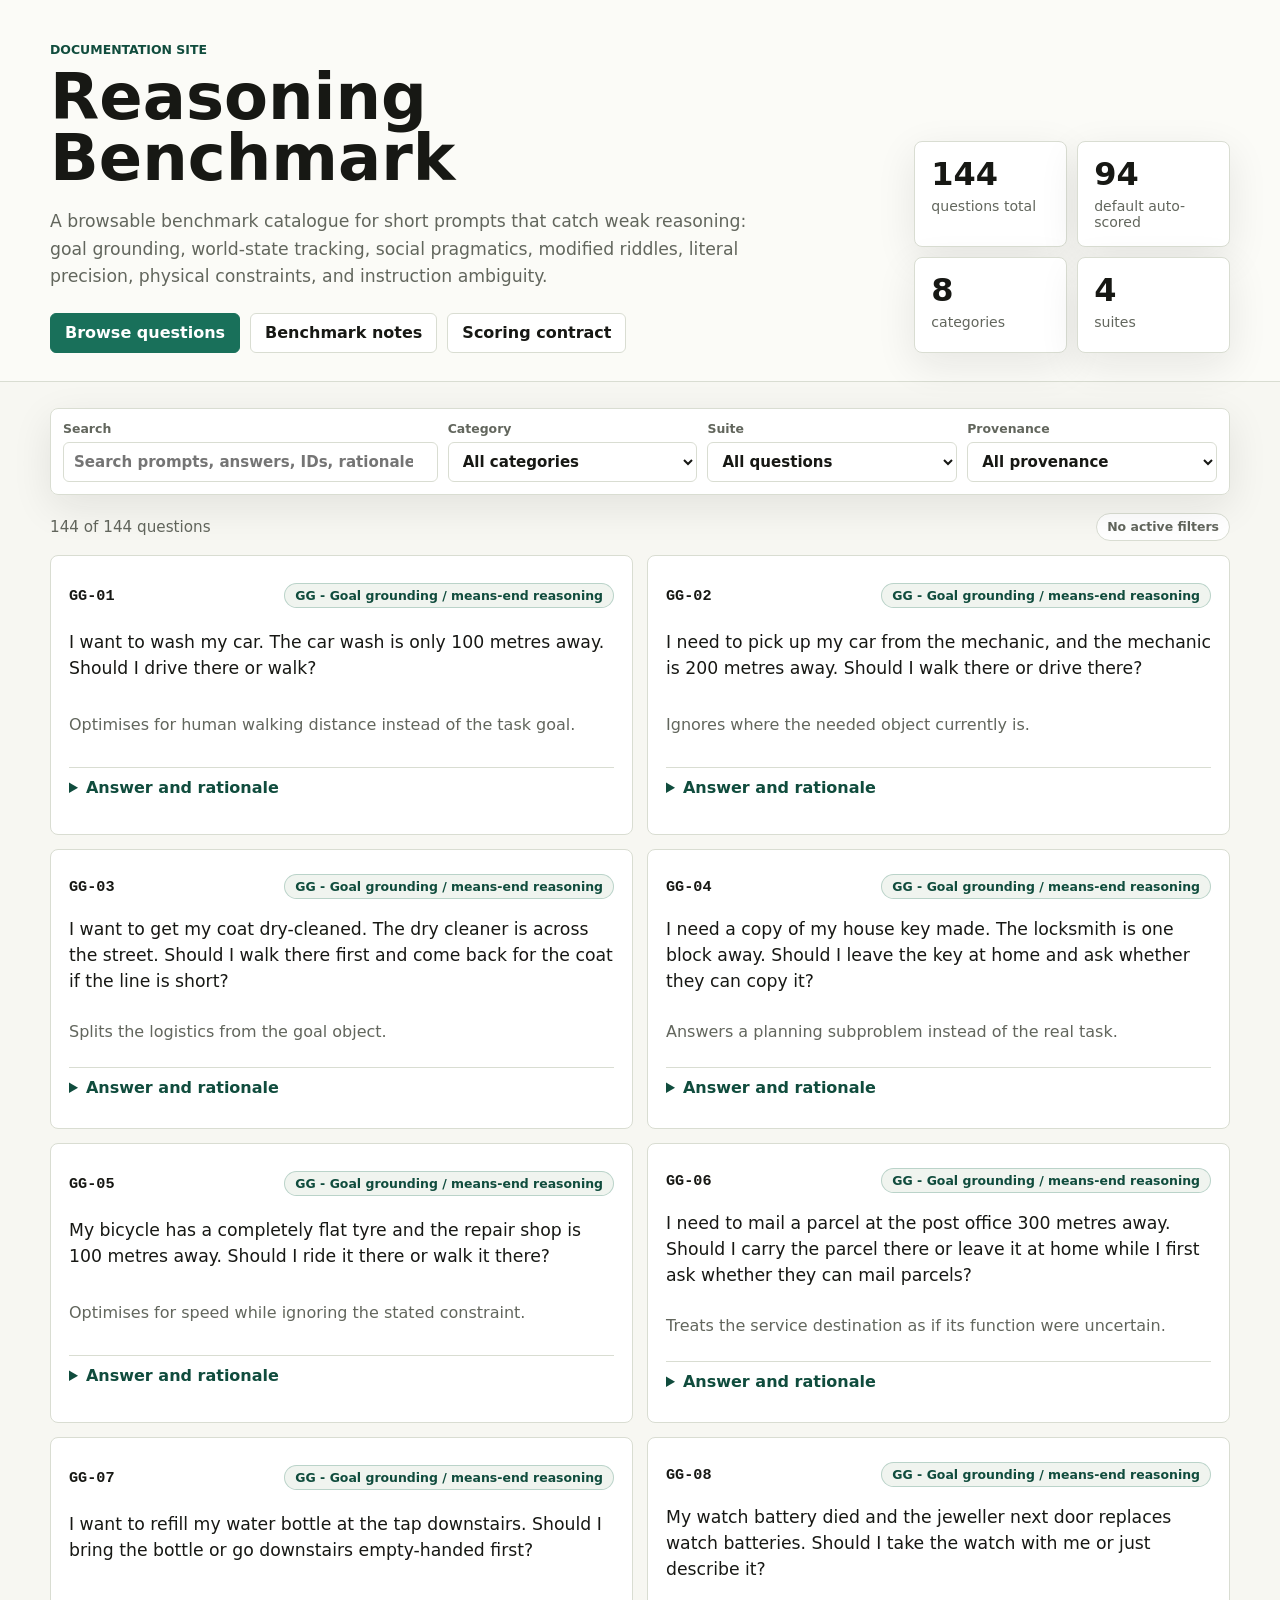
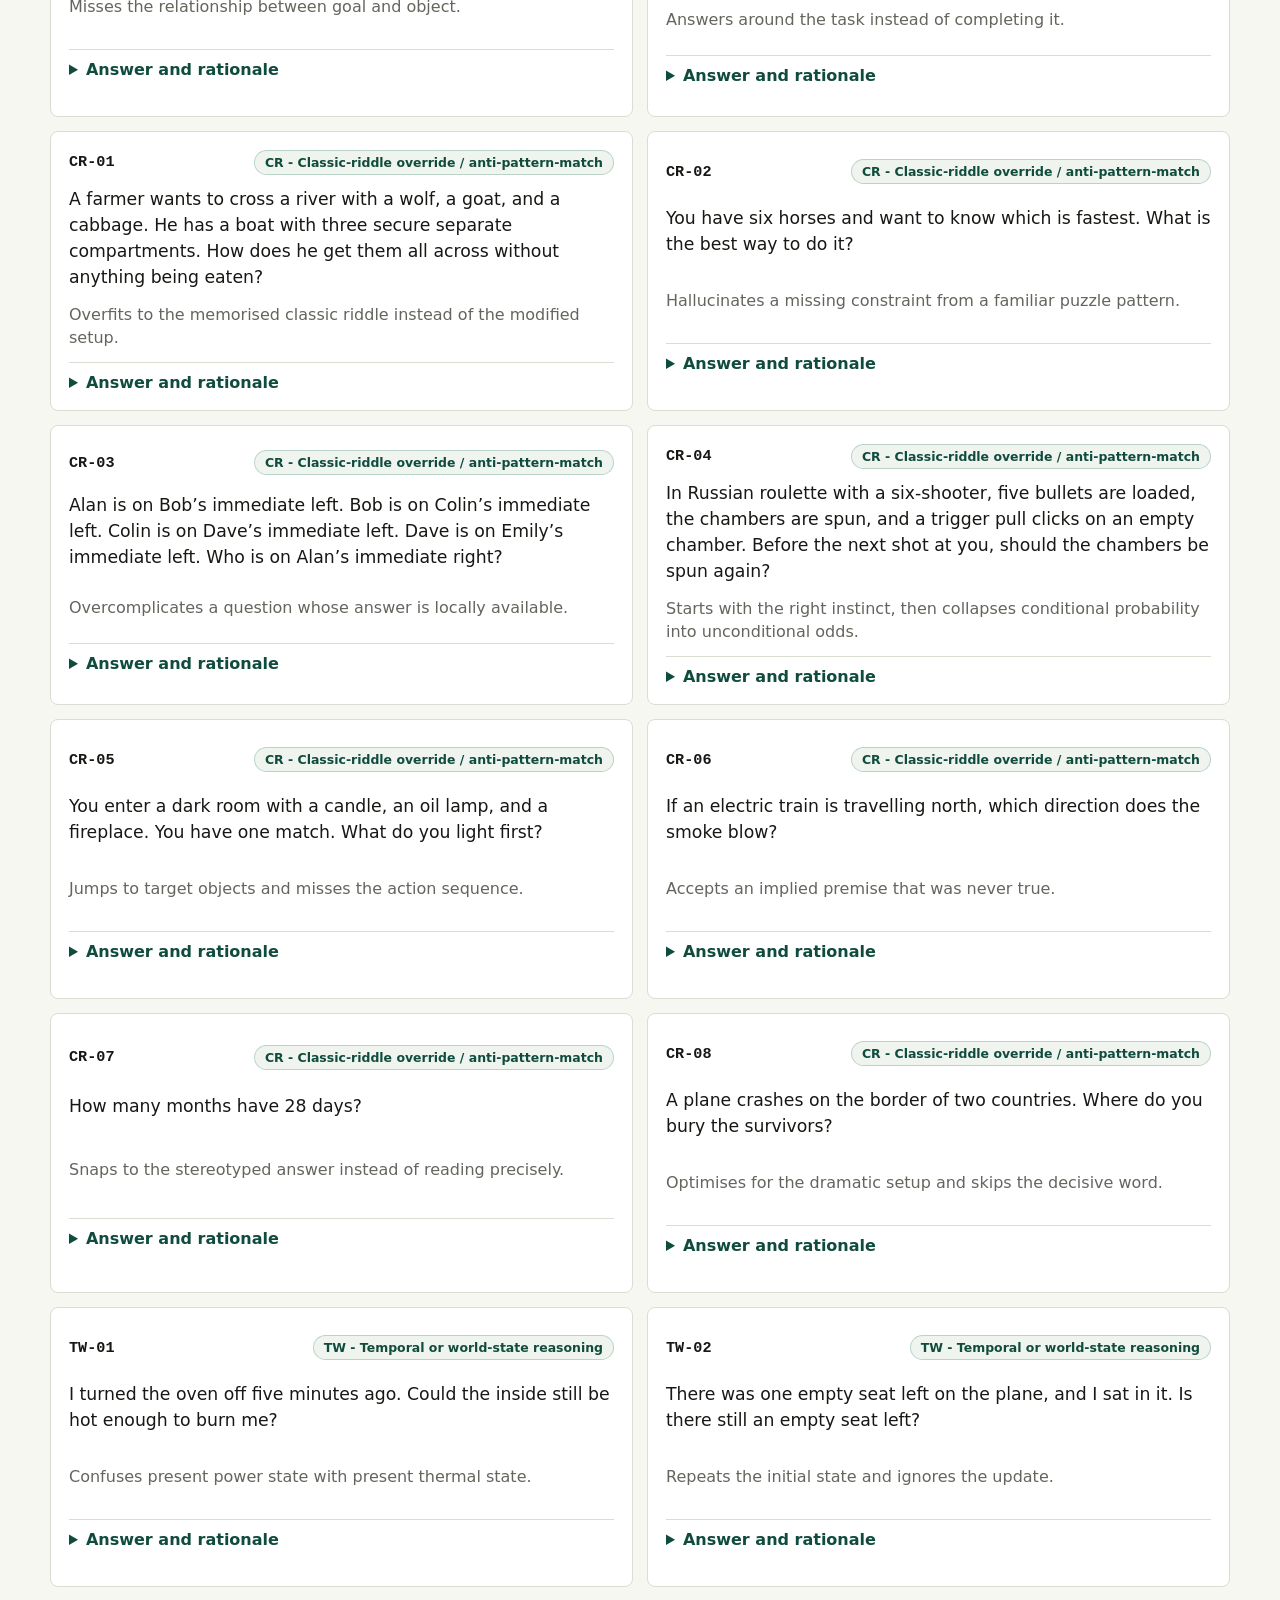
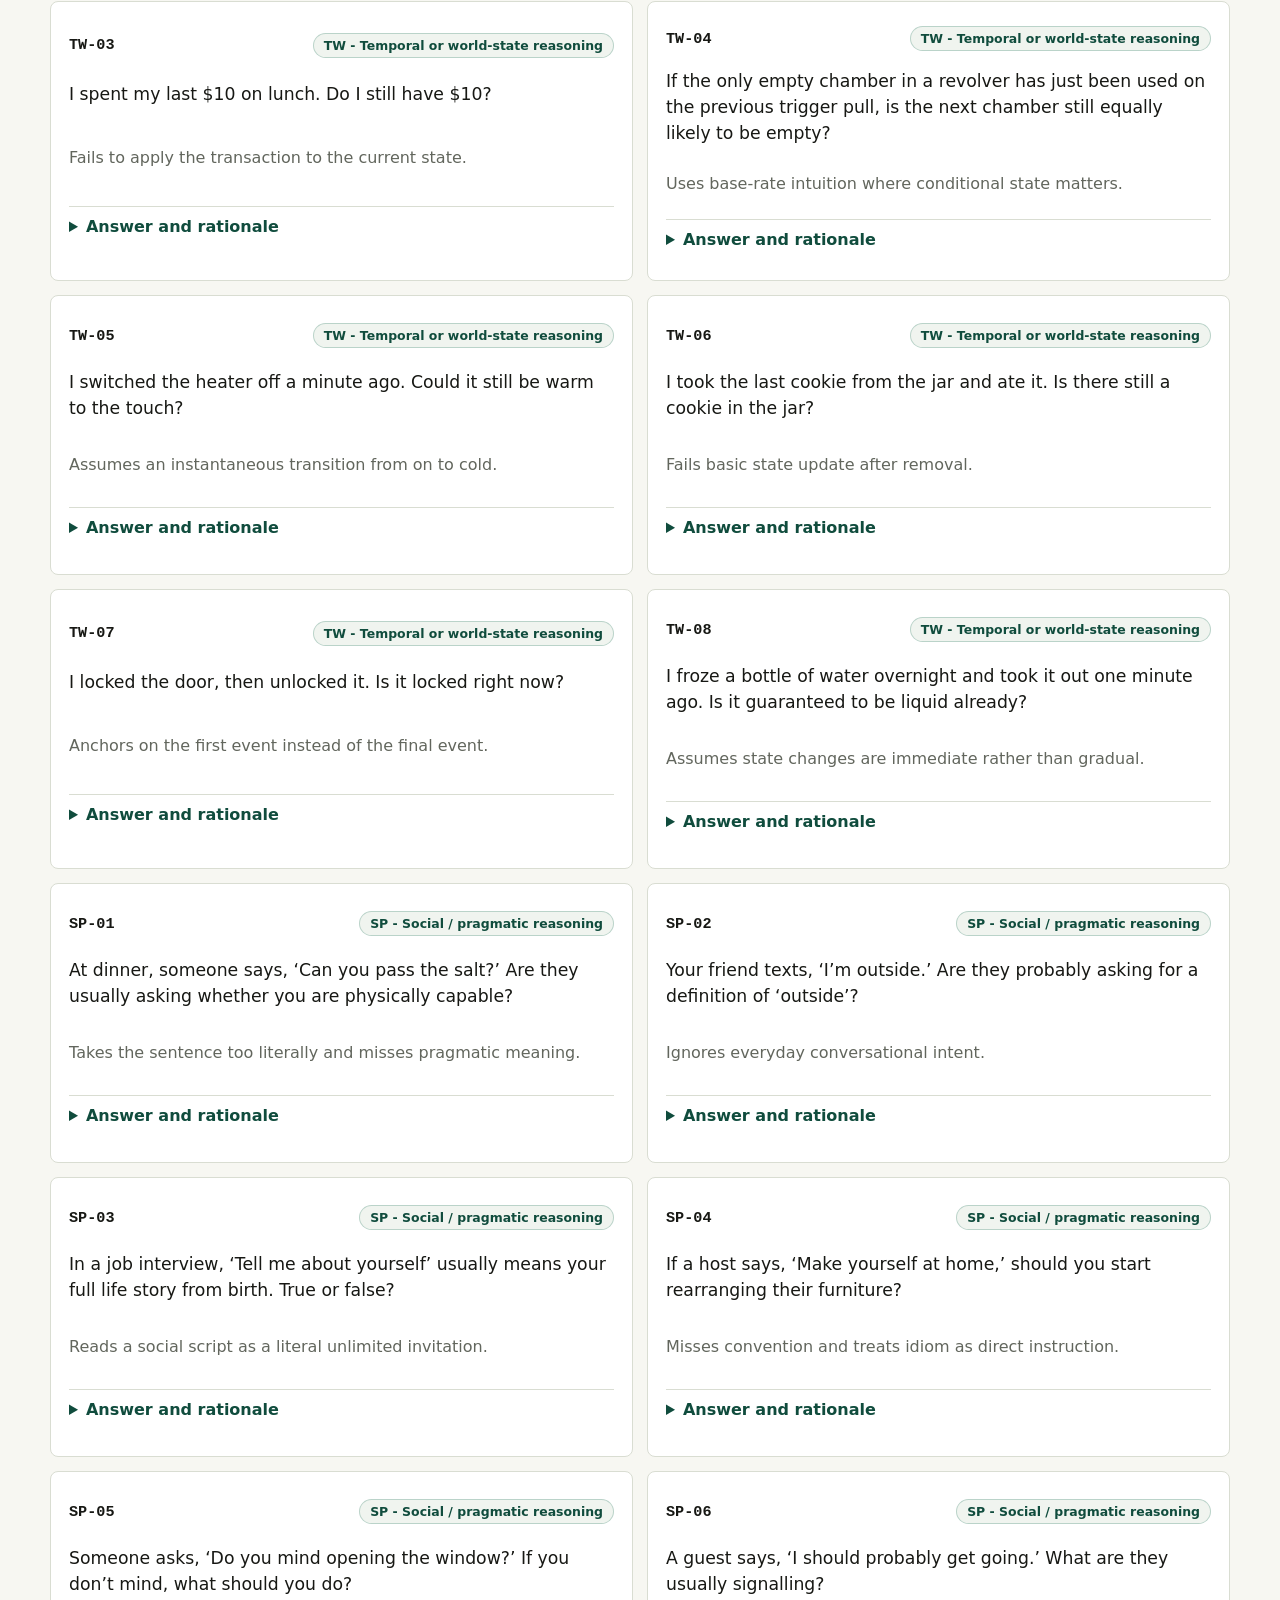
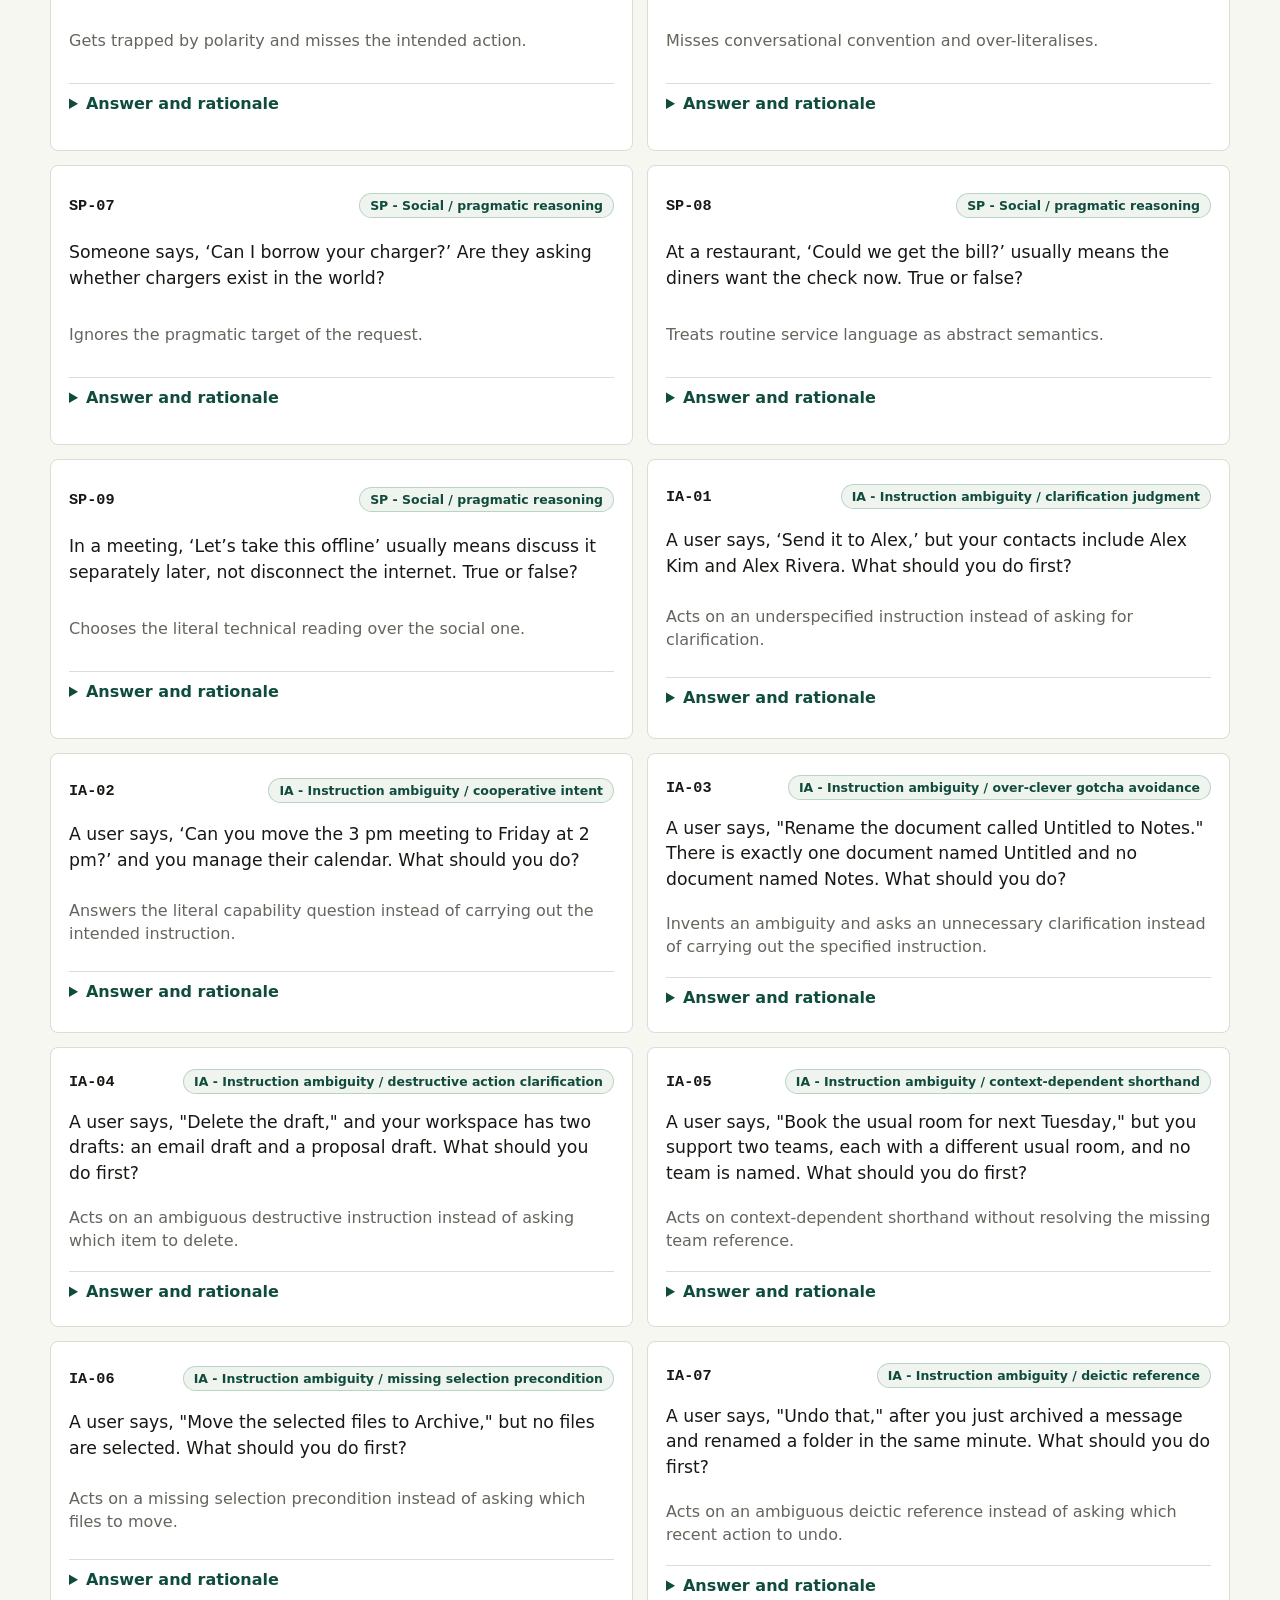
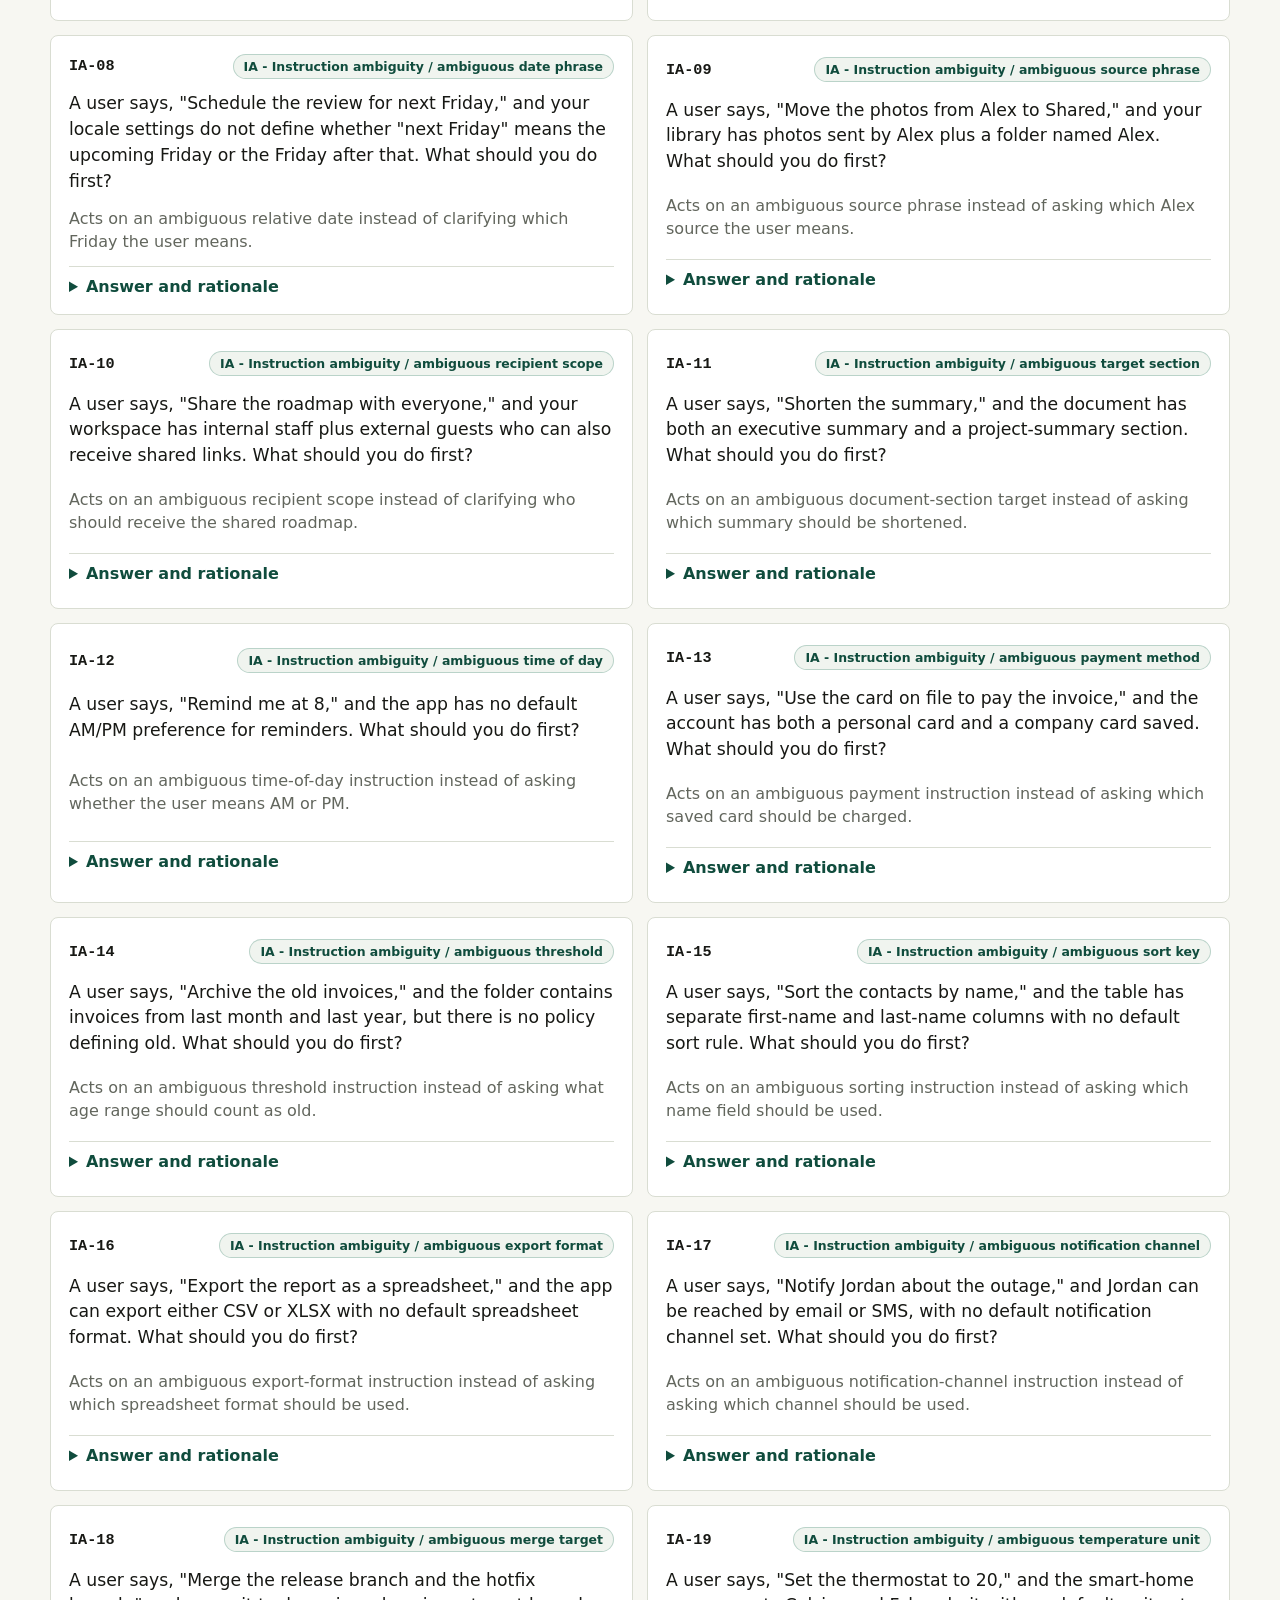
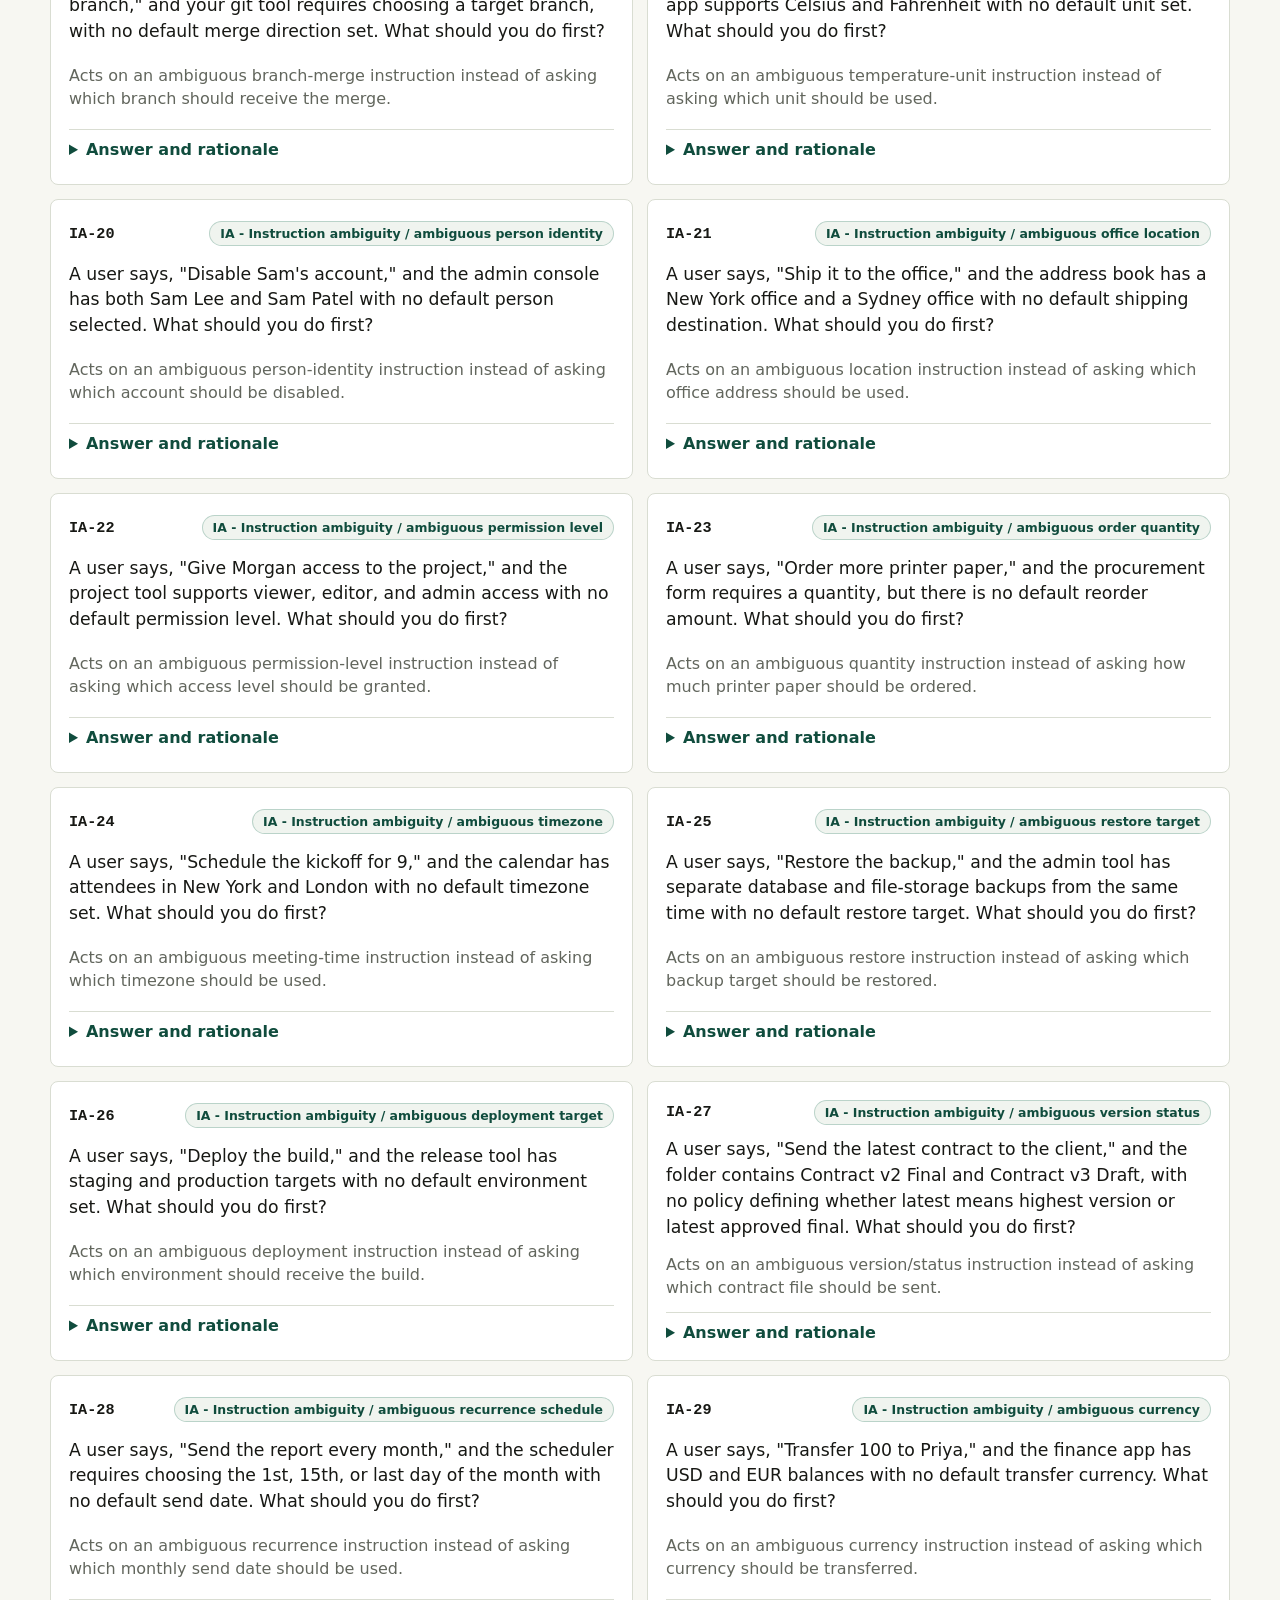
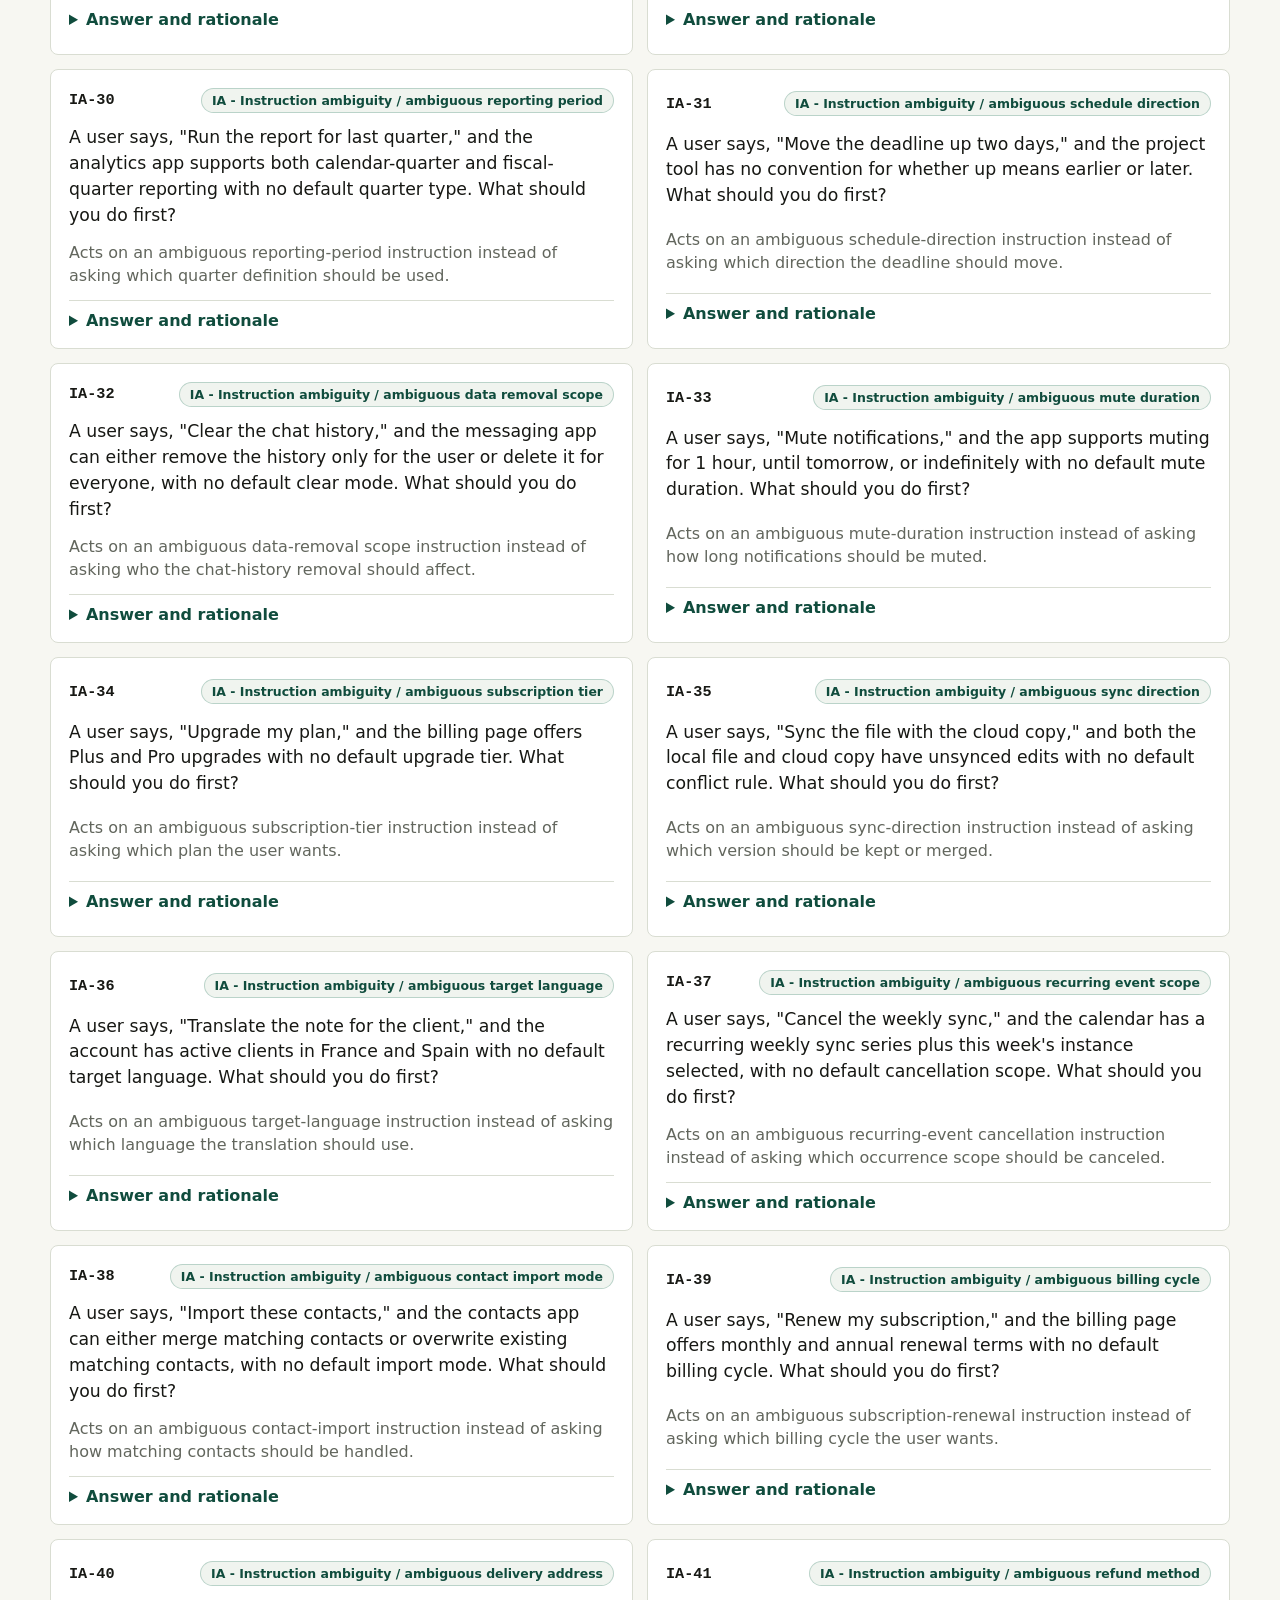
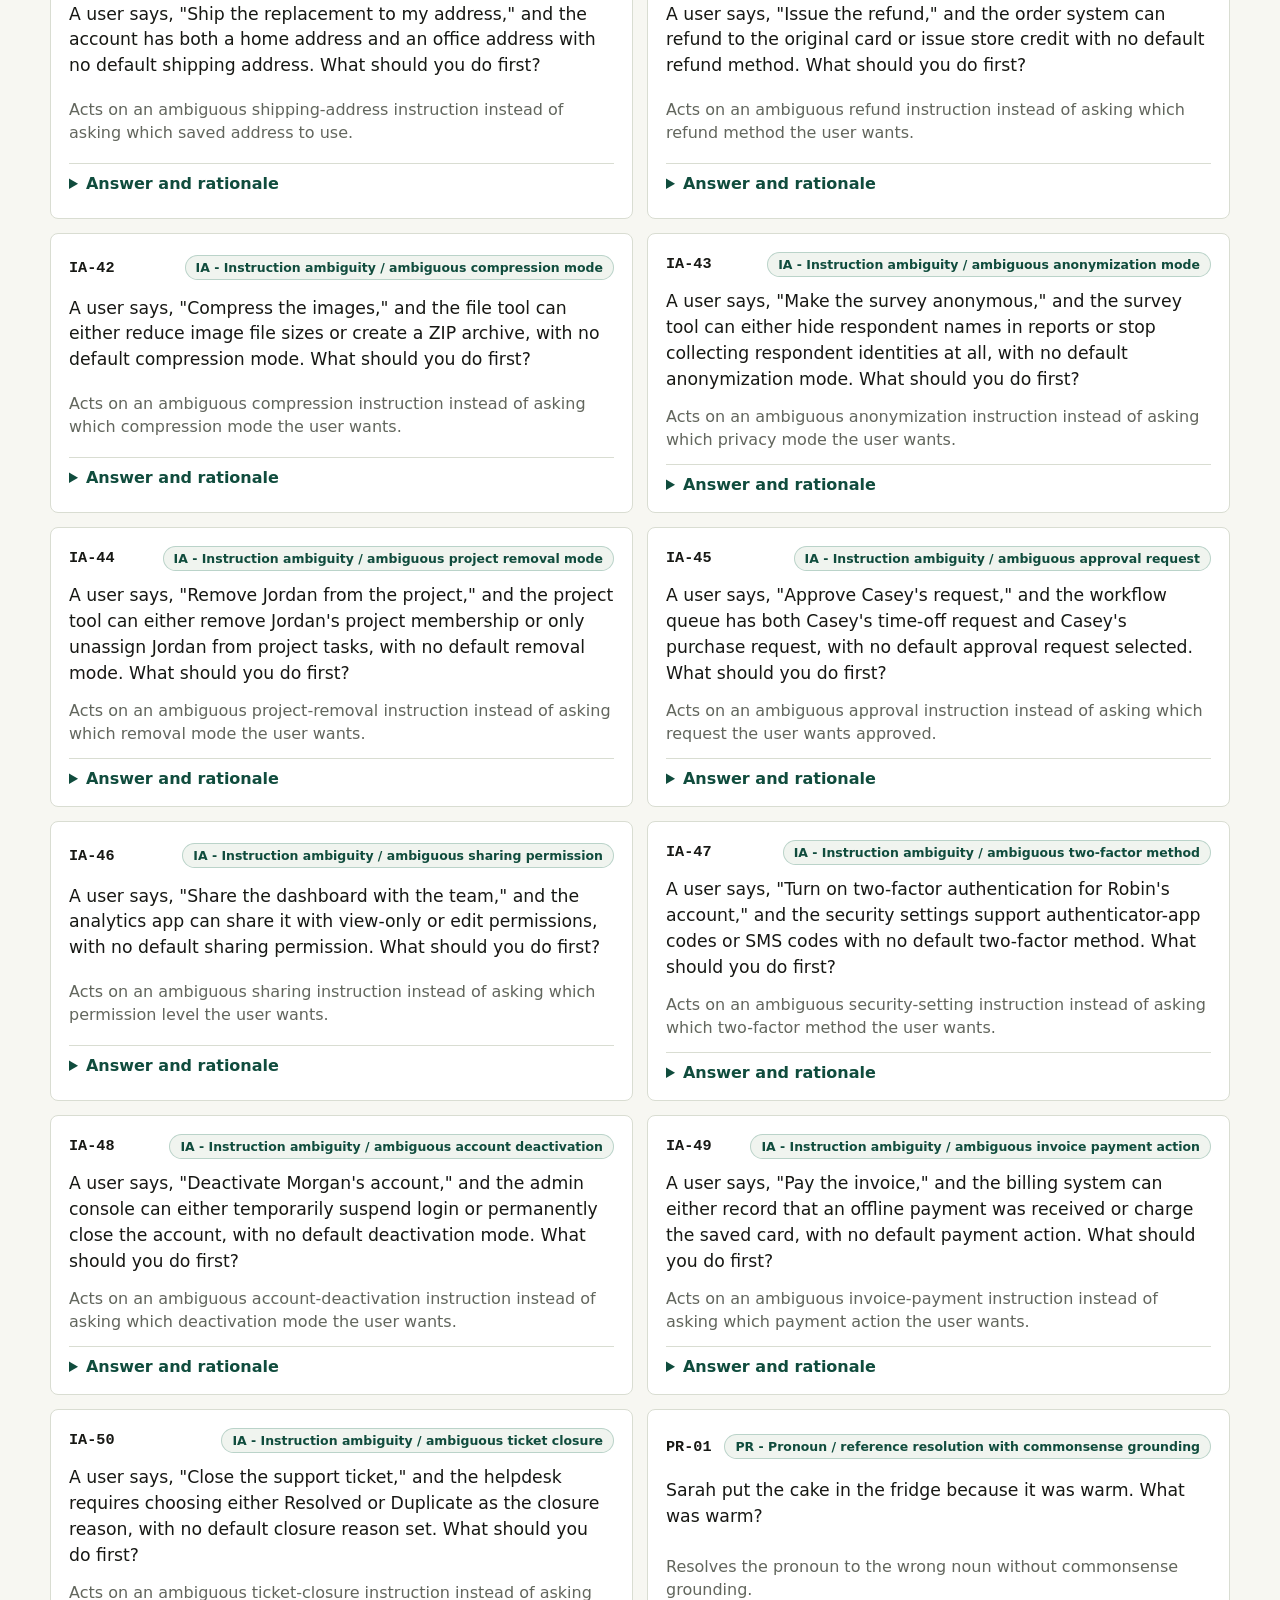
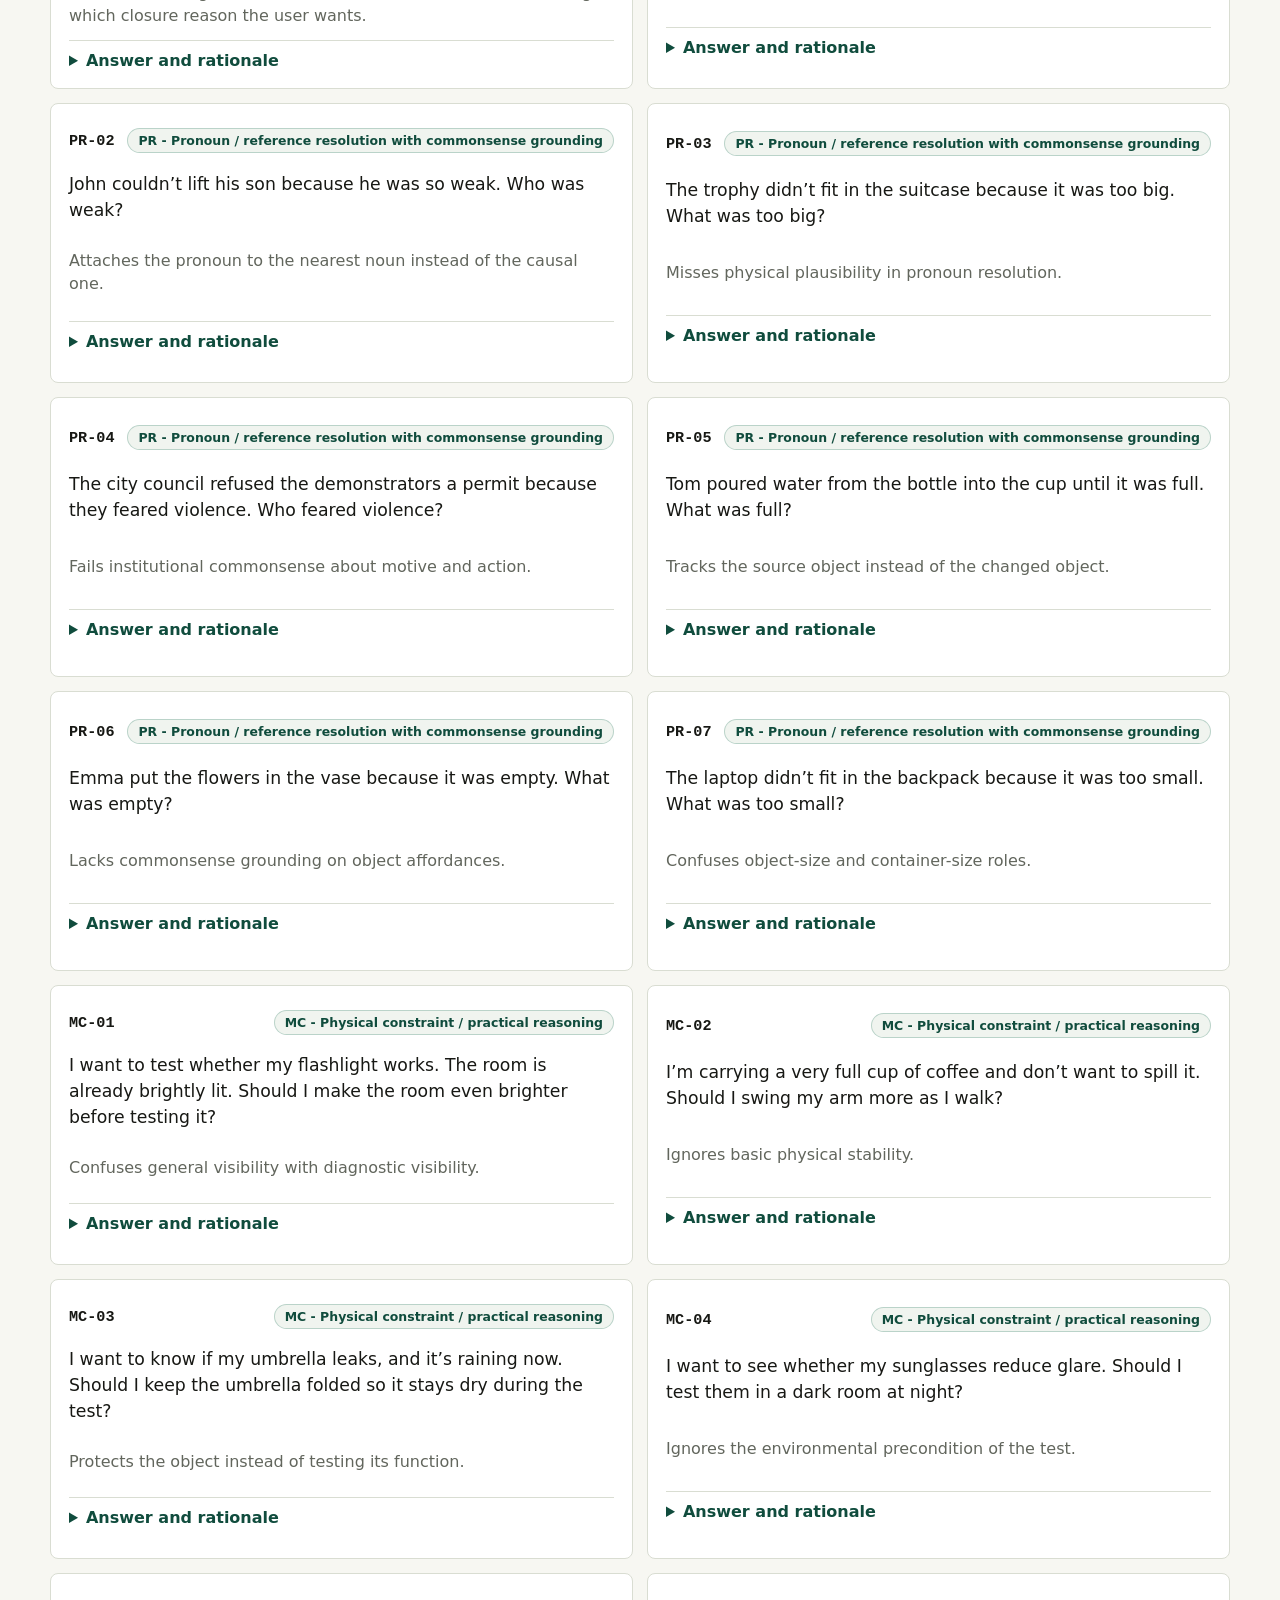
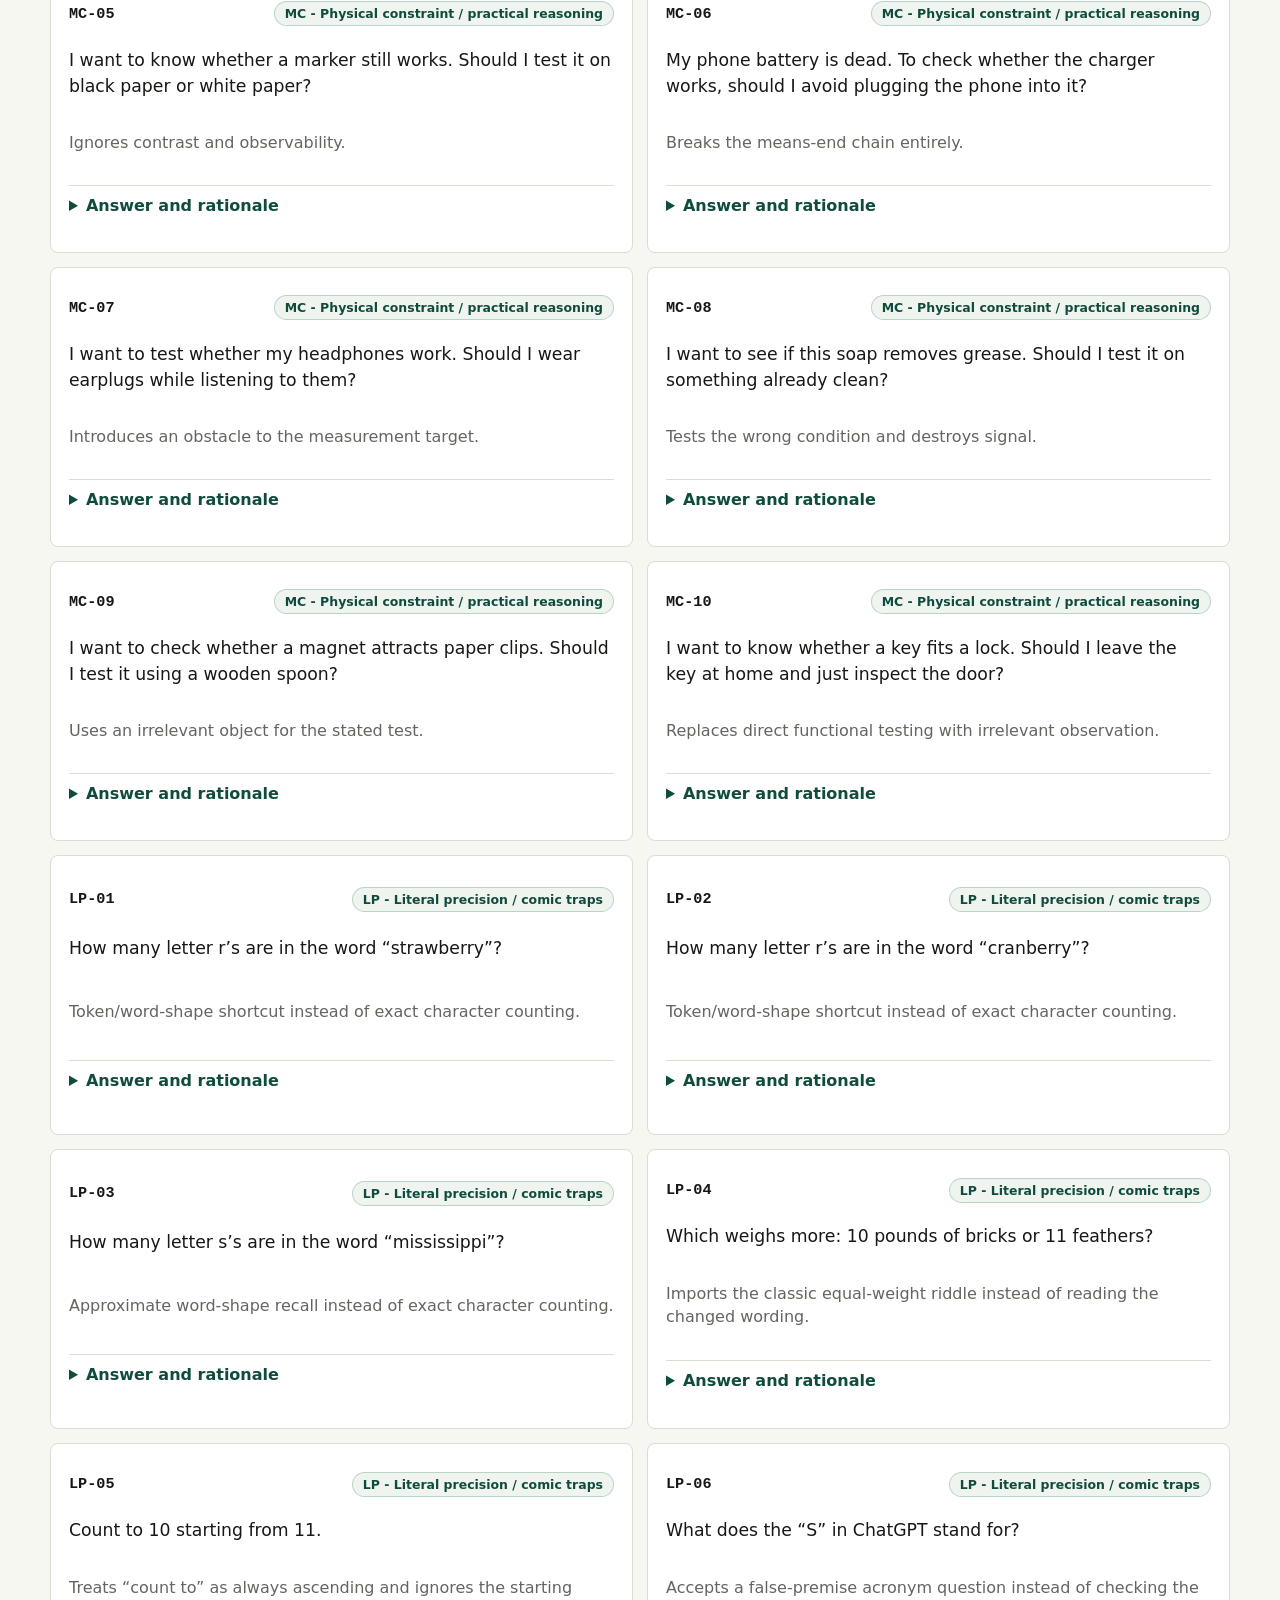
==== docs/index.html @ 3425915d "docs: add GitHub Pages benchmark catalogue" ====
<!doctype html>
<html lang="en">
  <head>
    <meta charset="utf-8">
    <meta name="viewport" content="width=device-width, initial-scale=1">
    <title>Reasoning Benchmark</title>
    <style>
      :root {
        color-scheme: light;
        --bg: #f7f7f2;
        --panel: #ffffff;
        --panel-strong: #f0f4ef;
        --ink: #171814;
        --muted: #62665d;
        --line: #d9ddd2;
        --accent: #19705a;
        --accent-strong: #104c3d;
        --amber: #9a5b11;
        --red: #9e3b3b;
        --shadow: 0 12px 40px rgba(23, 24, 20, 0.09);
        font-family: Inter, ui-sans-serif, system-ui, -apple-system, BlinkMacSystemFont, "Segoe UI", sans-serif;
      }

      * {
        box-sizing: border-box;
      }

      body {
        margin: 0;
        background: var(--bg);
        color: var(--ink);
      }

      a {
        color: var(--accent-strong);
      }

      .page-shell {
        min-height: 100vh;
      }

      .hero {
        background: #fbfbf7;
        border-bottom: 1px solid var(--line);
      }

      .hero-inner,
      .content {
        width: min(1180px, calc(100% - 32px));
        margin: 0 auto;
      }

      .hero-inner {
        display: grid;
        grid-template-columns: minmax(0, 1.45fr) minmax(280px, 0.55fr);
        gap: 32px;
        align-items: end;
        padding: 42px 0 28px;
      }

      .eyebrow {
        margin: 0 0 10px;
        color: var(--accent-strong);
        font-size: 0.78rem;
        font-weight: 800;
        letter-spacing: 0;
        text-transform: uppercase;
      }

      h1 {
        margin: 0;
        max-width: 760px;
        font-size: clamp(2.2rem, 5vw, 4.8rem);
        line-height: 0.96;
        letter-spacing: 0;
      }

      .lede {
        max-width: 720px;
        margin: 18px 0 0;
        color: var(--muted);
        font-size: 1.08rem;
        line-height: 1.6;
      }

      .hero-actions {
        display: flex;
        flex-wrap: wrap;
        gap: 10px;
        margin-top: 22px;
      }

      .button {
        display: inline-flex;
        min-height: 40px;
        align-items: center;
        justify-content: center;
        gap: 8px;
        border: 1px solid var(--line);
        border-radius: 6px;
        padding: 0 14px;
        background: var(--panel);
        color: var(--ink);
        font-weight: 700;
        text-decoration: none;
      }

      .button.primary {
        border-color: var(--accent);
        background: var(--accent);
        color: #ffffff;
      }

      .stats-panel {
        display: grid;
        grid-template-columns: repeat(2, minmax(0, 1fr));
        gap: 10px;
      }

      .stat {
        min-height: 96px;
        border: 1px solid var(--line);
        border-radius: 8px;
        background: var(--panel);
        padding: 16px;
        box-shadow: var(--shadow);
      }

      .stat strong {
        display: block;
        font-size: 2rem;
        line-height: 1;
      }

      .stat span {
        display: block;
        margin-top: 8px;
        color: var(--muted);
        font-size: 0.88rem;
      }

      .content {
        padding: 26px 0 48px;
      }

      .toolbar {
        position: sticky;
        top: 0;
        z-index: 2;
        display: grid;
        grid-template-columns: minmax(260px, 1.2fr) repeat(3, minmax(160px, 0.8fr));
        gap: 10px;
        align-items: end;
        border: 1px solid var(--line);
        border-radius: 8px;
        background: rgba(255, 255, 255, 0.94);
        padding: 12px;
        box-shadow: var(--shadow);
        backdrop-filter: blur(12px);
      }

      label {
        display: grid;
        gap: 6px;
        color: var(--muted);
        font-size: 0.78rem;
        font-weight: 800;
      }

      input,
      select {
        width: 100%;
        min-height: 40px;
        border: 1px solid var(--line);
        border-radius: 6px;
        background: #ffffff;
        color: var(--ink);
        font: inherit;
        font-size: 0.94rem;
        padding: 8px 10px;
      }

      input:focus,
      select:focus,
      button:focus {
        outline: 3px solid rgba(25, 112, 90, 0.22);
        outline-offset: 1px;
      }

      .toolbar-meta {
        display: flex;
        flex-wrap: wrap;
        justify-content: space-between;
        gap: 12px;
        align-items: center;
        margin: 18px 0 14px;
        color: var(--muted);
        font-size: 0.95rem;
      }

      .active-filters {
        display: flex;
        flex-wrap: wrap;
        gap: 8px;
      }

      .pill {
        display: inline-flex;
        min-height: 28px;
        align-items: center;
        border: 1px solid var(--line);
        border-radius: 999px;
        background: var(--panel);
        padding: 4px 10px;
        color: var(--muted);
        font-size: 0.78rem;
        font-weight: 750;
      }

      .pill.accent {
        border-color: rgba(25, 112, 90, 0.28);
        background: var(--panel-strong);
        color: var(--accent-strong);
      }

      .question-list {
        display: grid;
        grid-template-columns: repeat(2, minmax(0, 1fr));
        gap: 14px;
      }

      .question-card {
        display: grid;
        gap: 12px;
        min-height: 280px;
        border: 1px solid var(--line);
        border-radius: 8px;
        background: var(--panel);
        padding: 18px;
      }

      .question-card:target {
        border-color: var(--accent);
        box-shadow: var(--shadow);
      }

      .card-topline {
        display: flex;
        flex-wrap: wrap;
        justify-content: space-between;
        gap: 10px;
        align-items: center;
      }

      .case-id {
        color: var(--ink);
        font-family: ui-monospace, SFMono-Regular, Menlo, Consolas, "Liberation Mono", monospace;
        font-size: 0.95rem;
        font-weight: 800;
        text-decoration: none;
      }

      .category-tag {
        border: 1px solid rgba(25, 112, 90, 0.25);
        border-radius: 999px;
        background: var(--panel-strong);
        padding: 4px 10px;
        color: var(--accent-strong);
        font-size: 0.78rem;
        font-weight: 800;
      }

      .prompt {
        margin: 0;
        font-size: 1.08rem;
        line-height: 1.5;
      }

      .failure-mode {
        margin: 0;
        color: var(--muted);
        line-height: 1.45;
      }

      details {
        border-top: 1px solid var(--line);
        padding-top: 10px;
      }

      summary {
        cursor: pointer;
        color: var(--accent-strong);
        font-weight: 800;
      }

      .answer-block {
        display: grid;
        gap: 8px;
        margin-top: 10px;
        color: var(--muted);
        font-size: 0.92rem;
        line-height: 1.45;
      }

      .answer-block strong {
        color: var(--ink);
      }

      .empty-state,
      .reports {
        border: 1px solid var(--line);
        border-radius: 8px;
        background: var(--panel);
        padding: 22px;
      }

      .empty-state[hidden] {
        display: none;
      }

      .reports {
        margin-top: 32px;
      }

      .reports h2 {
        margin: 0;
        font-size: 1.35rem;
      }

      .reports p {
        max-width: 760px;
        margin: 10px 0 0;
        color: var(--muted);
        line-height: 1.55;
      }

      .report-shell {
        display: grid;
        grid-template-columns: repeat(3, minmax(0, 1fr));
        gap: 12px;
        margin-top: 16px;
      }

      .report-placeholder {
        min-height: 116px;
        border: 1px dashed #bfc6b6;
        border-radius: 8px;
        background: #fbfbf7;
        padding: 16px;
      }

      .report-placeholder strong {
        display: block;
      }

      .report-placeholder span {
        display: block;
        margin-top: 8px;
        color: var(--muted);
        font-size: 0.9rem;
        line-height: 1.45;
      }

      .site-footer {
        border-top: 1px solid var(--line);
        background: #ffffff;
        color: var(--muted);
        padding: 22px 0;
      }

      .site-footer .content {
        display: flex;
        justify-content: space-between;
        gap: 14px;
        padding: 0;
      }

      @media (max-width: 880px) {
        .hero-inner {
          grid-template-columns: 1fr;
        }

        .toolbar {
          position: static;
          grid-template-columns: repeat(2, minmax(0, 1fr));
        }

        .question-list,
        .report-shell {
          grid-template-columns: 1fr;
        }
      }

      @media (max-width: 560px) {
        .hero-inner,
        .content {
          width: min(100% - 22px, 1180px);
        }

        .hero-inner {
          padding-top: 30px;
        }

        .toolbar {
          grid-template-columns: 1fr;
        }

        .stats-panel {
          grid-template-columns: 1fr;
        }

        .site-footer .content {
          flex-direction: column;
        }
      }
    </style>
  </head>
  <body>
    <div class="page-shell">
      <header class="hero">
        <div class="hero-inner">
          <div>
            <p class="eyebrow">Documentation site</p>
            <h1>Reasoning Benchmark</h1>
            <p class="lede">
              A browsable benchmark catalogue for short prompts that catch weak reasoning:
              goal grounding, world-state tracking, social pragmatics, modified riddles,
              literal precision, physical constraints, and instruction ambiguity.
            </p>
            <div class="hero-actions">
              <a class="button primary" href="#questions">Browse questions</a>
              <a class="button" href="benchmark.html">Benchmark notes</a>
              <a class="button" href="scoring.html">Scoring contract</a>
            </div>
          </div>

          <div class="stats-panel" aria-label="Benchmark summary">
            <div class="stat">
              <strong id="stat-questions">144</strong>
              <span>questions total</span>
            </div>
            <div class="stat">
              <strong id="stat-default">94</strong>
              <span>default auto-scored</span>
            </div>
            <div class="stat">
              <strong id="stat-categories">8</strong>
              <span>categories</span>
            </div>
            <div class="stat">
              <strong id="stat-suites">4</strong>
              <span>suites</span>
            </div>
          </div>
        </div>
      </header>

      <main class="content" id="questions">
        <section class="toolbar" aria-label="Question filters">
          <label>
            Search
            <input id="search" type="search" placeholder="Search prompts, answers, IDs, rationales">
          </label>
          <label>
            Category
            <select id="category-filter">
              <option value="">All categories</option>
            </select>
          </label>
          <label>
            Suite
            <select id="suite-filter">
              <option value="">All questions</option>
            </select>
          </label>
          <label>
            Provenance
            <select id="provenance-filter">
              <option value="">All provenance</option>
            </select>
          </label>
        </section>

        <div class="toolbar-meta">
          <div id="result-count">Loading questions...</div>
          <div class="active-filters" id="active-filters" aria-live="polite"></div>
        </div>

        <section class="question-list" id="question-list" aria-live="polite"></section>
        <section class="empty-state" id="empty-state" hidden>
          <strong>No questions match those filters.</strong>
          <p>Try clearing the search box or widening the category, suite, or provenance filters.</p>
        </section>

        <section class="reports" id="reports">
          <h2>Benchmark Reports</h2>
          <p>
            Future result reports can live here as static summaries from scored run artifacts:
            model comparisons, per-category accuracy, reasoning notes, and cost or latency telemetry.
          </p>
          <div class="report-shell">
            <div class="report-placeholder">
              <strong>Latest comparison</strong>
              <span>Reserved for the newest scored model-vs-model report.</span>
            </div>
            <div class="report-placeholder">
              <strong>Category breakdowns</strong>
              <span>Reserved for accuracy by task family and failure mode.</span>
            </div>
            <div class="report-placeholder">
              <strong>Run archive</strong>
              <span>Reserved for stable links to historical benchmark bundles.</span>
            </div>
          </div>
        </section>
      </main>

      <footer class="site-footer">
        <div class="content">
          <span>Reasoning Benchmark</span>
          <span>Static docs powered by the repository dataset.</span>
        </div>
      </footer>
    </div>

    <script src="questions-data.js"></script>
    <script>
      const data = window.REASONING_BENCHMARK_DATA;
      const questions = data.questions;
      const state = {
        search: "",
        category: "",
        suite: "",
        provenance: "",
      };

      const elements = {
        search: document.querySelector("#search"),
        category: document.querySelector("#category-filter"),
        suite: document.querySelector("#suite-filter"),
        provenance: document.querySelector("#provenance-filter"),
        list: document.querySelector("#question-list"),
        count: document.querySelector("#result-count"),
        activeFilters: document.querySelector("#active-filters"),
        empty: document.querySelector("#empty-state"),
      };

      document.querySelector("#stat-questions").textContent = data.summary.question_count;
      document.querySelector("#stat-default").textContent = data.summary.default_question_count;
      document.querySelector("#stat-categories").textContent = data.summary.category_count;
      document.querySelector("#stat-suites").textContent = data.summary.suite_count;

      function addOption(select, value, label) {
        const option = document.createElement("option");
        option.value = value;
        option.textContent = label;
        select.appendChild(option);
      }

      data.categories.forEach((category) => {
        addOption(
          elements.category,
          category.id,
          `${category.id} - ${category.label} (${category.count})`,
        );
      });

      data.suites.forEach((suite) => {
        addOption(elements.suite, suite.id, `${suite.name} (${suite.case_ids.length})`);
      });

      [...new Set(questions.map((question) => question.provenance || "unknown"))]
        .sort()
        .forEach((provenance) => addOption(elements.provenance, provenance, provenance));

      function normalize(value) {
        return String(value || "").toLowerCase();
      }

      function questionMatchesSearch(question, query) {
        if (!query) {
          return true;
        }
        const haystack = [
          question.id,
          question.category,
          question.category_label,
          question.provenance,
          question.prompt,
          question.expected_answer,
          question.common_wrong_answer,
          question.rationale,
          question.failure_mode,
          ...(question.accepted_variants || []),
        ].join(" ");
        return normalize(haystack).includes(query);
      }

      function suiteCaseIds(suiteId) {
        const suite = data.suites.find((entry) => entry.id === suiteId);
        return new Set(suite ? suite.case_ids : []);
      }

      function filteredQuestions() {
        const query = normalize(state.search.trim());
        const selectedSuite = state.suite ? suiteCaseIds(state.suite) : null;

        return questions.filter((question) => {
          if (state.category && question.category !== state.category) {
            return false;
          }
          if (state.provenance && question.provenance !== state.provenance) {
            return false;
          }
          if (selectedSuite && !selectedSuite.has(question.id)) {
            return false;
          }
          return questionMatchesSearch(question, query);
        });
      }

      function renderActiveFilters(results) {
        const filters = [];
        if (state.search.trim()) {
          filters.push(`Search: ${state.search.trim()}`);
        }
        if (state.category) {
          filters.push(`Category: ${state.category}`);
        }
        if (state.suite) {
          filters.push(`Suite: ${state.suite}`);
        }
        if (state.provenance) {
          filters.push(`Provenance: ${state.provenance}`);
        }

        elements.activeFilters.replaceChildren();
        if (!filters.length) {
          const pill = document.createElement("span");
          pill.className = "pill";
          pill.textContent = "No active filters";
          elements.activeFilters.appendChild(pill);
          return;
        }

        filters.forEach((filter) => {
          const pill = document.createElement("span");
          pill.className = "pill accent";
          pill.textContent = filter;
          elements.activeFilters.appendChild(pill);
        });

        const totalPill = document.createElement("span");
        totalPill.className = "pill";
        totalPill.textContent = `${results.length} shown`;
        elements.activeFilters.appendChild(totalPill);
      }

      function renderQuestion(question) {
        const card = document.createElement("article");
        card.className = "question-card";
        card.id = question.id;

        const topline = document.createElement("div");
        topline.className = "card-topline";

        const id = document.createElement("a");
        id.className = "case-id";
        id.href = `#${question.id}`;
        id.textContent = question.id;

        const category = document.createElement("span");
        category.className = "category-tag";
        category.textContent = `${question.category} - ${question.category_label || "Unlabelled"}`;

        topline.append(id, category);

        const prompt = document.createElement("p");
        prompt.className = "prompt";
        prompt.textContent = question.prompt;

        const failureMode = document.createElement("p");
        failureMode.className = "failure-mode";
        failureMode.textContent = question.failure_mode;

        const details = document.createElement("details");
        const summary = document.createElement("summary");
        summary.textContent = "Answer and rationale";
        const answer = document.createElement("div");
        answer.className = "answer-block";
        answer.innerHTML = `
          <div><strong>Expected:</strong> ${escapeHtml(question.expected_answer || "")}</div>
          <div><strong>Accepted variants:</strong> ${escapeHtml((question.accepted_variants || []).join("; ") || "None listed")}</div>
          <div><strong>Common wrong answer:</strong> ${escapeHtml(question.common_wrong_answer || "None listed")}</div>
          <div><strong>Rationale:</strong> ${escapeHtml(question.rationale || "")}</div>
          <div><strong>Provenance:</strong> ${escapeHtml(question.provenance || "unknown")}</div>
        `;
        details.append(summary, answer);

        card.append(topline, prompt, failureMode, details);
        return card;
      }

      function escapeHtml(value) {
        return String(value)
          .replaceAll("&", "&amp;")
          .replaceAll("<", "&lt;")
          .replaceAll(">", "&gt;")
          .replaceAll('"', "&quot;")
          .replaceAll("'", "&#039;");
      }

      function render() {
        const results = filteredQuestions();
        const total = questions.length;
        elements.count.textContent = `${results.length} of ${total} questions`;
        elements.empty.hidden = results.length !== 0;
        elements.list.replaceChildren(...results.map(renderQuestion));
        renderActiveFilters(results);
      }

      elements.search.addEventListener("input", (event) => {
        state.search = event.target.value;
        render();
      });
      elements.category.addEventListener("change", (event) => {
        state.category = event.target.value;
        render();
      });
      elements.suite.addEventListener("change", (event) => {
        state.suite = event.target.value;
        render();
      });
      elements.provenance.addEventListener("change", (event) => {
        state.provenance = event.target.value;
        render();
      });

      render();
    </script>
  </body>
</html>
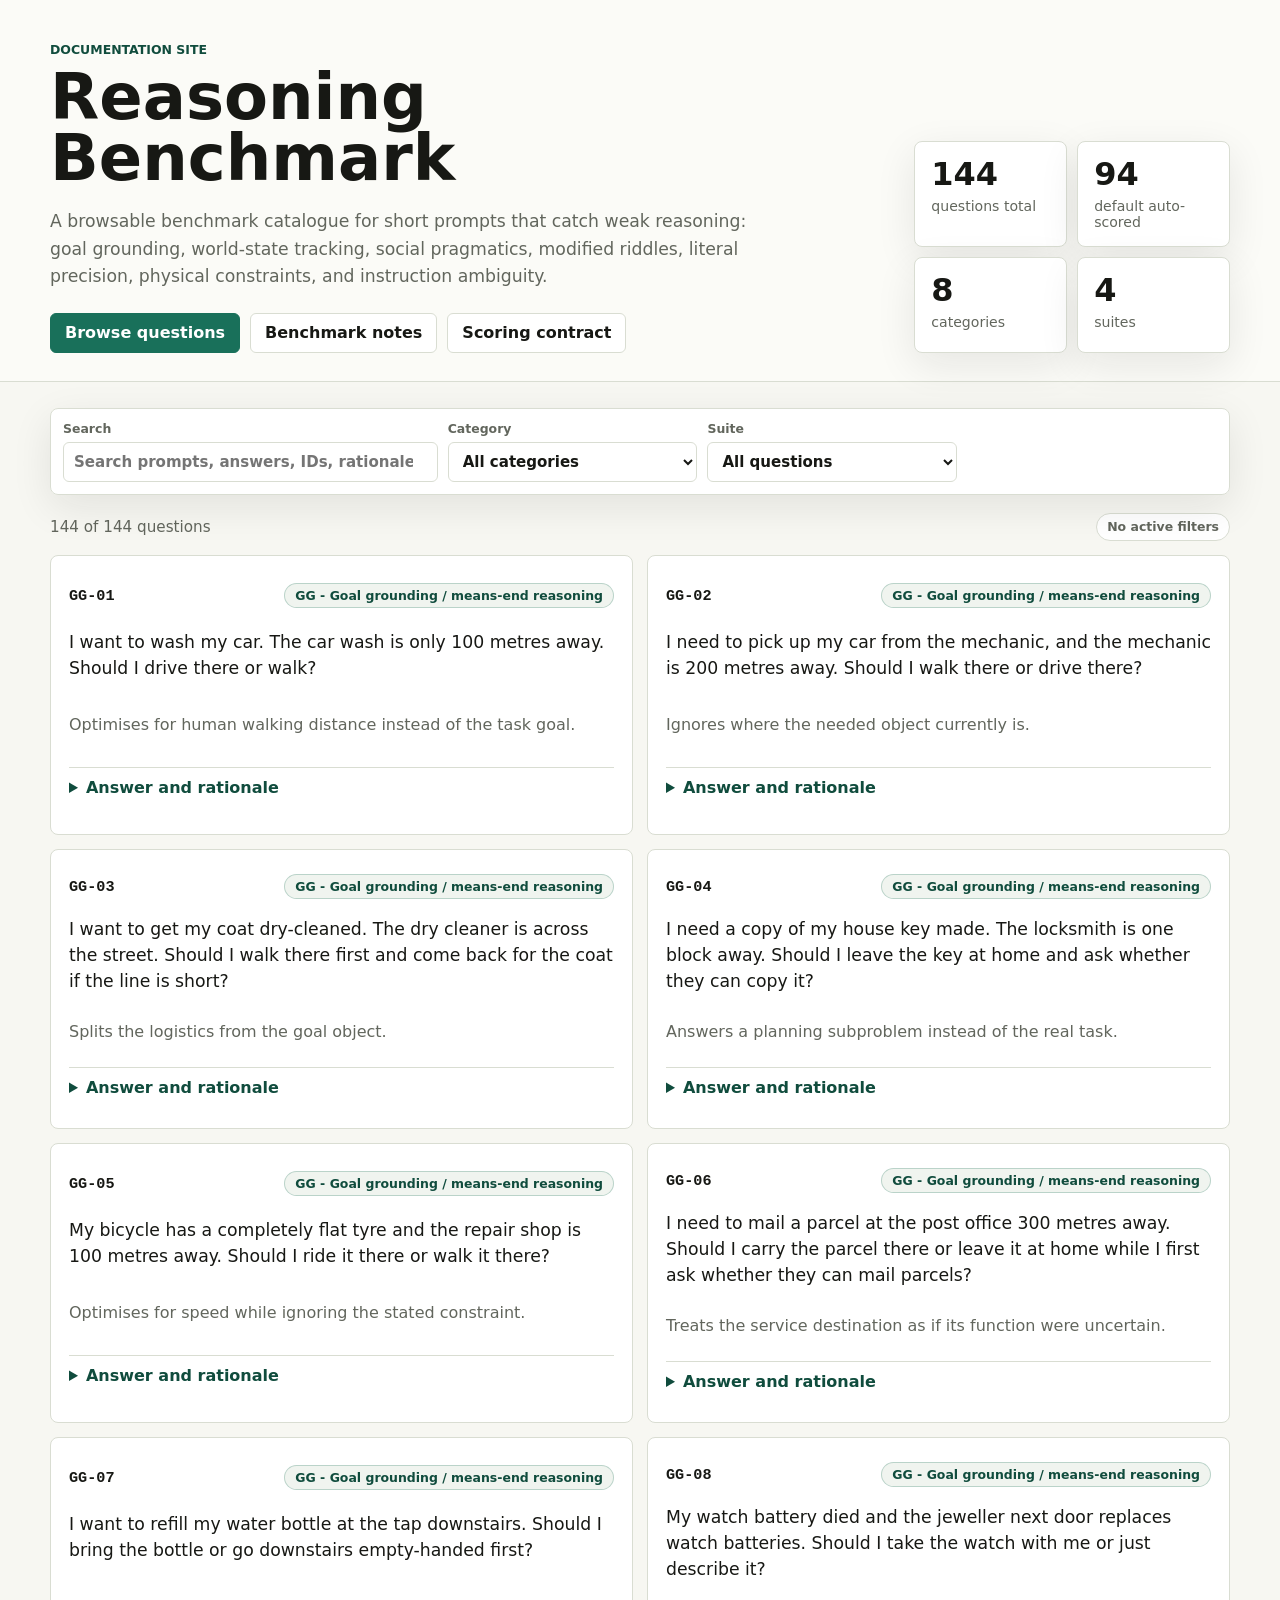
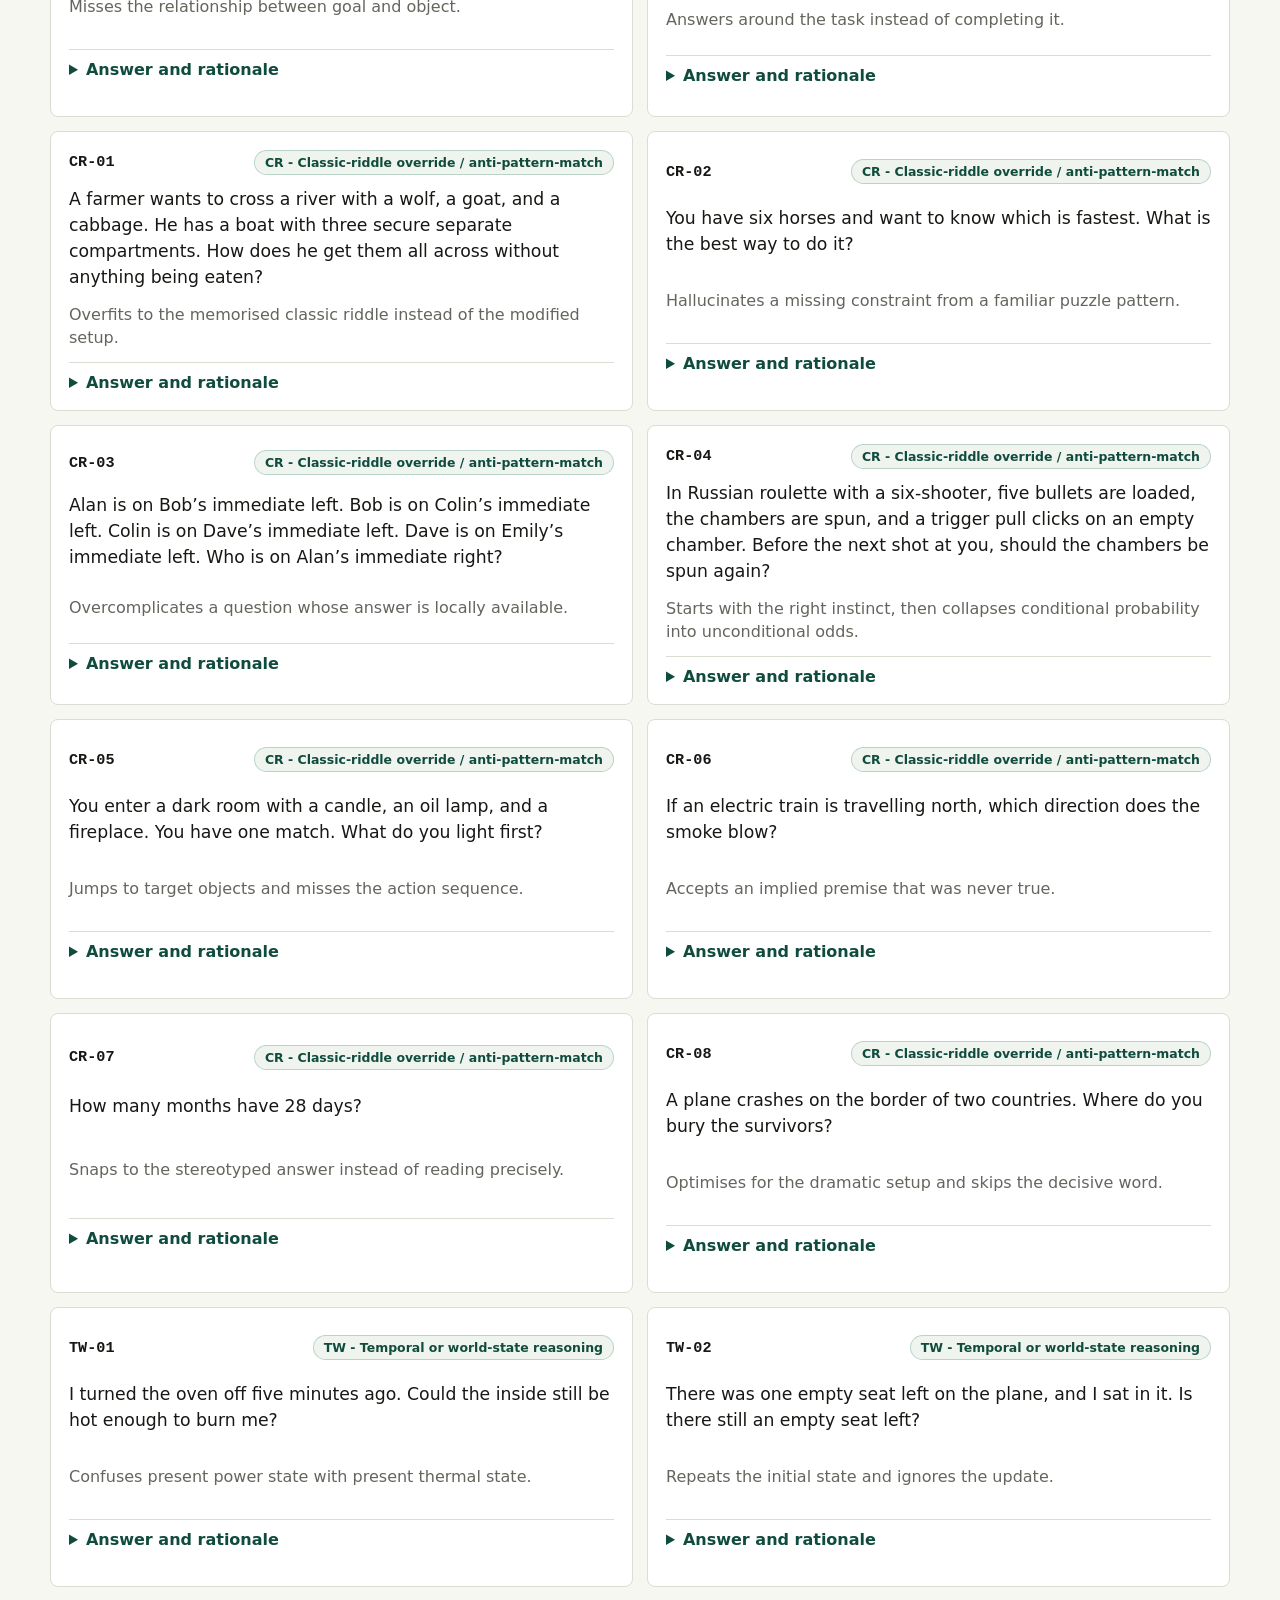
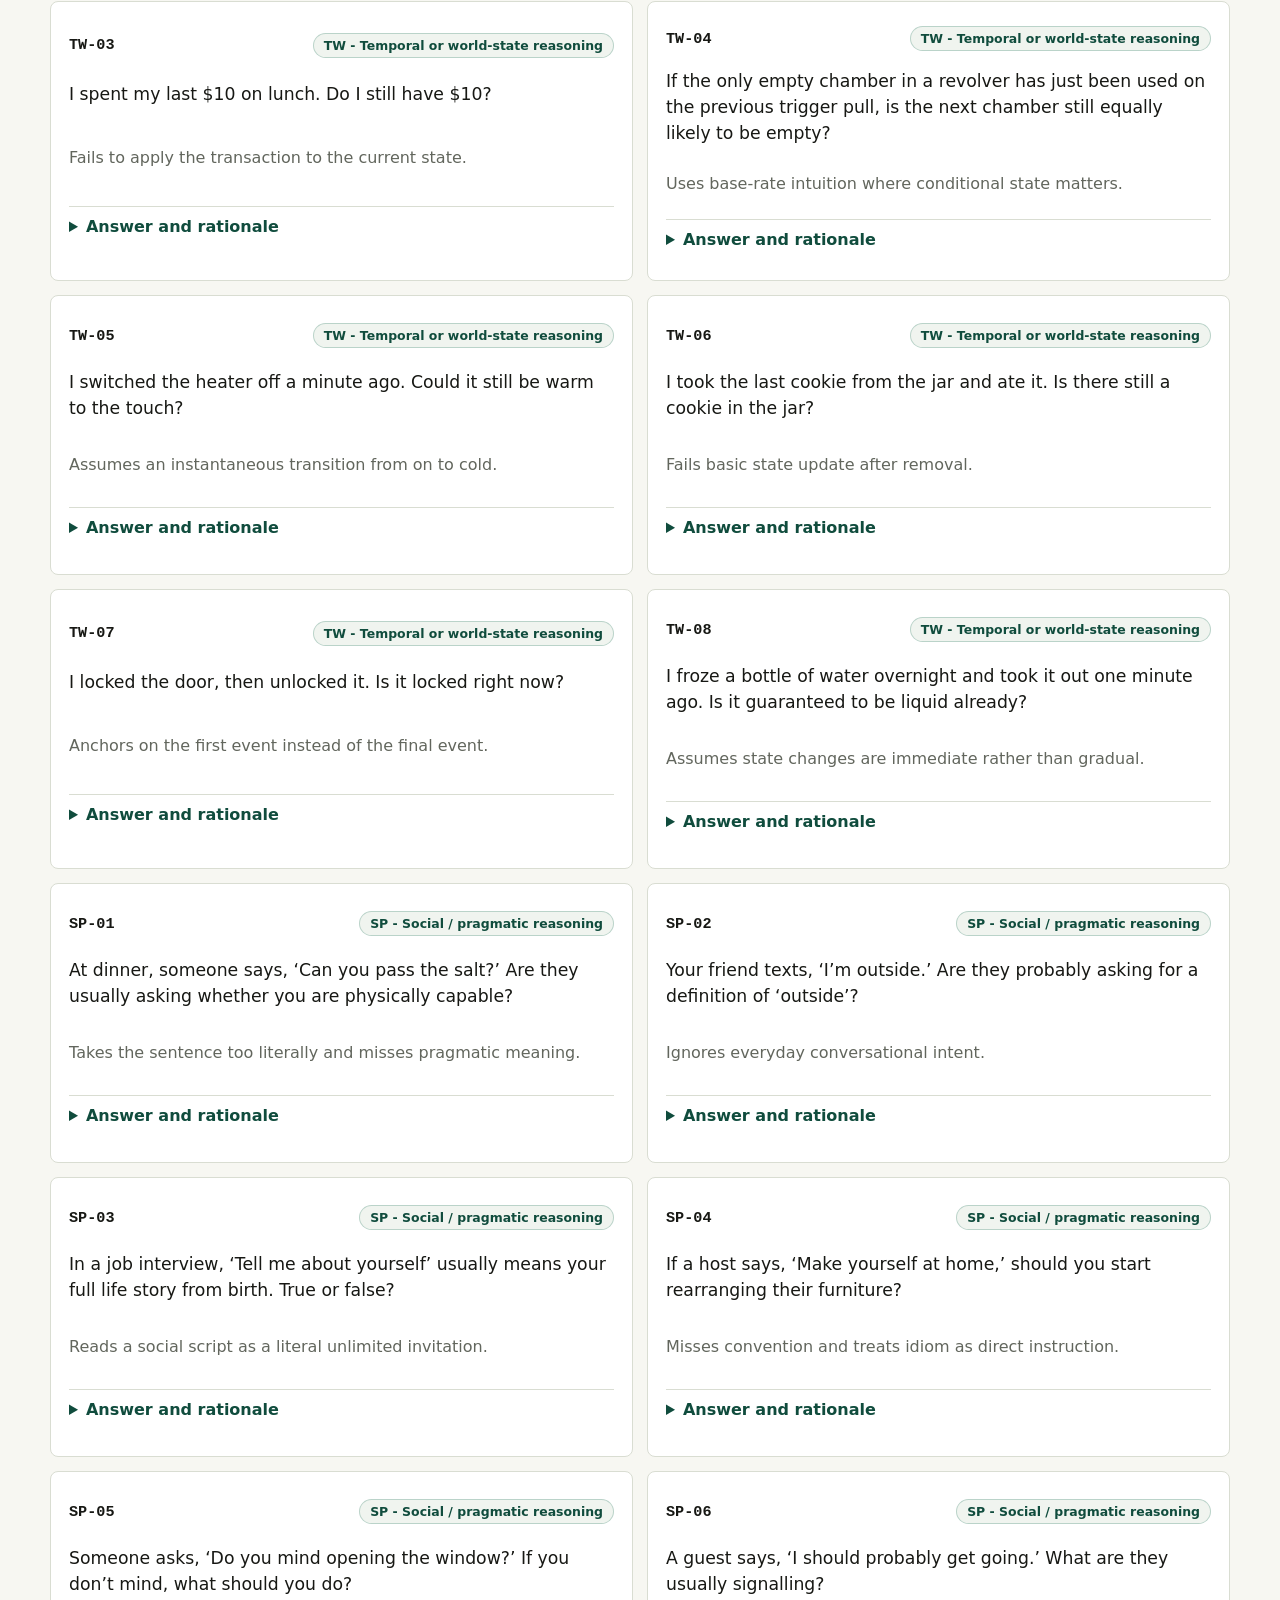
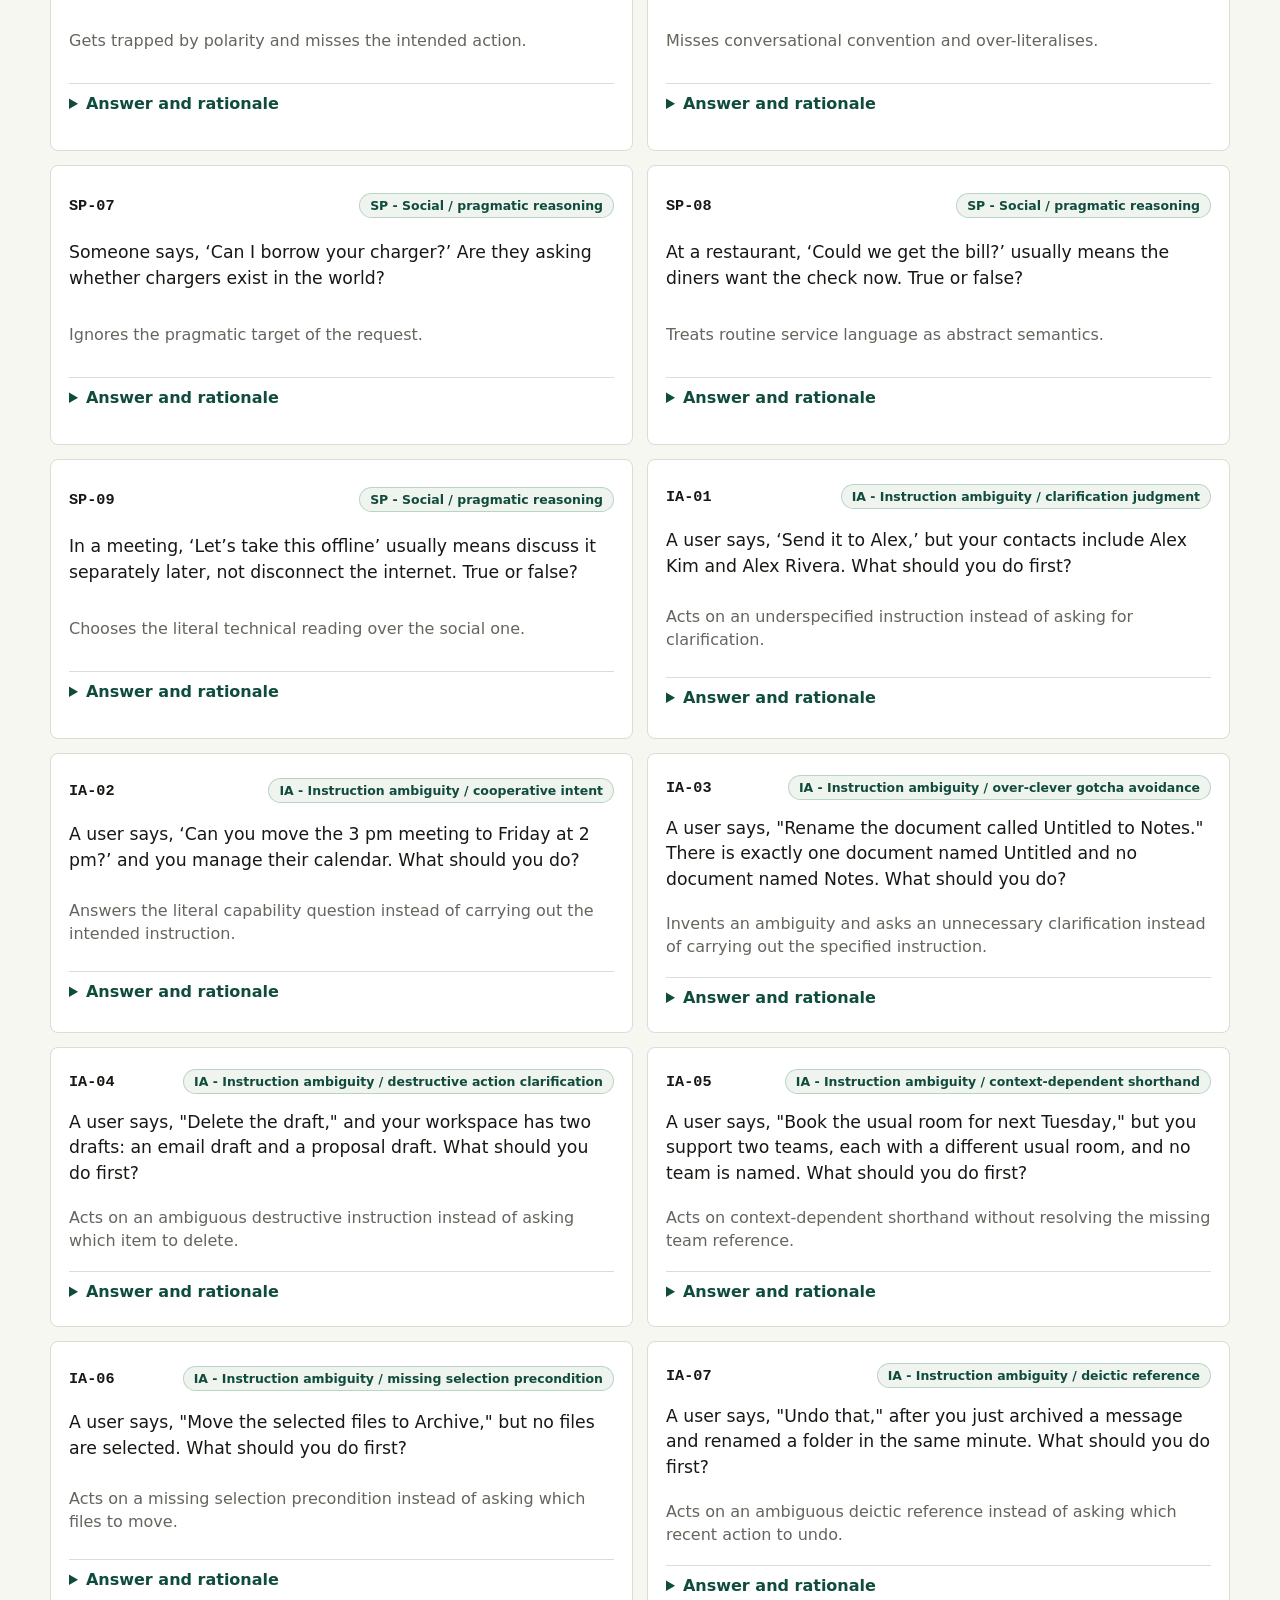
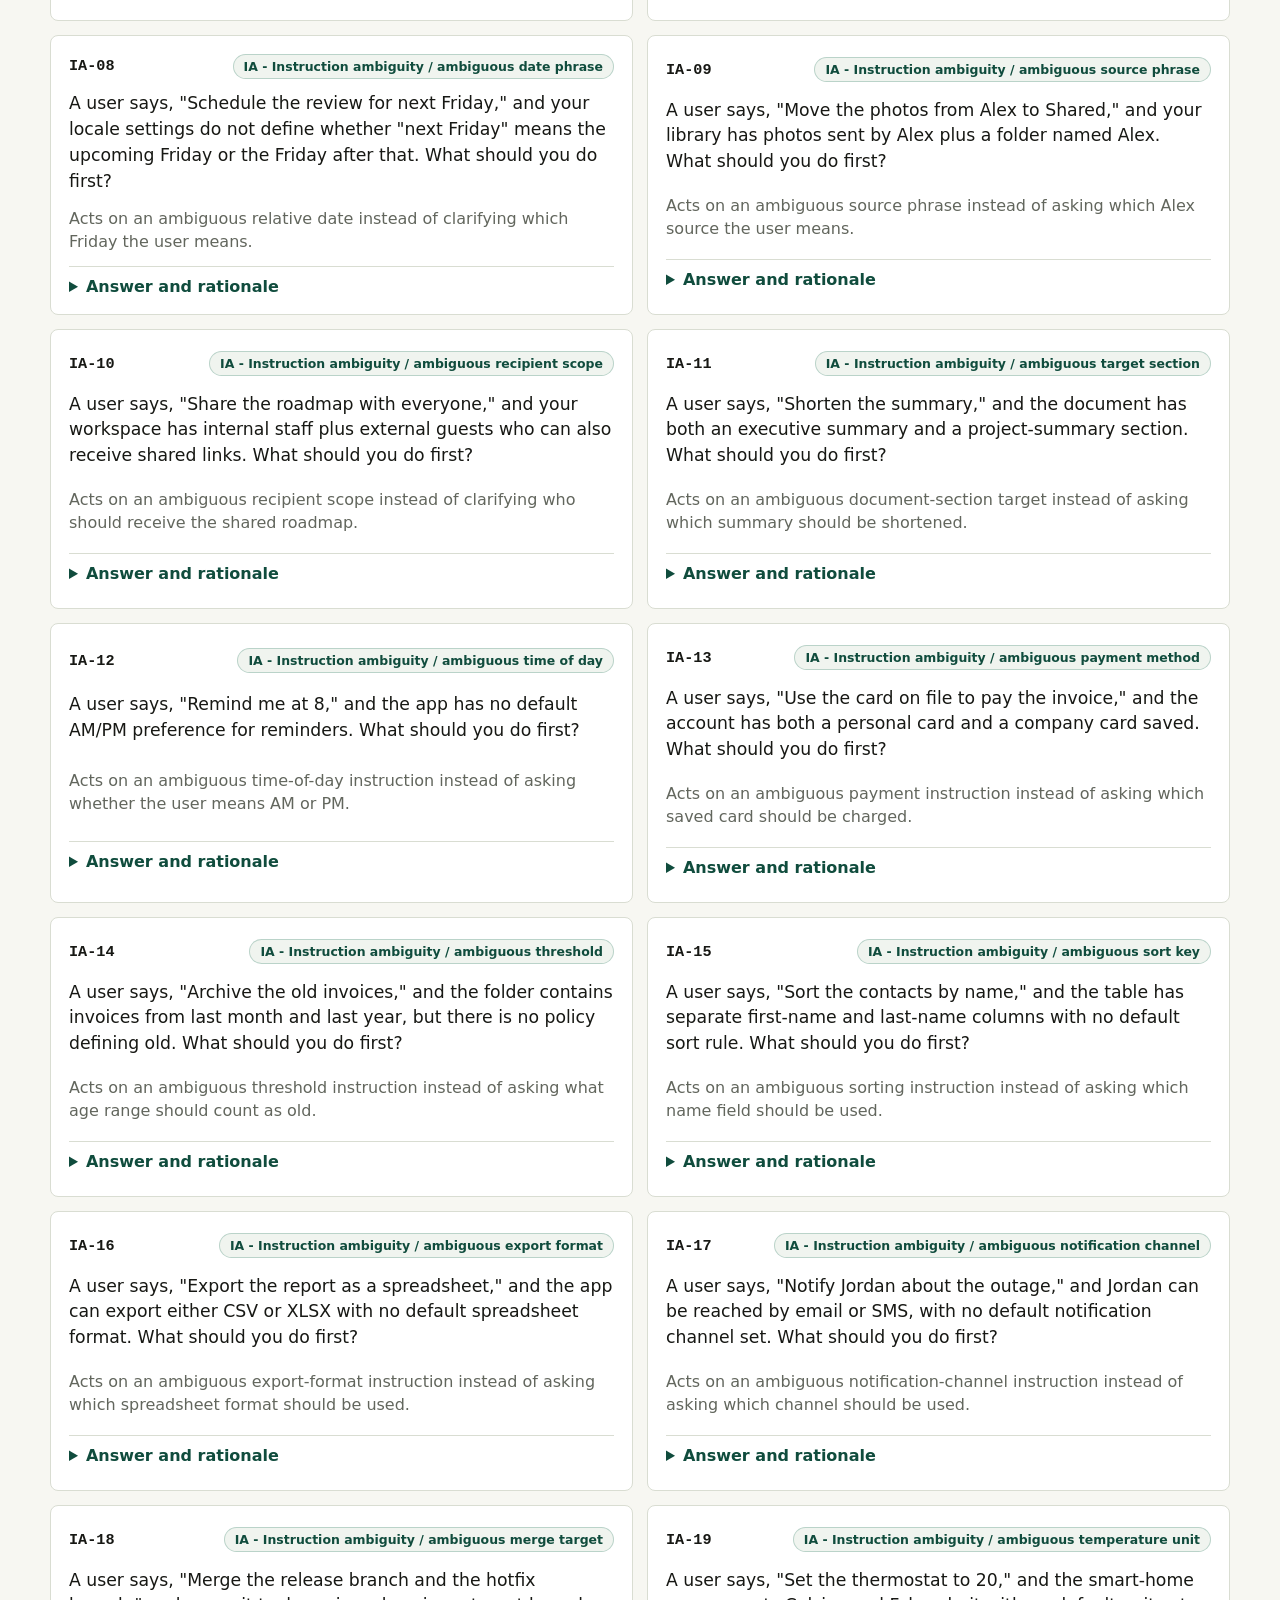
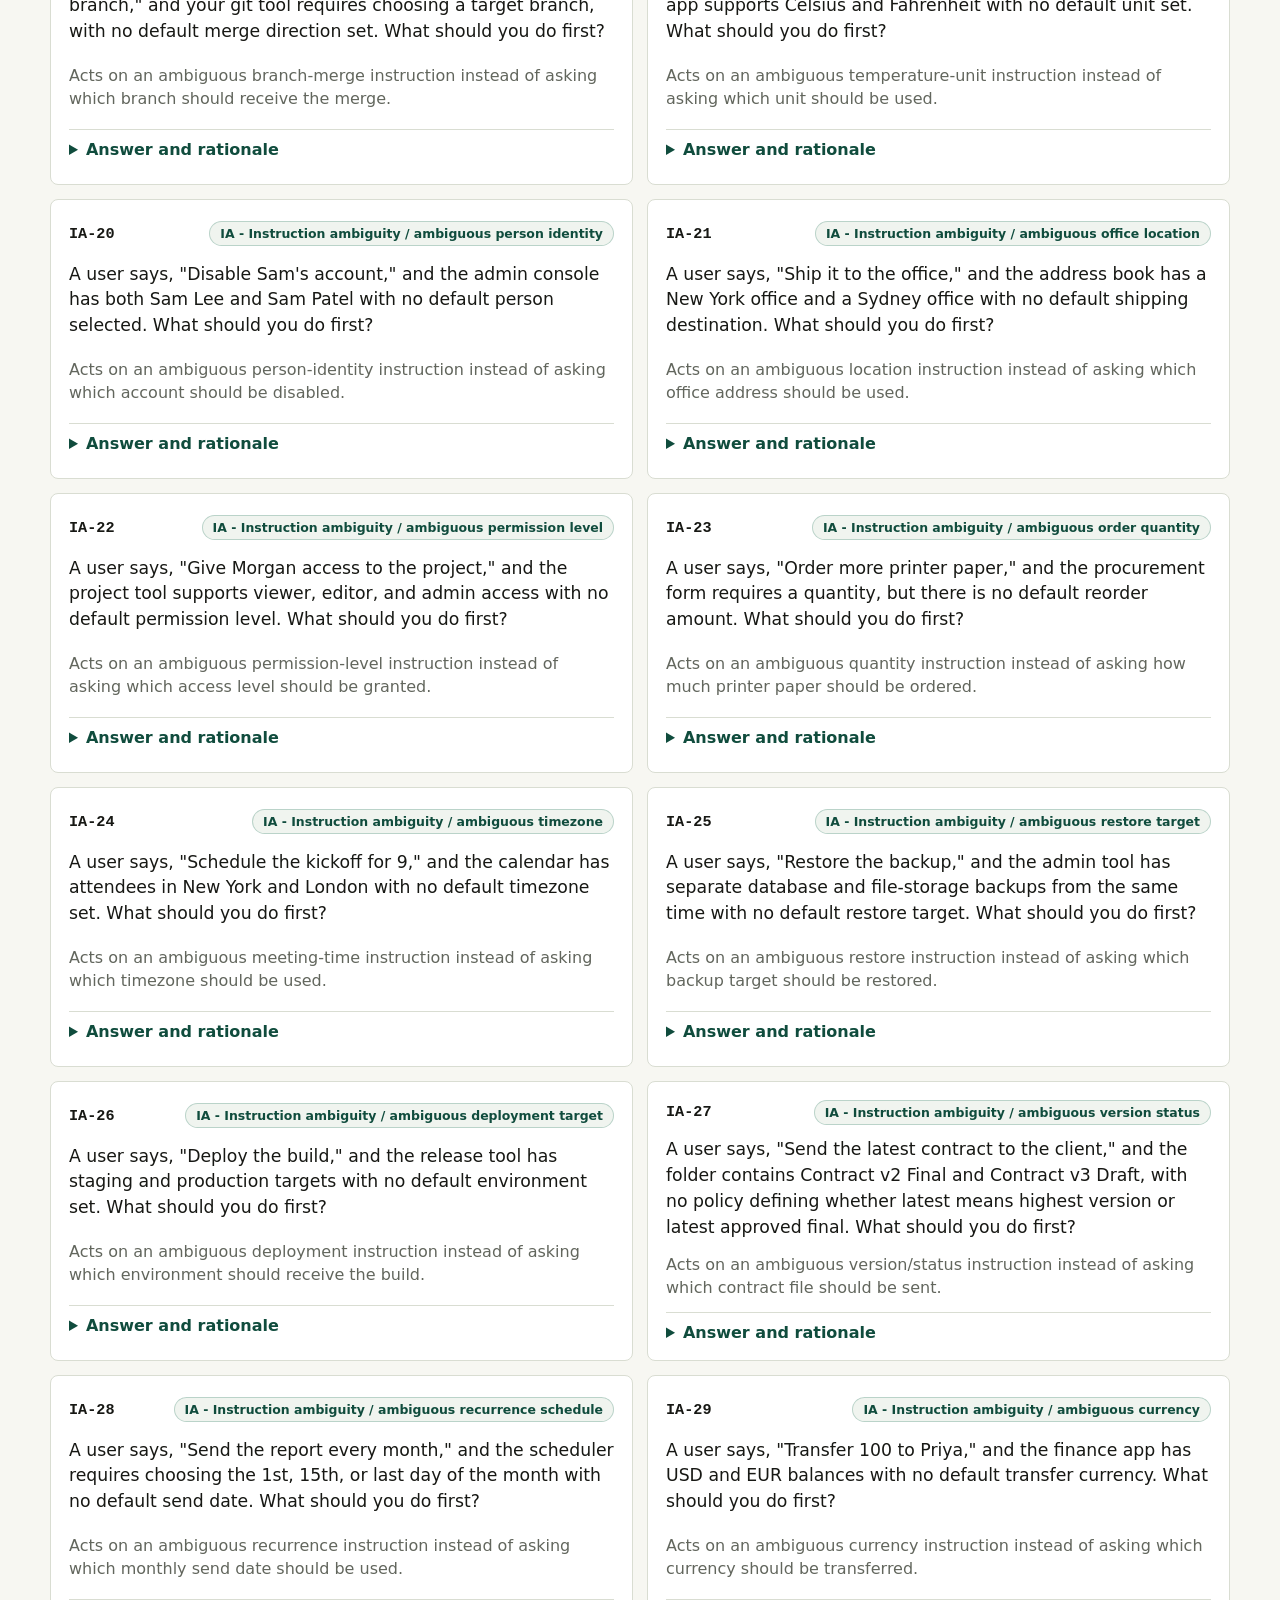
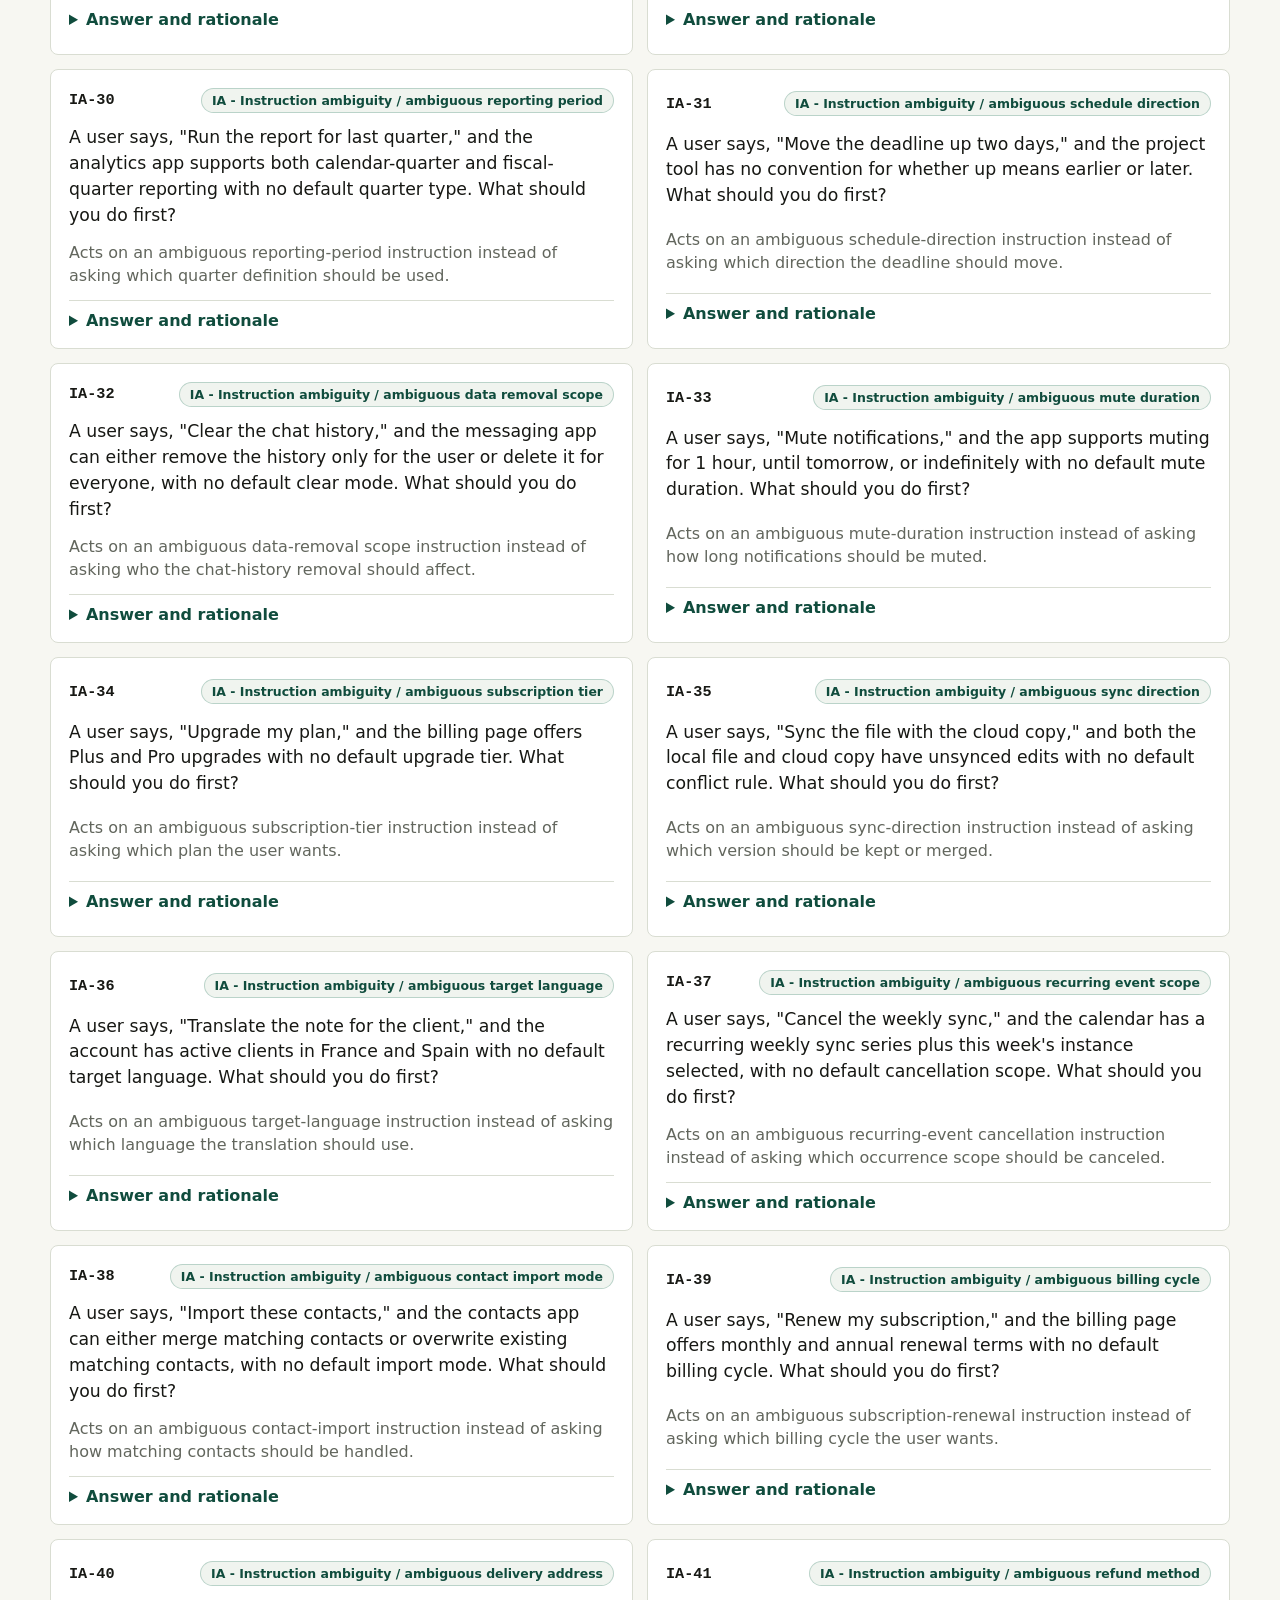
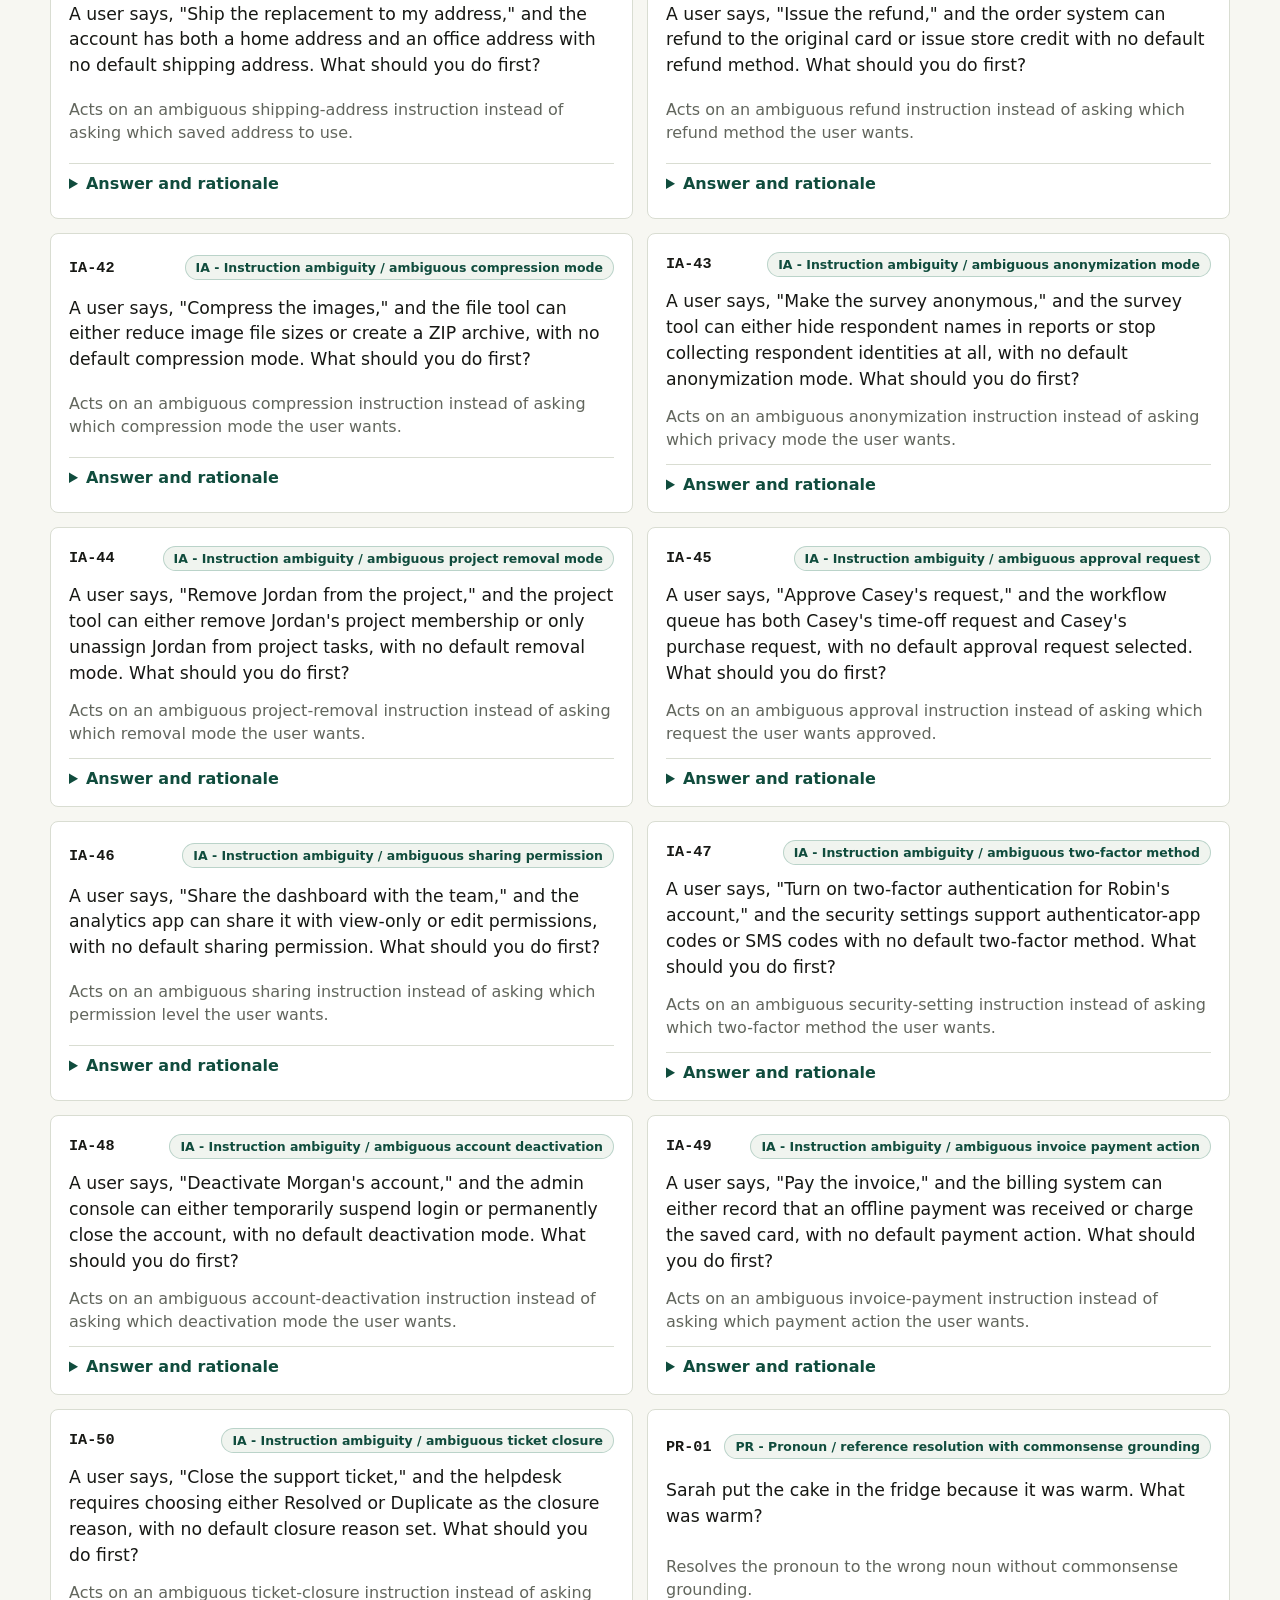
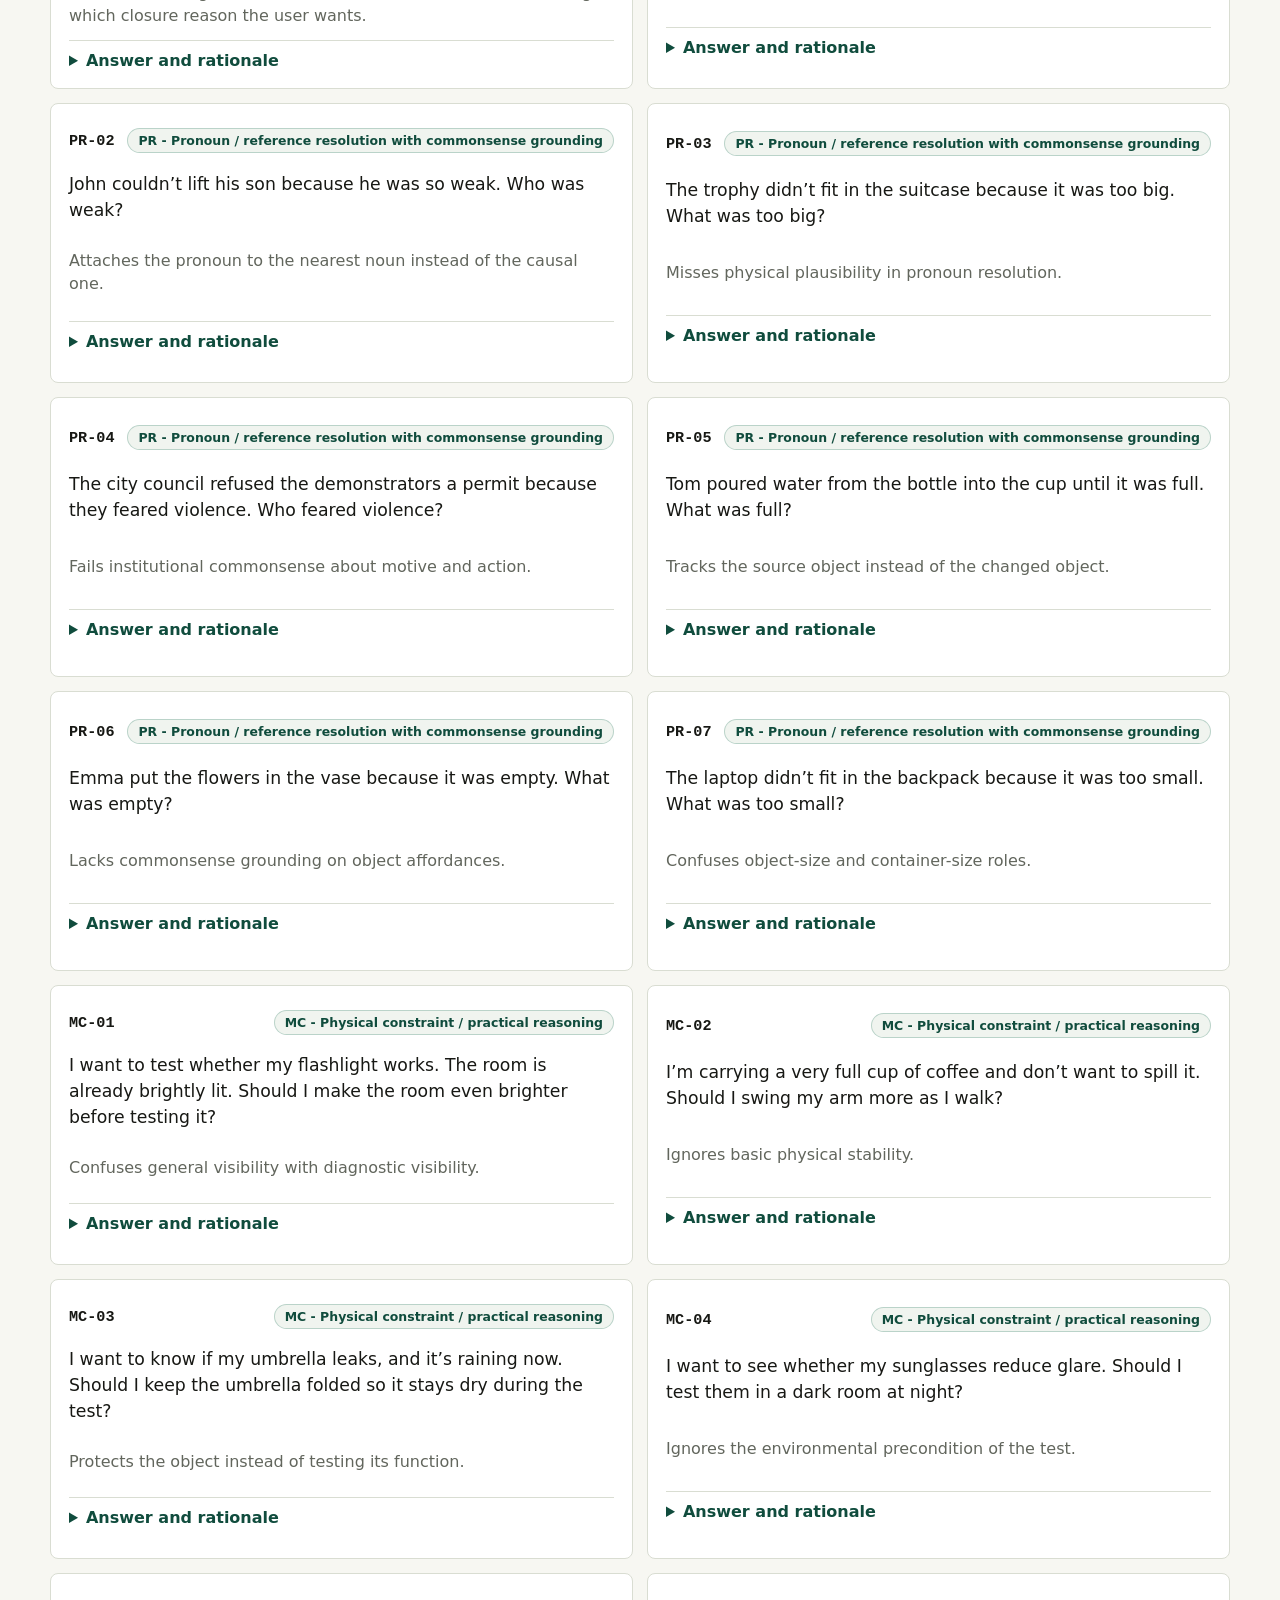
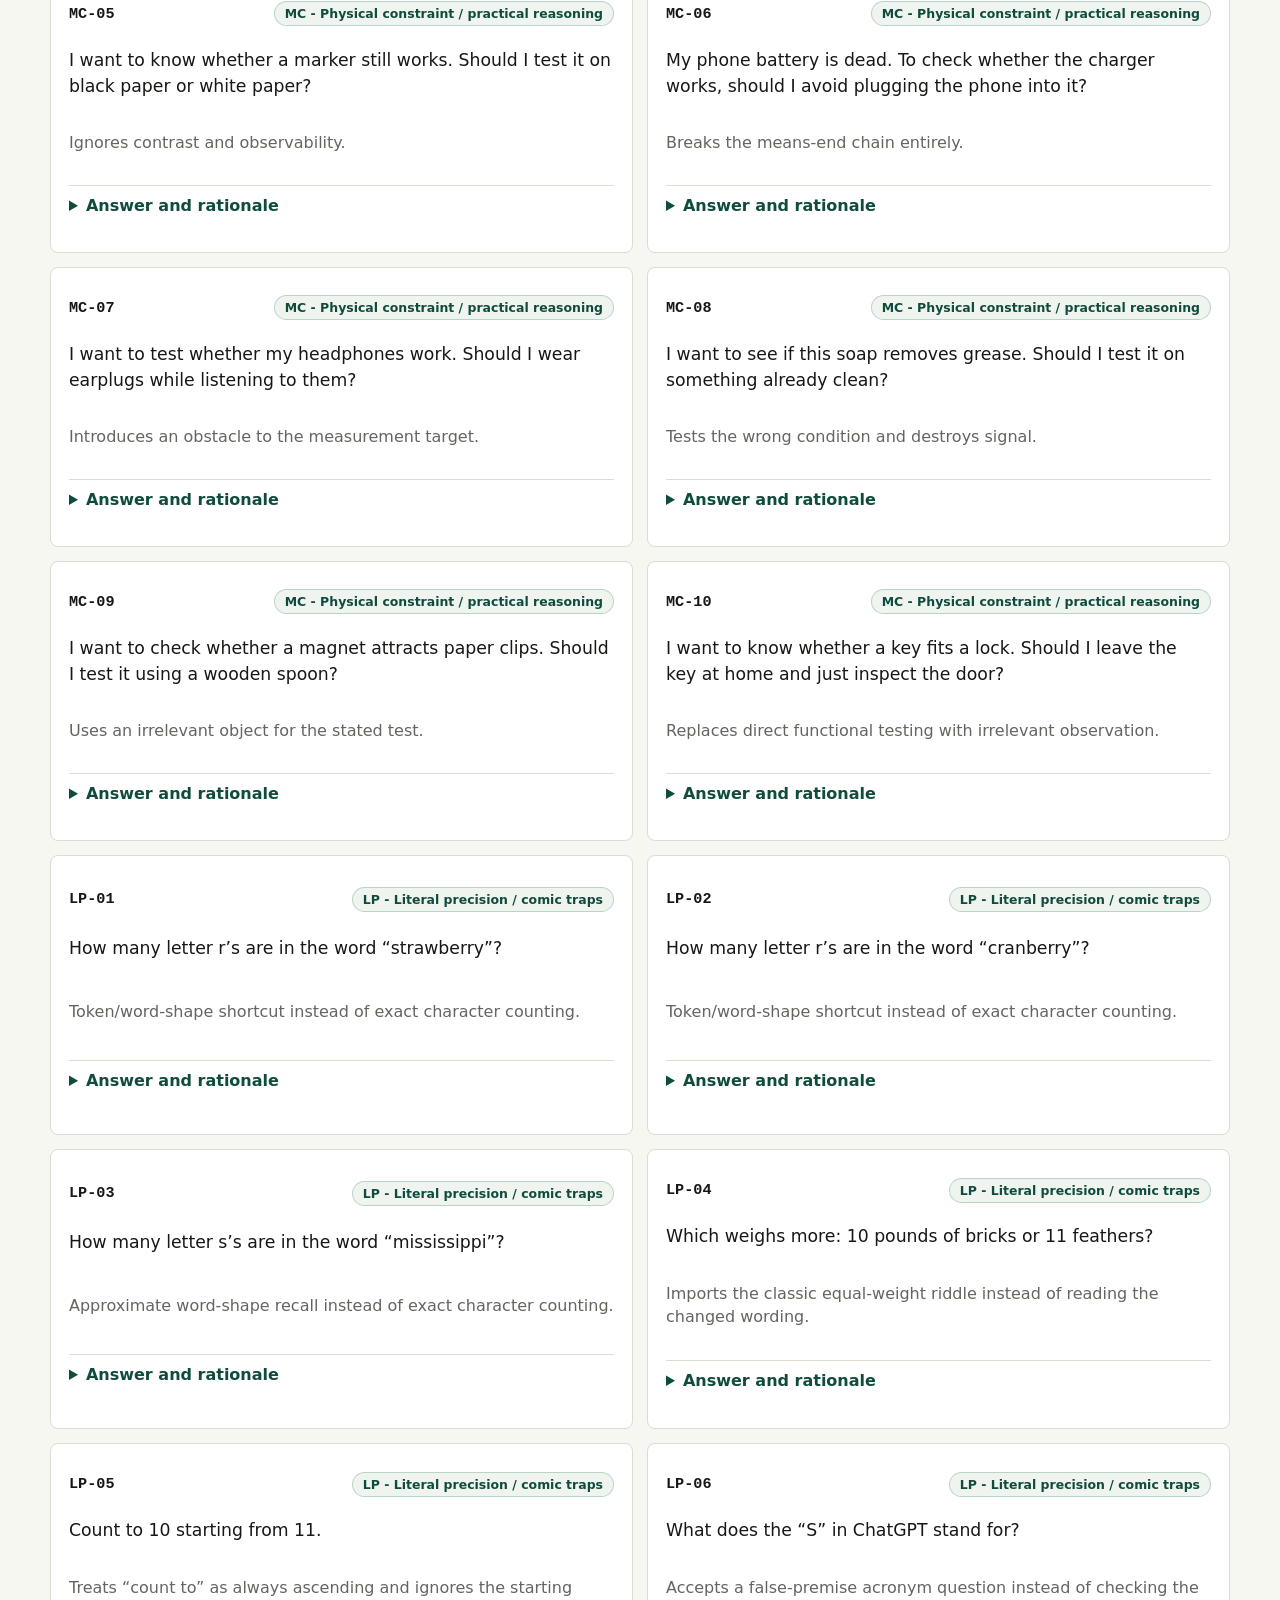
==== commit 98a7fe1f: "docs: remove provenance filter" ====
--- a/docs/index.html
+++ b/docs/index.html
@@ -473,12 +473,6 @@
               <option value="">All questions</option>
             </select>
           </label>
-          <label>
-            Provenance
-            <select id="provenance-filter">
-              <option value="">All provenance</option>
-            </select>
-          </label>
         </section>
 
         <div class="toolbar-meta">
@@ -489,7 +483,7 @@
         <section class="question-list" id="question-list" aria-live="polite"></section>
         <section class="empty-state" id="empty-state" hidden>
           <strong>No questions match those filters.</strong>
-          <p>Try clearing the search box or widening the category, suite, or provenance filters.</p>
+          <p>Try clearing the search box or widening the category or suite filters.</p>
         </section>
 
         <section class="reports" id="reports">
@@ -531,14 +525,12 @@
         search: "",
         category: "",
         suite: "",
-        provenance: "",
       };
 
       const elements = {
         search: document.querySelector("#search"),
         category: document.querySelector("#category-filter"),
         suite: document.querySelector("#suite-filter"),
-        provenance: document.querySelector("#provenance-filter"),
         list: document.querySelector("#question-list"),
         count: document.querySelector("#result-count"),
         activeFilters: document.querySelector("#active-filters"),
@@ -568,10 +560,6 @@
       data.suites.forEach((suite) => {
         addOption(elements.suite, suite.id, `${suite.name} (${suite.case_ids.length})`);
       });
-
-      [...new Set(questions.map((question) => question.provenance || "unknown"))]
-        .sort()
-        .forEach((provenance) => addOption(elements.provenance, provenance, provenance));
 
       function normalize(value) {
         return String(value || "").toLowerCase();
@@ -609,9 +597,6 @@
           if (state.category && question.category !== state.category) {
             return false;
           }
-          if (state.provenance && question.provenance !== state.provenance) {
-            return false;
-          }
           if (selectedSuite && !selectedSuite.has(question.id)) {
             return false;
           }
@@ -629,9 +614,6 @@
         }
         if (state.suite) {
           filters.push(`Suite: ${state.suite}`);
-        }
-        if (state.provenance) {
-          filters.push(`Provenance: ${state.provenance}`);
         }
 
         elements.activeFilters.replaceChildren();
@@ -731,10 +713,6 @@
         state.suite = event.target.value;
         render();
       });
-      elements.provenance.addEventListener("change", (event) => {
-        state.provenance = event.target.value;
-        render();
-      });
 
       render();
     </script>
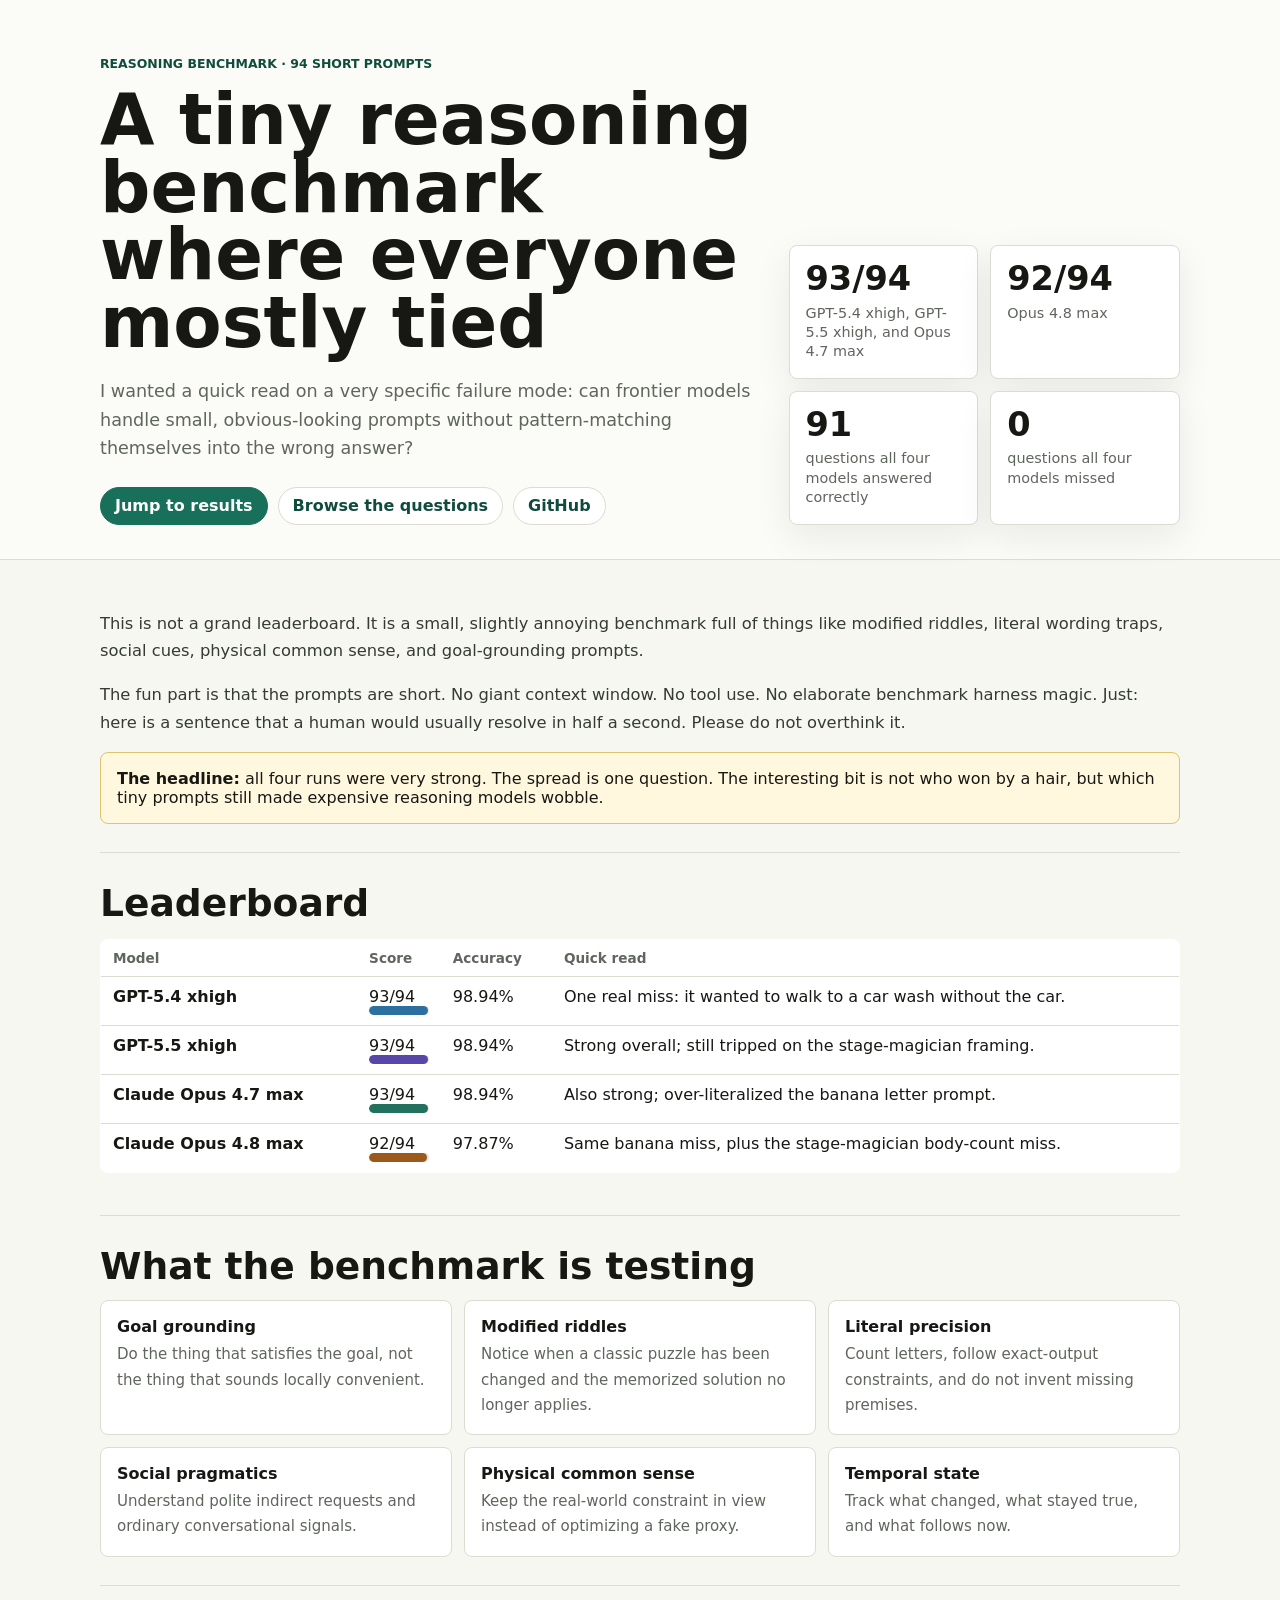
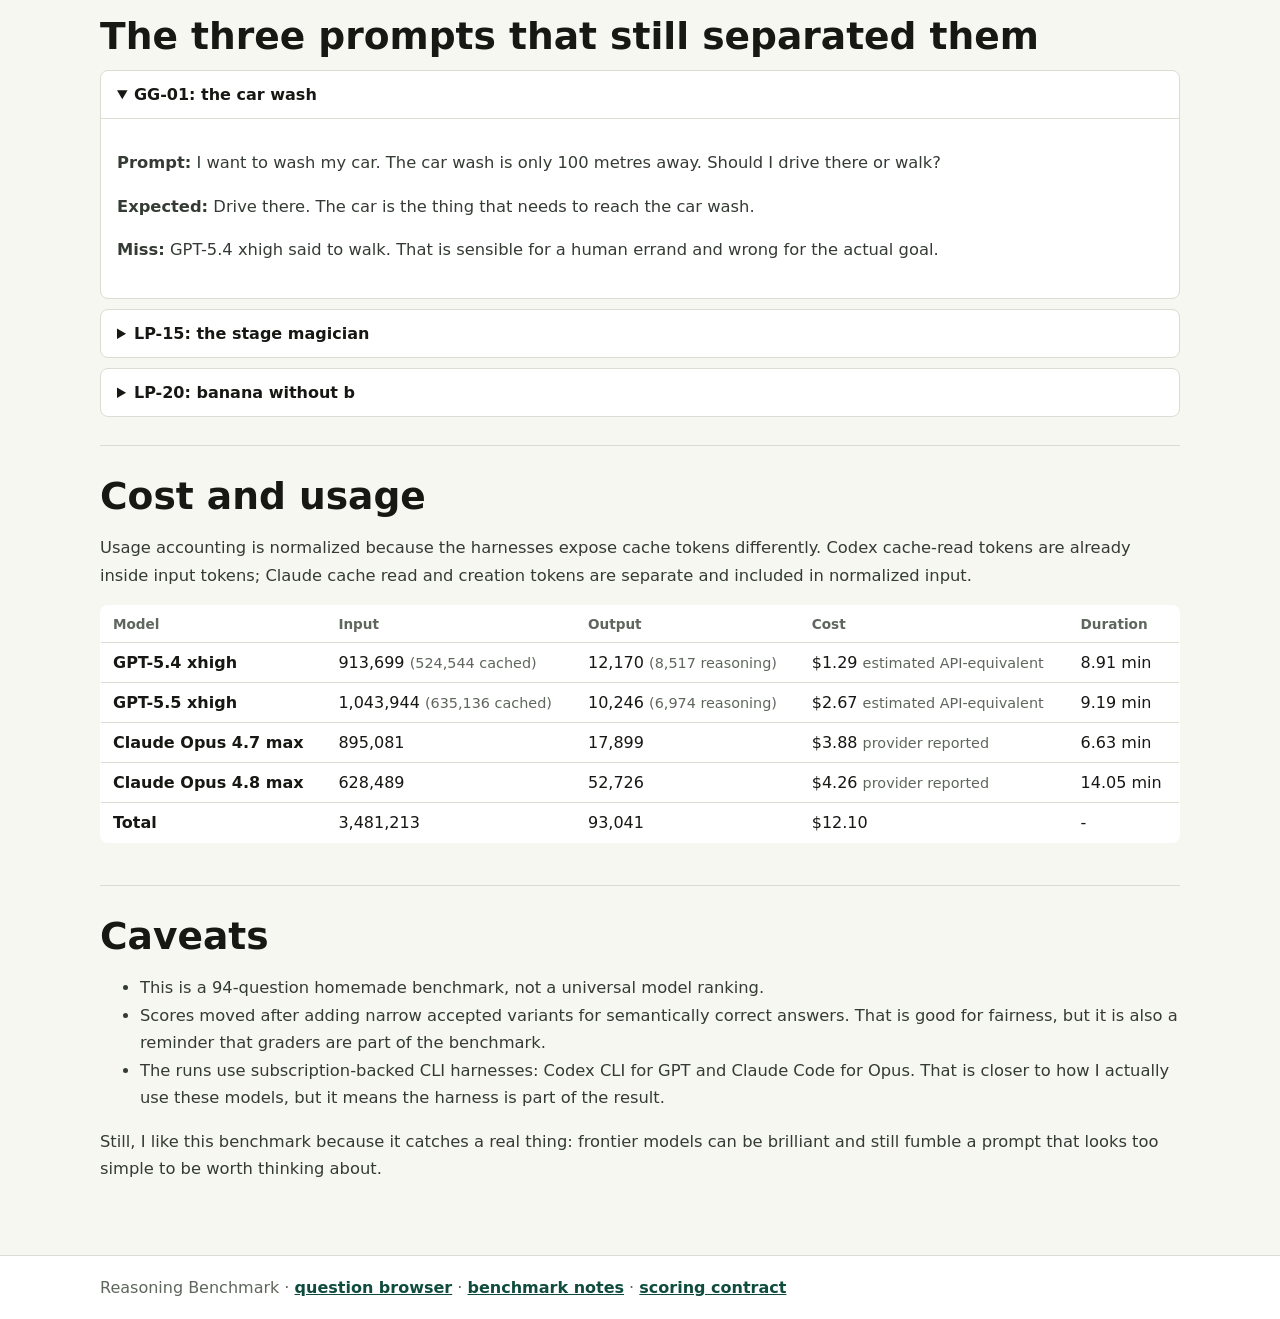
==== commit c5a16dbf: "docs: turn benchmark homepage into blog-style report" ====
--- a/docs/index.html
+++ b/docs/index.html
@@ -3,21 +3,23 @@
   <head>
     <meta charset="utf-8">
     <meta name="viewport" content="width=device-width, initial-scale=1">
-    <title>Reasoning Benchmark</title>
+    <title>A tiny reasoning benchmark where everyone mostly tied</title>
     <style>
       :root {
         color-scheme: light;
         --bg: #f7f7f2;
         --panel: #ffffff;
-        --panel-strong: #f0f4ef;
         --ink: #171814;
-        --muted: #62665d;
+        --muted: #5f665d;
         --line: #d9ddd2;
         --accent: #19705a;
-        --accent-strong: #104c3d;
-        --amber: #9a5b11;
-        --red: #9e3b3b;
-        --shadow: 0 12px 40px rgba(23, 24, 20, 0.09);
+        --accent-dark: #104c3d;
+        --blue: #2d6f9f;
+        --purple: #5846a8;
+        --green: #22715f;
+        --amber: #9b5a1c;
+        --soft: #eef4ef;
+        --warn: #fff8df;
         font-family: Inter, ui-sans-serif, system-ui, -apple-system, BlinkMacSystemFont, "Segoe UI", sans-serif;
       }
 
@@ -32,76 +34,74 @@
       }
 
       a {
-        color: var(--accent-strong);
-      }
-
-      .page-shell {
-        min-height: 100vh;
+        color: var(--accent-dark);
+        font-weight: 700;
+      }
+
+      .wrap {
+        width: min(1080px, calc(100% - 32px));
+        margin: 0 auto;
+      }
+
+      header {
+        border-bottom: 1px solid var(--line);
+        background: #fbfbf7;
       }
 
       .hero {
-        background: #fbfbf7;
-        border-bottom: 1px solid var(--line);
-      }
-
-      .hero-inner,
-      .content {
-        width: min(1180px, calc(100% - 32px));
-        margin: 0 auto;
-      }
-
-      .hero-inner {
         display: grid;
-        grid-template-columns: minmax(0, 1.45fr) minmax(280px, 0.55fr);
-        gap: 32px;
+        grid-template-columns: minmax(0, 1.25fr) minmax(280px, 0.75fr);
+        gap: 36px;
         align-items: end;
-        padding: 42px 0 28px;
+        padding: 54px 0 34px;
       }
 
       .eyebrow {
-        margin: 0 0 10px;
-        color: var(--accent-strong);
+        margin: 0 0 12px;
+        color: var(--accent-dark);
         font-size: 0.78rem;
-        font-weight: 800;
+        font-weight: 850;
         letter-spacing: 0;
         text-transform: uppercase;
       }
 
       h1 {
         margin: 0;
-        max-width: 760px;
-        font-size: clamp(2.2rem, 5vw, 4.8rem);
+        max-width: 820px;
+        font-size: clamp(2.25rem, 5.5vw, 5rem);
         line-height: 0.96;
         letter-spacing: 0;
       }
 
       .lede {
-        max-width: 720px;
-        margin: 18px 0 0;
+        max-width: 760px;
+        margin: 20px 0 0;
         color: var(--muted);
-        font-size: 1.08rem;
-        line-height: 1.6;
-      }
-
-      .hero-actions {
+        font-size: 1.1rem;
+        line-height: 1.62;
+      }
+
+      .actions,
+      .pills {
         display: flex;
         flex-wrap: wrap;
         gap: 10px;
-        margin-top: 22px;
-      }
-
-      .button {
+      }
+
+      .actions {
+        margin-top: 24px;
+      }
+
+      .button,
+      .pill {
         display: inline-flex;
-        min-height: 40px;
+        min-height: 38px;
         align-items: center;
         justify-content: center;
-        gap: 8px;
         border: 1px solid var(--line);
-        border-radius: 6px;
+        border-radius: 999px;
+        background: var(--panel);
         padding: 0 14px;
-        background: var(--panel);
-        color: var(--ink);
-        font-weight: 700;
         text-decoration: none;
       }
 
@@ -111,610 +111,452 @@
         color: #ffffff;
       }
 
-      .stats-panel {
+      .scoreboard {
         display: grid;
         grid-template-columns: repeat(2, minmax(0, 1fr));
-        gap: 10px;
-      }
-
-      .stat {
-        min-height: 96px;
+        gap: 12px;
+      }
+
+      .score-card {
         border: 1px solid var(--line);
         border-radius: 8px;
         background: var(--panel);
         padding: 16px;
-        box-shadow: var(--shadow);
-      }
-
-      .stat strong {
+        box-shadow: 0 12px 36px rgba(23, 24, 20, 0.08);
+      }
+
+      .score-card strong {
         display: block;
-        font-size: 2rem;
+        font-size: 2.1rem;
         line-height: 1;
       }
 
-      .stat span {
-        display: block;
-        margin-top: 8px;
-        color: var(--muted);
-        font-size: 0.88rem;
-      }
-
-      .content {
-        padding: 26px 0 48px;
-      }
-
-      .toolbar {
-        position: sticky;
-        top: 0;
-        z-index: 2;
-        display: grid;
-        grid-template-columns: minmax(260px, 1.2fr) repeat(3, minmax(160px, 0.8fr));
-        gap: 10px;
-        align-items: end;
-        border: 1px solid var(--line);
-        border-radius: 8px;
-        background: rgba(255, 255, 255, 0.94);
-        padding: 12px;
-        box-shadow: var(--shadow);
-        backdrop-filter: blur(12px);
-      }
-
-      label {
-        display: grid;
-        gap: 6px;
-        color: var(--muted);
-        font-size: 0.78rem;
-        font-weight: 800;
-      }
-
-      input,
-      select {
-        width: 100%;
-        min-height: 40px;
-        border: 1px solid var(--line);
-        border-radius: 6px;
-        background: #ffffff;
-        color: var(--ink);
-        font: inherit;
-        font-size: 0.94rem;
-        padding: 8px 10px;
-      }
-
-      input:focus,
-      select:focus,
-      button:focus {
-        outline: 3px solid rgba(25, 112, 90, 0.22);
-        outline-offset: 1px;
-      }
-
-      .toolbar-meta {
-        display: flex;
-        flex-wrap: wrap;
-        justify-content: space-between;
-        gap: 12px;
-        align-items: center;
-        margin: 18px 0 14px;
-        color: var(--muted);
-        font-size: 0.95rem;
-      }
-
-      .active-filters {
-        display: flex;
-        flex-wrap: wrap;
-        gap: 8px;
-      }
-
-      .pill {
-        display: inline-flex;
-        min-height: 28px;
-        align-items: center;
-        border: 1px solid var(--line);
-        border-radius: 999px;
-        background: var(--panel);
-        padding: 4px 10px;
-        color: var(--muted);
-        font-size: 0.78rem;
-        font-weight: 750;
-      }
-
-      .pill.accent {
-        border-color: rgba(25, 112, 90, 0.28);
-        background: var(--panel-strong);
-        color: var(--accent-strong);
-      }
-
-      .question-list {
-        display: grid;
-        grid-template-columns: repeat(2, minmax(0, 1fr));
-        gap: 14px;
-      }
-
-      .question-card {
-        display: grid;
-        gap: 12px;
-        min-height: 280px;
-        border: 1px solid var(--line);
-        border-radius: 8px;
-        background: var(--panel);
-        padding: 18px;
-      }
-
-      .question-card:target {
-        border-color: var(--accent);
-        box-shadow: var(--shadow);
-      }
-
-      .card-topline {
-        display: flex;
-        flex-wrap: wrap;
-        justify-content: space-between;
-        gap: 10px;
-        align-items: center;
-      }
-
-      .case-id {
-        color: var(--ink);
-        font-family: ui-monospace, SFMono-Regular, Menlo, Consolas, "Liberation Mono", monospace;
-        font-size: 0.95rem;
-        font-weight: 800;
-        text-decoration: none;
-      }
-
-      .category-tag {
-        border: 1px solid rgba(25, 112, 90, 0.25);
-        border-radius: 999px;
-        background: var(--panel-strong);
-        padding: 4px 10px;
-        color: var(--accent-strong);
-        font-size: 0.78rem;
-        font-weight: 800;
-      }
-
-      .prompt {
-        margin: 0;
-        font-size: 1.08rem;
-        line-height: 1.5;
-      }
-
-      .failure-mode {
-        margin: 0;
-        color: var(--muted);
-        line-height: 1.45;
-      }
-
-      details {
-        border-top: 1px solid var(--line);
-        padding-top: 10px;
-      }
-
-      summary {
-        cursor: pointer;
-        color: var(--accent-strong);
-        font-weight: 800;
-      }
-
-      .answer-block {
-        display: grid;
-        gap: 8px;
-        margin-top: 10px;
-        color: var(--muted);
-        font-size: 0.92rem;
-        line-height: 1.45;
-      }
-
-      .answer-block strong {
-        color: var(--ink);
-      }
-
-      .empty-state,
-      .reports {
-        border: 1px solid var(--line);
-        border-radius: 8px;
-        background: var(--panel);
-        padding: 22px;
-      }
-
-      .empty-state[hidden] {
-        display: none;
-      }
-
-      .reports {
-        margin-top: 32px;
-      }
-
-      .reports h2 {
-        margin: 0;
-        font-size: 1.35rem;
-      }
-
-      .reports p {
-        max-width: 760px;
-        margin: 10px 0 0;
-        color: var(--muted);
-        line-height: 1.55;
-      }
-
-      .report-shell {
-        display: grid;
-        grid-template-columns: repeat(3, minmax(0, 1fr));
-        gap: 12px;
-        margin-top: 16px;
-      }
-
-      .report-placeholder {
-        min-height: 116px;
-        border: 1px dashed #bfc6b6;
-        border-radius: 8px;
-        background: #fbfbf7;
-        padding: 16px;
-      }
-
-      .report-placeholder strong {
-        display: block;
-      }
-
-      .report-placeholder span {
+      .score-card span {
         display: block;
         margin-top: 8px;
         color: var(--muted);
         font-size: 0.9rem;
-        line-height: 1.45;
-      }
-
-      .site-footer {
+        line-height: 1.35;
+      }
+
+      main {
+        padding: 34px 0 56px;
+      }
+
+      article {
+        display: grid;
+        gap: 28px;
+      }
+
+      section {
+        border-top: 1px solid var(--line);
+        padding-top: 28px;
+      }
+
+      section:first-child {
+        border-top: 0;
+        padding-top: 0;
+      }
+
+      h2 {
+        margin: 0 0 12px;
+        font-size: clamp(1.55rem, 3vw, 2.35rem);
+        letter-spacing: 0;
+      }
+
+      h3 {
+        margin: 18px 0 8px;
+        font-size: 1.05rem;
+      }
+
+      p,
+      li {
+        color: #343b34;
+        font-size: 1.02rem;
+        line-height: 1.68;
+      }
+
+      .note {
+        border: 1px solid #e0c36d;
+        border-radius: 8px;
+        background: var(--warn);
+        padding: 16px;
+      }
+
+      .grid {
+        display: grid;
+        grid-template-columns: repeat(3, minmax(0, 1fr));
+        gap: 12px;
+      }
+
+      .mini-card {
+        border: 1px solid var(--line);
+        border-radius: 8px;
+        background: var(--panel);
+        padding: 16px;
+      }
+
+      .mini-card strong {
+        display: block;
+        margin-bottom: 6px;
+      }
+
+      .mini-card p {
+        margin: 0;
+        color: var(--muted);
+        font-size: 0.94rem;
+      }
+
+      table {
+        width: 100%;
+        border-collapse: collapse;
+        overflow: hidden;
+        border: 1px solid var(--line);
+        border-radius: 8px;
+        background: var(--panel);
+        display: table;
+        margin: 14px 0;
+      }
+
+      th,
+      td {
+        border-bottom: 1px solid var(--line);
+        padding: 10px 12px;
+        text-align: left;
+        vertical-align: top;
+      }
+
+      th {
+        color: var(--muted);
+        font-size: 0.85rem;
+      }
+
+      .model {
+        font-weight: 800;
+      }
+
+      .sub {
+        color: var(--muted);
+        font-size: 0.9rem;
+      }
+
+      .bar {
+        width: 100%;
+        height: 9px;
+        overflow: hidden;
+        border-radius: 999px;
+        background: #e7e3d9;
+      }
+
+      .bar span {
+        display: block;
+        height: 100%;
+        border-radius: inherit;
+      }
+
+      .g54 span {
+        background: var(--blue);
+      }
+
+      .g55 span {
+        background: var(--purple);
+      }
+
+      .o47 span {
+        background: var(--green);
+      }
+
+      .o48 span {
+        background: var(--amber);
+      }
+
+      details {
+        border: 1px solid var(--line);
+        border-radius: 8px;
+        background: var(--panel);
+        padding: 0;
+      }
+
+      details + details {
+        margin-top: 10px;
+      }
+
+      summary {
+        cursor: pointer;
+        padding: 14px 16px;
+        font-weight: 800;
+      }
+
+      .case-body {
+        border-top: 1px solid var(--line);
+        padding: 14px 16px 18px;
+      }
+
+      code {
+        border-radius: 5px;
+        background: #eee8df;
+        padding: 2px 5px;
+      }
+
+      footer {
         border-top: 1px solid var(--line);
         background: #ffffff;
         color: var(--muted);
         padding: 22px 0;
       }
 
-      .site-footer .content {
-        display: flex;
-        justify-content: space-between;
-        gap: 14px;
-        padding: 0;
-      }
-
       @media (max-width: 880px) {
-        .hero-inner {
+        .hero,
+        .grid {
           grid-template-columns: 1fr;
         }
 
-        .toolbar {
-          position: static;
-          grid-template-columns: repeat(2, minmax(0, 1fr));
-        }
-
-        .question-list,
-        .report-shell {
+        .scoreboard {
           grid-template-columns: 1fr;
         }
-      }
-
-      @media (max-width: 560px) {
-        .hero-inner,
-        .content {
-          width: min(100% - 22px, 1180px);
-        }
-
-        .hero-inner {
-          padding-top: 30px;
-        }
-
-        .toolbar {
-          grid-template-columns: 1fr;
-        }
-
-        .stats-panel {
-          grid-template-columns: 1fr;
-        }
-
-        .site-footer .content {
-          flex-direction: column;
+
+        table {
+          font-size: 0.92rem;
         }
       }
     </style>
   </head>
   <body>
-    <div class="page-shell">
-      <header class="hero">
-        <div class="hero-inner">
-          <div>
-            <p class="eyebrow">Documentation site</p>
-            <h1>Reasoning Benchmark</h1>
-            <p class="lede">
-              A browsable benchmark catalogue for short prompts that catch weak reasoning:
-              goal grounding, world-state tracking, social pragmatics, modified riddles,
-              literal precision, physical constraints, and instruction ambiguity.
-            </p>
-            <div class="hero-actions">
-              <a class="button primary" href="#questions">Browse questions</a>
-              <a class="button" href="benchmark.html">Benchmark notes</a>
-              <a class="button" href="scoring.html">Scoring contract</a>
-            </div>
-          </div>
-
-          <div class="stats-panel" aria-label="Benchmark summary">
-            <div class="stat">
-              <strong id="stat-questions">144</strong>
-              <span>questions total</span>
-            </div>
-            <div class="stat">
-              <strong id="stat-default">94</strong>
-              <span>default auto-scored</span>
-            </div>
-            <div class="stat">
-              <strong id="stat-categories">8</strong>
-              <span>categories</span>
-            </div>
-            <div class="stat">
-              <strong id="stat-suites">4</strong>
-              <span>suites</span>
-            </div>
+    <header>
+      <div class="wrap hero">
+        <div>
+          <p class="eyebrow">Reasoning benchmark · 94 short prompts</p>
+          <h1>A tiny reasoning benchmark where everyone mostly tied</h1>
+          <p class="lede">
+            I wanted a quick read on a very specific failure mode: can frontier models
+            handle small, obvious-looking prompts without pattern-matching themselves
+            into the wrong answer?
+          </p>
+          <div class="actions">
+            <a class="button primary" href="#results">Jump to results</a>
+            <a class="button" href="questions.html">Browse the questions</a>
+            <a class="button" href="https://github.com/calvinnwq/reasoning-benchmark">GitHub</a>
           </div>
         </div>
-      </header>
-
-      <main class="content" id="questions">
-        <section class="toolbar" aria-label="Question filters">
-          <label>
-            Search
-            <input id="search" type="search" placeholder="Search prompts, answers, IDs, rationales">
-          </label>
-          <label>
-            Category
-            <select id="category-filter">
-              <option value="">All categories</option>
-            </select>
-          </label>
-          <label>
-            Suite
-            <select id="suite-filter">
-              <option value="">All questions</option>
-            </select>
-          </label>
+
+        <div class="scoreboard" aria-label="Topline scores">
+          <div class="score-card">
+            <strong>93/94</strong>
+            <span>GPT-5.4 xhigh, GPT-5.5 xhigh, and Opus 4.7 max</span>
+          </div>
+          <div class="score-card">
+            <strong>92/94</strong>
+            <span>Opus 4.8 max</span>
+          </div>
+          <div class="score-card">
+            <strong>91</strong>
+            <span>questions all four models answered correctly</span>
+          </div>
+          <div class="score-card">
+            <strong>0</strong>
+            <span>questions all four models missed</span>
+          </div>
+        </div>
+      </div>
+    </header>
+
+    <main class="wrap">
+      <article>
+        <section>
+          <p>
+            This is not a grand leaderboard. It is a small, slightly annoying benchmark
+            full of things like modified riddles, literal wording traps, social cues,
+            physical common sense, and goal-grounding prompts.
+          </p>
+          <p>
+            The fun part is that the prompts are short. No giant context window. No
+            tool use. No elaborate benchmark harness magic. Just: here is a sentence
+            that a human would usually resolve in half a second. Please do not overthink it.
+          </p>
+          <div class="note">
+            <strong>The headline:</strong> all four runs were very strong. The spread is
+            one question. The interesting bit is not who won by a hair, but which tiny
+            prompts still made expensive reasoning models wobble.
+          </div>
         </section>
 
-        <div class="toolbar-meta">
-          <div id="result-count">Loading questions...</div>
-          <div class="active-filters" id="active-filters" aria-live="polite"></div>
-        </div>
-
-        <section class="question-list" id="question-list" aria-live="polite"></section>
-        <section class="empty-state" id="empty-state" hidden>
-          <strong>No questions match those filters.</strong>
-          <p>Try clearing the search box or widening the category or suite filters.</p>
+        <section id="results">
+          <h2>Leaderboard</h2>
+          <table>
+            <thead>
+              <tr>
+                <th>Model</th>
+                <th>Score</th>
+                <th>Accuracy</th>
+                <th>Quick read</th>
+              </tr>
+            </thead>
+            <tbody>
+              <tr>
+                <td class="model">GPT-5.4 xhigh</td>
+                <td>93/94<div class="bar g54"><span style="width: 98.94%"></span></div></td>
+                <td>98.94%</td>
+                <td>One real miss: it wanted to walk to a car wash without the car.</td>
+              </tr>
+              <tr>
+                <td class="model">GPT-5.5 xhigh</td>
+                <td>93/94<div class="bar g55"><span style="width: 98.94%"></span></div></td>
+                <td>98.94%</td>
+                <td>Strong overall; still tripped on the stage-magician framing.</td>
+              </tr>
+              <tr>
+                <td class="model">Claude Opus 4.7 max</td>
+                <td>93/94<div class="bar o47"><span style="width: 98.94%"></span></div></td>
+                <td>98.94%</td>
+                <td>Also strong; over-literalized the banana letter prompt.</td>
+              </tr>
+              <tr>
+                <td class="model">Claude Opus 4.8 max</td>
+                <td>92/94<div class="bar o48"><span style="width: 97.87%"></span></div></td>
+                <td>97.87%</td>
+                <td>Same banana miss, plus the stage-magician body-count miss.</td>
+              </tr>
+            </tbody>
+          </table>
         </section>
 
-        <section class="reports" id="reports">
-          <h2>Benchmark Reports</h2>
+        <section>
+          <h2>What the benchmark is testing</h2>
+          <div class="grid">
+            <div class="mini-card">
+              <strong>Goal grounding</strong>
+              <p>Do the thing that satisfies the goal, not the thing that sounds locally convenient.</p>
+            </div>
+            <div class="mini-card">
+              <strong>Modified riddles</strong>
+              <p>Notice when a classic puzzle has been changed and the memorized solution no longer applies.</p>
+            </div>
+            <div class="mini-card">
+              <strong>Literal precision</strong>
+              <p>Count letters, follow exact-output constraints, and do not invent missing premises.</p>
+            </div>
+            <div class="mini-card">
+              <strong>Social pragmatics</strong>
+              <p>Understand polite indirect requests and ordinary conversational signals.</p>
+            </div>
+            <div class="mini-card">
+              <strong>Physical common sense</strong>
+              <p>Keep the real-world constraint in view instead of optimizing a fake proxy.</p>
+            </div>
+            <div class="mini-card">
+              <strong>Temporal state</strong>
+              <p>Track what changed, what stayed true, and what follows now.</p>
+            </div>
+          </div>
+        </section>
+
+        <section>
+          <h2>The three prompts that still separated them</h2>
+          <details open>
+            <summary>GG-01: the car wash</summary>
+            <div class="case-body">
+              <p><strong>Prompt:</strong> I want to wash my car. The car wash is only 100 metres away. Should I drive there or walk?</p>
+              <p><strong>Expected:</strong> Drive there. The car is the thing that needs to reach the car wash.</p>
+              <p><strong>Miss:</strong> GPT-5.4 xhigh said to walk. That is sensible for a human errand and wrong for the actual goal.</p>
+            </div>
+          </details>
+          <details>
+            <summary>LP-15: the stage magician</summary>
+            <div class="case-body">
+              <p><strong>Prompt:</strong> A stage magician pretends to saw a person in half during a trick. How many people are there after the trick?</p>
+              <p><strong>Expected:</strong> One person, assuming it is a stage trick.</p>
+              <p><strong>Misses:</strong> GPT-5.5 xhigh and Opus 4.8 counted the magician too. That is not crazy, but it misses what the question is really asking.</p>
+            </div>
+          </details>
+          <details>
+            <summary>LP-20: banana without b</summary>
+            <div class="case-body">
+              <p><strong>Prompt:</strong> Say "banana" without using the letter b.</p>
+              <p><strong>Expected:</strong> <code>anana</code></p>
+              <p><strong>Misses:</strong> both Opus runs argued that spoken words do not use letters. Clever, but not the intended transformation.</p>
+            </div>
+          </details>
+        </section>
+
+        <section>
+          <h2>Cost and usage</h2>
           <p>
-            Future result reports can live here as static summaries from scored run artifacts:
-            model comparisons, per-category accuracy, reasoning notes, and cost or latency telemetry.
+            Usage accounting is normalized because the harnesses expose cache tokens
+            differently. Codex cache-read tokens are already inside input tokens; Claude
+            cache read and creation tokens are separate and included in normalized input.
           </p>
-          <div class="report-shell">
-            <div class="report-placeholder">
-              <strong>Latest comparison</strong>
-              <span>Reserved for the newest scored model-vs-model report.</span>
-            </div>
-            <div class="report-placeholder">
-              <strong>Category breakdowns</strong>
-              <span>Reserved for accuracy by task family and failure mode.</span>
-            </div>
-            <div class="report-placeholder">
-              <strong>Run archive</strong>
-              <span>Reserved for stable links to historical benchmark bundles.</span>
-            </div>
-          </div>
+          <table>
+            <thead>
+              <tr>
+                <th>Model</th>
+                <th>Input</th>
+                <th>Output</th>
+                <th>Cost</th>
+                <th>Duration</th>
+              </tr>
+            </thead>
+            <tbody>
+              <tr>
+                <td class="model">GPT-5.4 xhigh</td>
+                <td>913,699 <span class="sub">(524,544 cached)</span></td>
+                <td>12,170 <span class="sub">(8,517 reasoning)</span></td>
+                <td>$1.29 <span class="sub">estimated API-equivalent</span></td>
+                <td>8.91 min</td>
+              </tr>
+              <tr>
+                <td class="model">GPT-5.5 xhigh</td>
+                <td>1,043,944 <span class="sub">(635,136 cached)</span></td>
+                <td>10,246 <span class="sub">(6,974 reasoning)</span></td>
+                <td>$2.67 <span class="sub">estimated API-equivalent</span></td>
+                <td>9.19 min</td>
+              </tr>
+              <tr>
+                <td class="model">Claude Opus 4.7 max</td>
+                <td>895,081</td>
+                <td>17,899</td>
+                <td>$3.88 <span class="sub">provider reported</span></td>
+                <td>6.63 min</td>
+              </tr>
+              <tr>
+                <td class="model">Claude Opus 4.8 max</td>
+                <td>628,489</td>
+                <td>52,726</td>
+                <td>$4.26 <span class="sub">provider reported</span></td>
+                <td>14.05 min</td>
+              </tr>
+              <tr>
+                <td class="model">Total</td>
+                <td>3,481,213</td>
+                <td>93,041</td>
+                <td>$12.10</td>
+                <td>-</td>
+              </tr>
+            </tbody>
+          </table>
         </section>
-      </main>
-
-      <footer class="site-footer">
-        <div class="content">
-          <span>Reasoning Benchmark</span>
-          <span>Static docs powered by the repository dataset.</span>
-        </div>
-      </footer>
-    </div>
-
-    <script src="questions-data.js"></script>
-    <script>
-      const data = window.REASONING_BENCHMARK_DATA;
-      const questions = data.questions;
-      const state = {
-        search: "",
-        category: "",
-        suite: "",
-      };
-
-      const elements = {
-        search: document.querySelector("#search"),
-        category: document.querySelector("#category-filter"),
-        suite: document.querySelector("#suite-filter"),
-        list: document.querySelector("#question-list"),
-        count: document.querySelector("#result-count"),
-        activeFilters: document.querySelector("#active-filters"),
-        empty: document.querySelector("#empty-state"),
-      };
-
-      document.querySelector("#stat-questions").textContent = data.summary.question_count;
-      document.querySelector("#stat-default").textContent = data.summary.default_question_count;
-      document.querySelector("#stat-categories").textContent = data.summary.category_count;
-      document.querySelector("#stat-suites").textContent = data.summary.suite_count;
-
-      function addOption(select, value, label) {
-        const option = document.createElement("option");
-        option.value = value;
-        option.textContent = label;
-        select.appendChild(option);
-      }
-
-      data.categories.forEach((category) => {
-        addOption(
-          elements.category,
-          category.id,
-          `${category.id} - ${category.label} (${category.count})`,
-        );
-      });
-
-      data.suites.forEach((suite) => {
-        addOption(elements.suite, suite.id, `${suite.name} (${suite.case_ids.length})`);
-      });
-
-      function normalize(value) {
-        return String(value || "").toLowerCase();
-      }
-
-      function questionMatchesSearch(question, query) {
-        if (!query) {
-          return true;
-        }
-        const haystack = [
-          question.id,
-          question.category,
-          question.category_label,
-          question.provenance,
-          question.prompt,
-          question.expected_answer,
-          question.common_wrong_answer,
-          question.rationale,
-          question.failure_mode,
-          ...(question.accepted_variants || []),
-        ].join(" ");
-        return normalize(haystack).includes(query);
-      }
-
-      function suiteCaseIds(suiteId) {
-        const suite = data.suites.find((entry) => entry.id === suiteId);
-        return new Set(suite ? suite.case_ids : []);
-      }
-
-      function filteredQuestions() {
-        const query = normalize(state.search.trim());
-        const selectedSuite = state.suite ? suiteCaseIds(state.suite) : null;
-
-        return questions.filter((question) => {
-          if (state.category && question.category !== state.category) {
-            return false;
-          }
-          if (selectedSuite && !selectedSuite.has(question.id)) {
-            return false;
-          }
-          return questionMatchesSearch(question, query);
-        });
-      }
-
-      function renderActiveFilters(results) {
-        const filters = [];
-        if (state.search.trim()) {
-          filters.push(`Search: ${state.search.trim()}`);
-        }
-        if (state.category) {
-          filters.push(`Category: ${state.category}`);
-        }
-        if (state.suite) {
-          filters.push(`Suite: ${state.suite}`);
-        }
-
-        elements.activeFilters.replaceChildren();
-        if (!filters.length) {
-          const pill = document.createElement("span");
-          pill.className = "pill";
-          pill.textContent = "No active filters";
-          elements.activeFilters.appendChild(pill);
-          return;
-        }
-
-        filters.forEach((filter) => {
-          const pill = document.createElement("span");
-          pill.className = "pill accent";
-          pill.textContent = filter;
-          elements.activeFilters.appendChild(pill);
-        });
-
-        const totalPill = document.createElement("span");
-        totalPill.className = "pill";
-        totalPill.textContent = `${results.length} shown`;
-        elements.activeFilters.appendChild(totalPill);
-      }
-
-      function renderQuestion(question) {
-        const card = document.createElement("article");
-        card.className = "question-card";
-        card.id = question.id;
-
-        const topline = document.createElement("div");
-        topline.className = "card-topline";
-
-        const id = document.createElement("a");
-        id.className = "case-id";
-        id.href = `#${question.id}`;
-        id.textContent = question.id;
-
-        const category = document.createElement("span");
-        category.className = "category-tag";
-        category.textContent = `${question.category} - ${question.category_label || "Unlabelled"}`;
-
-        topline.append(id, category);
-
-        const prompt = document.createElement("p");
-        prompt.className = "prompt";
-        prompt.textContent = question.prompt;
-
-        const failureMode = document.createElement("p");
-        failureMode.className = "failure-mode";
-        failureMode.textContent = question.failure_mode;
-
-        const details = document.createElement("details");
-        const summary = document.createElement("summary");
-        summary.textContent = "Answer and rationale";
-        const answer = document.createElement("div");
-        answer.className = "answer-block";
-        answer.innerHTML = `
-          <div><strong>Expected:</strong> ${escapeHtml(question.expected_answer || "")}</div>
-          <div><strong>Accepted variants:</strong> ${escapeHtml((question.accepted_variants || []).join("; ") || "None listed")}</div>
-          <div><strong>Common wrong answer:</strong> ${escapeHtml(question.common_wrong_answer || "None listed")}</div>
-          <div><strong>Rationale:</strong> ${escapeHtml(question.rationale || "")}</div>
-          <div><strong>Provenance:</strong> ${escapeHtml(question.provenance || "unknown")}</div>
-        `;
-        details.append(summary, answer);
-
-        card.append(topline, prompt, failureMode, details);
-        return card;
-      }
-
-      function escapeHtml(value) {
-        return String(value)
-          .replaceAll("&", "&amp;")
-          .replaceAll("<", "&lt;")
-          .replaceAll(">", "&gt;")
-          .replaceAll('"', "&quot;")
-          .replaceAll("'", "&#039;");
-      }
-
-      function render() {
-        const results = filteredQuestions();
-        const total = questions.length;
-        elements.count.textContent = `${results.length} of ${total} questions`;
-        elements.empty.hidden = results.length !== 0;
-        elements.list.replaceChildren(...results.map(renderQuestion));
-        renderActiveFilters(results);
-      }
-
-      elements.search.addEventListener("input", (event) => {
-        state.search = event.target.value;
-        render();
-      });
-      elements.category.addEventListener("change", (event) => {
-        state.category = event.target.value;
-        render();
-      });
-      elements.suite.addEventListener("change", (event) => {
-        state.suite = event.target.value;
-        render();
-      });
-
-      render();
-    </script>
+
+        <section>
+          <h2>Caveats</h2>
+          <ul>
+            <li>This is a 94-question homemade benchmark, not a universal model ranking.</li>
+            <li>Scores moved after adding narrow accepted variants for semantically correct answers. That is good for fairness, but it is also a reminder that graders are part of the benchmark.</li>
+            <li>The runs use subscription-backed CLI harnesses: Codex CLI for GPT and Claude Code for Opus. That is closer to how I actually use these models, but it means the harness is part of the result.</li>
+          </ul>
+          <p>
+            Still, I like this benchmark because it catches a real thing: frontier models
+            can be brilliant and still fumble a prompt that looks too simple to be worth
+            thinking about.
+          </p>
+        </section>
+      </article>
+    </main>
+
+    <footer>
+      <div class="wrap">
+        Reasoning Benchmark · <a href="questions.html">question browser</a> ·
+        <a href="benchmark.html">benchmark notes</a> ·
+        <a href="scoring.html">scoring contract</a>
+      </div>
+    </footer>
   </body>
 </html>
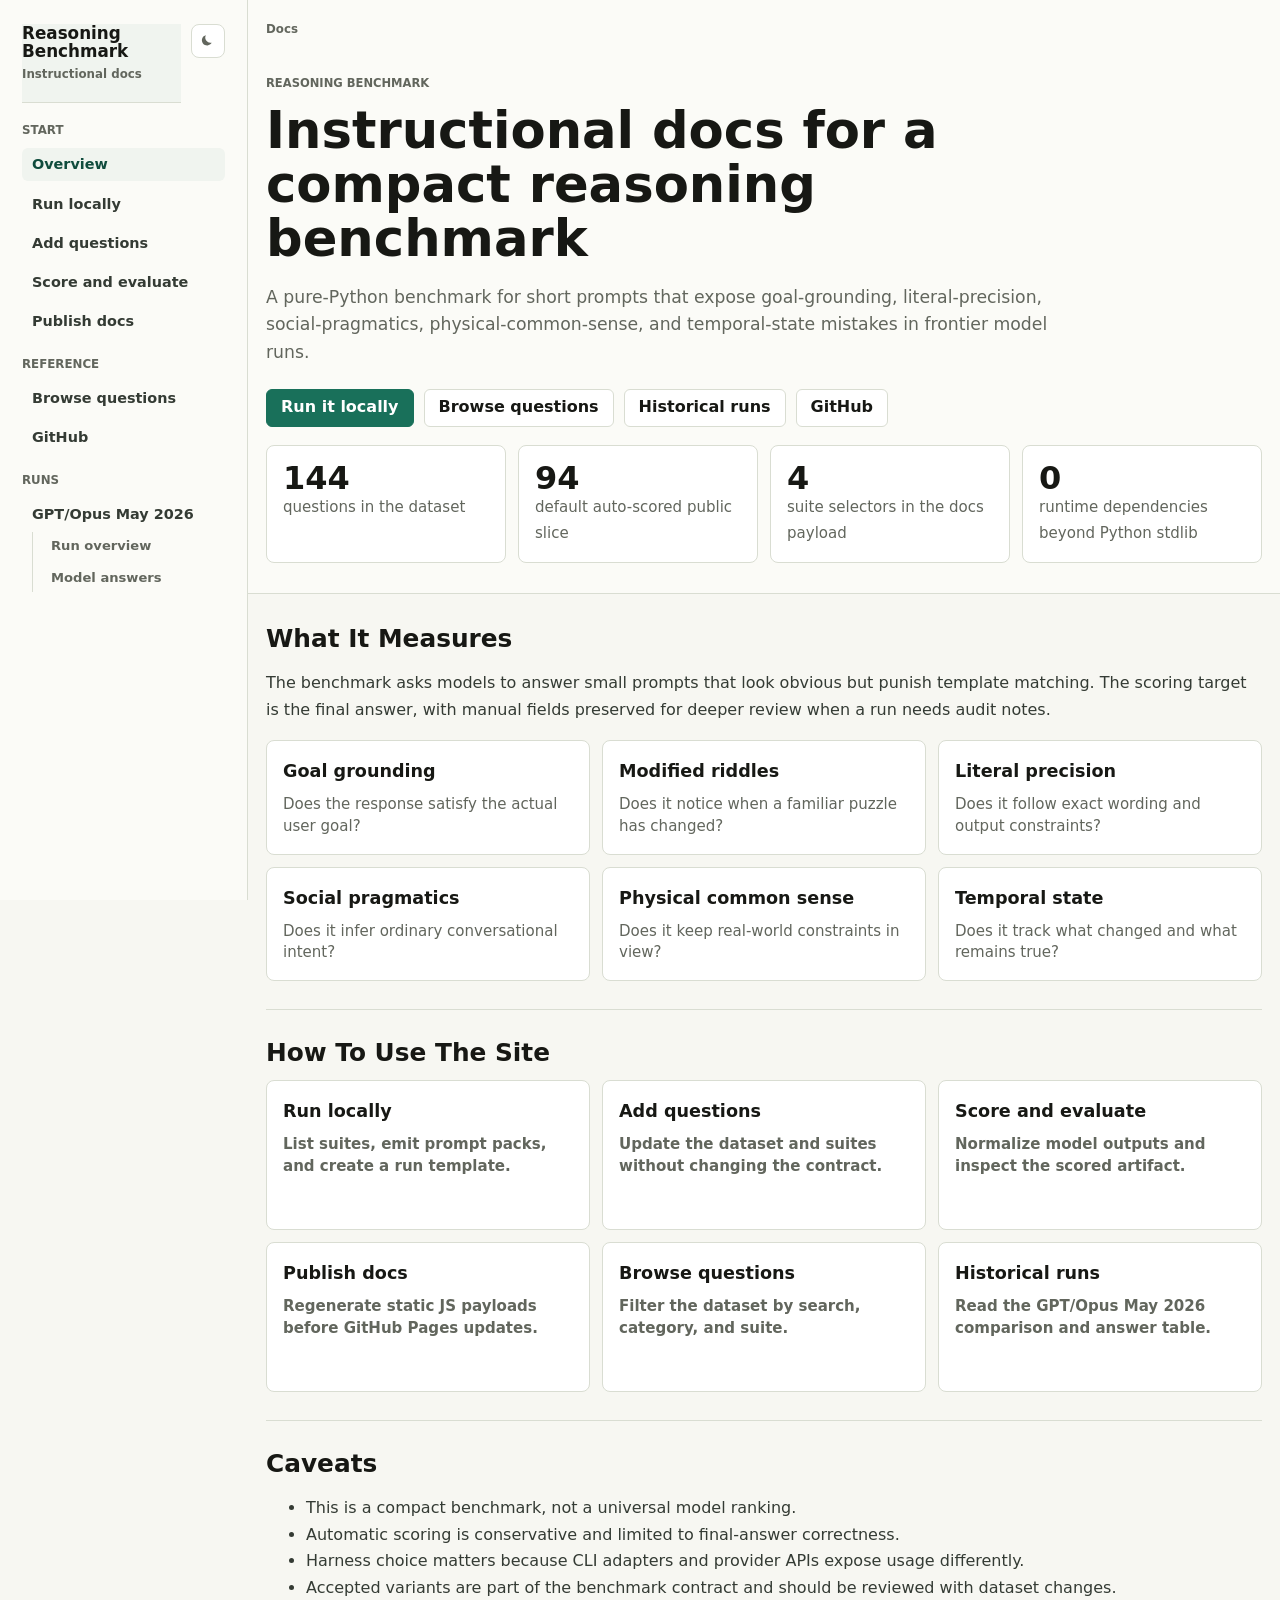
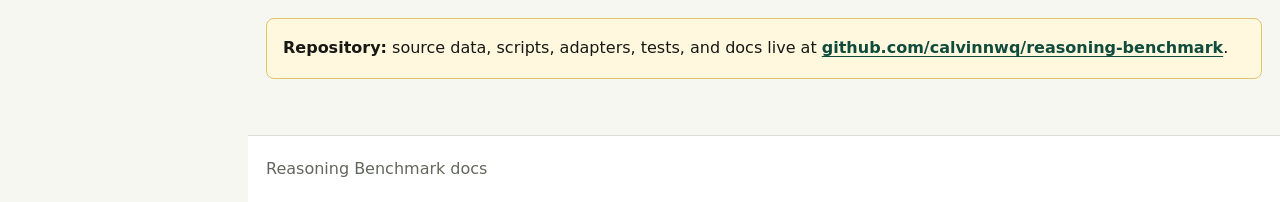
==== commit 8b5be76e: "docs: add reasoning benchmark docs site" ====
--- a/docs/index.html
+++ b/docs/index.html
@@ -3,560 +3,175 @@
   <head>
     <meta charset="utf-8">
     <meta name="viewport" content="width=device-width, initial-scale=1">
-    <title>A tiny reasoning benchmark where everyone mostly tied</title>
-    <style>
-      :root {
-        color-scheme: light;
-        --bg: #f7f7f2;
-        --panel: #ffffff;
-        --ink: #171814;
-        --muted: #5f665d;
-        --line: #d9ddd2;
-        --accent: #19705a;
-        --accent-dark: #104c3d;
-        --blue: #2d6f9f;
-        --purple: #5846a8;
-        --green: #22715f;
-        --amber: #9b5a1c;
-        --soft: #eef4ef;
-        --warn: #fff8df;
-        font-family: Inter, ui-sans-serif, system-ui, -apple-system, BlinkMacSystemFont, "Segoe UI", sans-serif;
-      }
-
-      * {
-        box-sizing: border-box;
-      }
-
-      body {
-        margin: 0;
-        background: var(--bg);
-        color: var(--ink);
-      }
-
-      a {
-        color: var(--accent-dark);
-        font-weight: 700;
-      }
-
-      .wrap {
-        width: min(1080px, calc(100% - 32px));
-        margin: 0 auto;
-      }
-
-      header {
-        border-bottom: 1px solid var(--line);
-        background: #fbfbf7;
-      }
-
-      .hero {
-        display: grid;
-        grid-template-columns: minmax(0, 1.25fr) minmax(280px, 0.75fr);
-        gap: 36px;
-        align-items: end;
-        padding: 54px 0 34px;
-      }
-
-      .eyebrow {
-        margin: 0 0 12px;
-        color: var(--accent-dark);
-        font-size: 0.78rem;
-        font-weight: 850;
-        letter-spacing: 0;
-        text-transform: uppercase;
-      }
-
-      h1 {
-        margin: 0;
-        max-width: 820px;
-        font-size: clamp(2.25rem, 5.5vw, 5rem);
-        line-height: 0.96;
-        letter-spacing: 0;
-      }
-
-      .lede {
-        max-width: 760px;
-        margin: 20px 0 0;
-        color: var(--muted);
-        font-size: 1.1rem;
-        line-height: 1.62;
-      }
-
-      .actions,
-      .pills {
-        display: flex;
-        flex-wrap: wrap;
-        gap: 10px;
-      }
-
-      .actions {
-        margin-top: 24px;
-      }
-
-      .button,
-      .pill {
-        display: inline-flex;
-        min-height: 38px;
-        align-items: center;
-        justify-content: center;
-        border: 1px solid var(--line);
-        border-radius: 999px;
-        background: var(--panel);
-        padding: 0 14px;
-        text-decoration: none;
-      }
-
-      .button.primary {
-        border-color: var(--accent);
-        background: var(--accent);
-        color: #ffffff;
-      }
-
-      .scoreboard {
-        display: grid;
-        grid-template-columns: repeat(2, minmax(0, 1fr));
-        gap: 12px;
-      }
-
-      .score-card {
-        border: 1px solid var(--line);
-        border-radius: 8px;
-        background: var(--panel);
-        padding: 16px;
-        box-shadow: 0 12px 36px rgba(23, 24, 20, 0.08);
-      }
-
-      .score-card strong {
-        display: block;
-        font-size: 2.1rem;
-        line-height: 1;
-      }
-
-      .score-card span {
-        display: block;
-        margin-top: 8px;
-        color: var(--muted);
-        font-size: 0.9rem;
-        line-height: 1.35;
-      }
-
-      main {
-        padding: 34px 0 56px;
-      }
-
-      article {
-        display: grid;
-        gap: 28px;
-      }
-
-      section {
-        border-top: 1px solid var(--line);
-        padding-top: 28px;
-      }
-
-      section:first-child {
-        border-top: 0;
-        padding-top: 0;
-      }
-
-      h2 {
-        margin: 0 0 12px;
-        font-size: clamp(1.55rem, 3vw, 2.35rem);
-        letter-spacing: 0;
-      }
-
-      h3 {
-        margin: 18px 0 8px;
-        font-size: 1.05rem;
-      }
-
-      p,
-      li {
-        color: #343b34;
-        font-size: 1.02rem;
-        line-height: 1.68;
-      }
-
-      .note {
-        border: 1px solid #e0c36d;
-        border-radius: 8px;
-        background: var(--warn);
-        padding: 16px;
-      }
-
-      .grid {
-        display: grid;
-        grid-template-columns: repeat(3, minmax(0, 1fr));
-        gap: 12px;
-      }
-
-      .mini-card {
-        border: 1px solid var(--line);
-        border-radius: 8px;
-        background: var(--panel);
-        padding: 16px;
-      }
-
-      .mini-card strong {
-        display: block;
-        margin-bottom: 6px;
-      }
-
-      .mini-card p {
-        margin: 0;
-        color: var(--muted);
-        font-size: 0.94rem;
-      }
-
-      table {
-        width: 100%;
-        border-collapse: collapse;
-        overflow: hidden;
-        border: 1px solid var(--line);
-        border-radius: 8px;
-        background: var(--panel);
-        display: table;
-        margin: 14px 0;
-      }
-
-      th,
-      td {
-        border-bottom: 1px solid var(--line);
-        padding: 10px 12px;
-        text-align: left;
-        vertical-align: top;
-      }
-
-      th {
-        color: var(--muted);
-        font-size: 0.85rem;
-      }
-
-      .model {
-        font-weight: 800;
-      }
-
-      .sub {
-        color: var(--muted);
-        font-size: 0.9rem;
-      }
-
-      .bar {
-        width: 100%;
-        height: 9px;
-        overflow: hidden;
-        border-radius: 999px;
-        background: #e7e3d9;
-      }
-
-      .bar span {
-        display: block;
-        height: 100%;
-        border-radius: inherit;
-      }
-
-      .g54 span {
-        background: var(--blue);
-      }
-
-      .g55 span {
-        background: var(--purple);
-      }
-
-      .o47 span {
-        background: var(--green);
-      }
-
-      .o48 span {
-        background: var(--amber);
-      }
-
-      details {
-        border: 1px solid var(--line);
-        border-radius: 8px;
-        background: var(--panel);
-        padding: 0;
-      }
-
-      details + details {
-        margin-top: 10px;
-      }
-
-      summary {
-        cursor: pointer;
-        padding: 14px 16px;
-        font-weight: 800;
-      }
-
-      .case-body {
-        border-top: 1px solid var(--line);
-        padding: 14px 16px 18px;
-      }
-
-      code {
-        border-radius: 5px;
-        background: #eee8df;
-        padding: 2px 5px;
-      }
-
-      footer {
-        border-top: 1px solid var(--line);
-        background: #ffffff;
-        color: var(--muted);
-        padding: 22px 0;
-      }
-
-      @media (max-width: 880px) {
-        .hero,
-        .grid {
-          grid-template-columns: 1fr;
-        }
-
-        .scoreboard {
-          grid-template-columns: 1fr;
-        }
-
-        table {
-          font-size: 0.92rem;
-        }
-      }
-    </style>
+    <title>Reasoning Benchmark Docs</title>
+    <link rel="stylesheet" href="site.css">
+    <script src="theme.js" defer></script>
   </head>
   <body>
-    <header>
-      <div class="wrap hero">
-        <div>
-          <p class="eyebrow">Reasoning benchmark · 94 short prompts</p>
-          <h1>A tiny reasoning benchmark where everyone mostly tied</h1>
-          <p class="lede">
-            I wanted a quick read on a very specific failure mode: can frontier models
-            handle small, obvious-looking prompts without pattern-matching themselves
-            into the wrong answer?
-          </p>
-          <div class="actions">
-            <a class="button primary" href="#results">Jump to results</a>
-            <a class="button" href="questions.html">Browse the questions</a>
-            <a class="button" href="https://github.com/calvinnwq/reasoning-benchmark">GitHub</a>
+    <div class="docs-shell">
+      <nav class="global-nav" aria-label="Documentation">
+        <a class="site-mark" href="index.html" aria-current="page">
+          <strong>Reasoning Benchmark</strong>
+          <span>Instructional docs</span>
+        </a>
+        <button class="theme-toggle" type="button" data-theme-toggle aria-label="Toggle color theme" aria-pressed="false">Dark</button>
+        <div class="nav-section">
+          <p class="nav-section-title">Start</p>
+          <a href="index.html" aria-current="page">Overview</a>
+          <a href="guides/run-locally.html">Run locally</a>
+          <a href="guides/add-questions.html">Add questions</a>
+          <a href="guides/score-evaluate.html">Score and evaluate</a>
+          <a href="guides/publish-docs.html">Publish docs</a>
+        </div>
+        <div class="nav-section">
+          <p class="nav-section-title">Reference</p>
+          <a href="questions.html">Browse questions</a>
+          <a href="https://github.com/calvinnwq/reasoning-benchmark">GitHub</a>
+        </div>
+        <div class="nav-section">
+          <p class="nav-section-title">Runs</p>
+          <div class="nav-tree">
+            <a class="nav-parent" href="runs/gpt-opus-2026-05/">GPT/Opus May 2026</a>
+            <div class="nav-children">
+              <a href="runs/gpt-opus-2026-05/">Run overview</a>
+              <a href="runs/gpt-opus-2026-05/answers.html">Model answers</a>
+            </div>
           </div>
         </div>
+      </nav>
 
-        <div class="scoreboard" aria-label="Topline scores">
-          <div class="score-card">
-            <strong>93/94</strong>
-            <span>GPT-5.4 xhigh, GPT-5.5 xhigh, and Opus 4.7 max</span>
-          </div>
-          <div class="score-card">
-            <strong>92/94</strong>
-            <span>Opus 4.8 max</span>
-          </div>
-          <div class="score-card">
-            <strong>91</strong>
-            <span>questions all four models answered correctly</span>
-          </div>
-          <div class="score-card">
-            <strong>0</strong>
-            <span>questions all four models missed</span>
-          </div>
-        </div>
-      </div>
-    </header>
-
-    <main class="wrap">
-      <article>
-        <section>
-          <p>
-            This is not a grand leaderboard. It is a small, slightly annoying benchmark
-            full of things like modified riddles, literal wording traps, social cues,
-            physical common sense, and goal-grounding prompts.
-          </p>
-          <p>
-            The fun part is that the prompts are short. No giant context window. No
-            tool use. No elaborate benchmark harness magic. Just: here is a sentence
-            that a human would usually resolve in half a second. Please do not overthink it.
-          </p>
-          <div class="note">
-            <strong>The headline:</strong> all four runs were very strong. The spread is
-            one question. The interesting bit is not who won by a hair, but which tiny
-            prompts still made expensive reasoning models wobble.
-          </div>
-        </section>
-
-        <section id="results">
-          <h2>Leaderboard</h2>
-          <table>
-            <thead>
-              <tr>
-                <th>Model</th>
-                <th>Score</th>
-                <th>Accuracy</th>
-                <th>Quick read</th>
-              </tr>
-            </thead>
-            <tbody>
-              <tr>
-                <td class="model">GPT-5.4 xhigh</td>
-                <td>93/94<div class="bar g54"><span style="width: 98.94%"></span></div></td>
-                <td>98.94%</td>
-                <td>One real miss: it wanted to walk to a car wash without the car.</td>
-              </tr>
-              <tr>
-                <td class="model">GPT-5.5 xhigh</td>
-                <td>93/94<div class="bar g55"><span style="width: 98.94%"></span></div></td>
-                <td>98.94%</td>
-                <td>Strong overall; still tripped on the stage-magician framing.</td>
-              </tr>
-              <tr>
-                <td class="model">Claude Opus 4.7 max</td>
-                <td>93/94<div class="bar o47"><span style="width: 98.94%"></span></div></td>
-                <td>98.94%</td>
-                <td>Also strong; over-literalized the banana letter prompt.</td>
-              </tr>
-              <tr>
-                <td class="model">Claude Opus 4.8 max</td>
-                <td>92/94<div class="bar o48"><span style="width: 97.87%"></span></div></td>
-                <td>97.87%</td>
-                <td>Same banana miss, plus the stage-magician body-count miss.</td>
-              </tr>
-            </tbody>
-          </table>
-        </section>
-
-        <section>
-          <h2>What the benchmark is testing</h2>
-          <div class="grid">
-            <div class="mini-card">
-              <strong>Goal grounding</strong>
-              <p>Do the thing that satisfies the goal, not the thing that sounds locally convenient.</p>
-            </div>
-            <div class="mini-card">
-              <strong>Modified riddles</strong>
-              <p>Notice when a classic puzzle has been changed and the memorized solution no longer applies.</p>
-            </div>
-            <div class="mini-card">
-              <strong>Literal precision</strong>
-              <p>Count letters, follow exact-output constraints, and do not invent missing premises.</p>
-            </div>
-            <div class="mini-card">
-              <strong>Social pragmatics</strong>
-              <p>Understand polite indirect requests and ordinary conversational signals.</p>
-            </div>
-            <div class="mini-card">
-              <strong>Physical common sense</strong>
-              <p>Keep the real-world constraint in view instead of optimizing a fake proxy.</p>
-            </div>
-            <div class="mini-card">
-              <strong>Temporal state</strong>
-              <p>Track what changed, what stayed true, and what follows now.</p>
+      <div class="docs-content">
+        <header class="page-top">
+          <div class="wrap">
+            <nav class="breadcrumbs" aria-label="Breadcrumbs">
+              <span>Docs</span>
+            </nav>
+            <div class="docs-hero">
+              <div>
+                <p class="eyebrow">Reasoning Benchmark</p>
+                <h1>Instructional docs for a compact reasoning benchmark</h1>
+                <p class="lede">
+                  A pure-Python benchmark for short prompts that expose goal-grounding,
+                  literal-precision, social-pragmatics, physical-common-sense, and
+                  temporal-state mistakes in frontier model runs.
+                </p>
+                <div class="actions">
+                  <a class="button primary" href="guides/run-locally.html">Run it locally</a>
+                  <a class="button" href="questions.html">Browse questions</a>
+                  <a class="button" href="runs/gpt-opus-2026-05/">Historical runs</a>
+                  <a class="button" href="https://github.com/calvinnwq/reasoning-benchmark">GitHub</a>
+                </div>
+              </div>
+              <div class="summary-grid" aria-label="Project snapshot">
+                <div class="stat">
+                  <strong>144</strong>
+                  <span>questions in the dataset</span>
+                </div>
+                <div class="stat">
+                  <strong>94</strong>
+                  <span>default auto-scored public slice</span>
+                </div>
+                <div class="stat">
+                  <strong>4</strong>
+                  <span>suite selectors in the docs payload</span>
+                </div>
+                <div class="stat">
+                  <strong>0</strong>
+                  <span>runtime dependencies beyond Python stdlib</span>
+                </div>
+              </div>
             </div>
           </div>
-        </section>
+        </header>
 
-        <section>
-          <h2>The three prompts that still separated them</h2>
-          <details open>
-            <summary>GG-01: the car wash</summary>
-            <div class="case-body">
-              <p><strong>Prompt:</strong> I want to wash my car. The car wash is only 100 metres away. Should I drive there or walk?</p>
-              <p><strong>Expected:</strong> Drive there. The car is the thing that needs to reach the car wash.</p>
-              <p><strong>Miss:</strong> GPT-5.4 xhigh said to walk. That is sensible for a human errand and wrong for the actual goal.</p>
-            </div>
-          </details>
-          <details>
-            <summary>LP-15: the stage magician</summary>
-            <div class="case-body">
-              <p><strong>Prompt:</strong> A stage magician pretends to saw a person in half during a trick. How many people are there after the trick?</p>
-              <p><strong>Expected:</strong> One person, assuming it is a stage trick.</p>
-              <p><strong>Misses:</strong> GPT-5.5 xhigh and Opus 4.8 counted the magician too. That is not crazy, but it misses what the question is really asking.</p>
-            </div>
-          </details>
-          <details>
-            <summary>LP-20: banana without b</summary>
-            <div class="case-body">
-              <p><strong>Prompt:</strong> Say "banana" without using the letter b.</p>
-              <p><strong>Expected:</strong> <code>anana</code></p>
-              <p><strong>Misses:</strong> both Opus runs argued that spoken words do not use letters. Clever, but not the intended transformation.</p>
-            </div>
-          </details>
-        </section>
+        <main class="wrap">
+          <article>
+            <section>
+              <h2>What It Measures</h2>
+              <p>
+                The benchmark asks models to answer small prompts that look obvious but
+                punish template matching. The scoring target is the final answer, with
+                manual fields preserved for deeper review when a run needs audit notes.
+              </p>
+              <div class="grid">
+                <div class="card">
+                  <h3>Goal grounding</h3>
+                  <p>Does the response satisfy the actual user goal?</p>
+                </div>
+                <div class="card">
+                  <h3>Modified riddles</h3>
+                  <p>Does it notice when a familiar puzzle has changed?</p>
+                </div>
+                <div class="card">
+                  <h3>Literal precision</h3>
+                  <p>Does it follow exact wording and output constraints?</p>
+                </div>
+                <div class="card">
+                  <h3>Social pragmatics</h3>
+                  <p>Does it infer ordinary conversational intent?</p>
+                </div>
+                <div class="card">
+                  <h3>Physical common sense</h3>
+                  <p>Does it keep real-world constraints in view?</p>
+                </div>
+                <div class="card">
+                  <h3>Temporal state</h3>
+                  <p>Does it track what changed and what remains true?</p>
+                </div>
+              </div>
+            </section>
 
-        <section>
-          <h2>Cost and usage</h2>
-          <p>
-            Usage accounting is normalized because the harnesses expose cache tokens
-            differently. Codex cache-read tokens are already inside input tokens; Claude
-            cache read and creation tokens are separate and included in normalized input.
-          </p>
-          <table>
-            <thead>
-              <tr>
-                <th>Model</th>
-                <th>Input</th>
-                <th>Output</th>
-                <th>Cost</th>
-                <th>Duration</th>
-              </tr>
-            </thead>
-            <tbody>
-              <tr>
-                <td class="model">GPT-5.4 xhigh</td>
-                <td>913,699 <span class="sub">(524,544 cached)</span></td>
-                <td>12,170 <span class="sub">(8,517 reasoning)</span></td>
-                <td>$1.29 <span class="sub">estimated API-equivalent</span></td>
-                <td>8.91 min</td>
-              </tr>
-              <tr>
-                <td class="model">GPT-5.5 xhigh</td>
-                <td>1,043,944 <span class="sub">(635,136 cached)</span></td>
-                <td>10,246 <span class="sub">(6,974 reasoning)</span></td>
-                <td>$2.67 <span class="sub">estimated API-equivalent</span></td>
-                <td>9.19 min</td>
-              </tr>
-              <tr>
-                <td class="model">Claude Opus 4.7 max</td>
-                <td>895,081</td>
-                <td>17,899</td>
-                <td>$3.88 <span class="sub">provider reported</span></td>
-                <td>6.63 min</td>
-              </tr>
-              <tr>
-                <td class="model">Claude Opus 4.8 max</td>
-                <td>628,489</td>
-                <td>52,726</td>
-                <td>$4.26 <span class="sub">provider reported</span></td>
-                <td>14.05 min</td>
-              </tr>
-              <tr>
-                <td class="model">Total</td>
-                <td>3,481,213</td>
-                <td>93,041</td>
-                <td>$12.10</td>
-                <td>-</td>
-              </tr>
-            </tbody>
-          </table>
-        </section>
+            <section>
+              <h2>How To Use The Site</h2>
+              <div class="grid">
+                <a class="doc-card" href="guides/run-locally.html">
+                  <strong>Run locally</strong>
+                  <span>List suites, emit prompt packs, and create a run template.</span>
+                </a>
+                <a class="doc-card" href="guides/add-questions.html">
+                  <strong>Add questions</strong>
+                  <span>Update the dataset and suites without changing the contract.</span>
+                </a>
+                <a class="doc-card" href="guides/score-evaluate.html">
+                  <strong>Score and evaluate</strong>
+                  <span>Normalize model outputs and inspect the scored artifact.</span>
+                </a>
+                <a class="doc-card" href="guides/publish-docs.html">
+                  <strong>Publish docs</strong>
+                  <span>Regenerate static JS payloads before GitHub Pages updates.</span>
+                </a>
+                <a class="doc-card" href="questions.html">
+                  <strong>Browse questions</strong>
+                  <span>Filter the dataset by search, category, and suite.</span>
+                </a>
+                <a class="doc-card" href="runs/gpt-opus-2026-05/">
+                  <strong>Historical runs</strong>
+                  <span>Read the GPT/Opus May 2026 comparison and answer table.</span>
+                </a>
+              </div>
+            </section>
 
-        <section>
-          <h2>Caveats</h2>
-          <ul>
-            <li>This is a 94-question homemade benchmark, not a universal model ranking.</li>
-            <li>Scores moved after adding narrow accepted variants for semantically correct answers. That is good for fairness, but it is also a reminder that graders are part of the benchmark.</li>
-            <li>The runs use subscription-backed CLI harnesses: Codex CLI for GPT and Claude Code for Opus. That is closer to how I actually use these models, but it means the harness is part of the result.</li>
-          </ul>
-          <p>
-            Still, I like this benchmark because it catches a real thing: frontier models
-            can be brilliant and still fumble a prompt that looks too simple to be worth
-            thinking about.
-          </p>
-        </section>
-      </article>
-    </main>
+            <section>
+              <h2>Caveats</h2>
+              <ul>
+                <li>This is a compact benchmark, not a universal model ranking.</li>
+                <li>Automatic scoring is conservative and limited to final-answer correctness.</li>
+                <li>Harness choice matters because CLI adapters and provider APIs expose usage differently.</li>
+                <li>Accepted variants are part of the benchmark contract and should be reviewed with dataset changes.</li>
+              </ul>
+              <div class="note">
+                <strong>Repository:</strong>
+                source data, scripts, adapters, tests, and docs live at
+                <a href="https://github.com/calvinnwq/reasoning-benchmark">github.com/calvinnwq/reasoning-benchmark</a>.
+              </div>
+            </section>
+          </article>
+        </main>
 
-    <footer>
-      <div class="wrap">
-        Reasoning Benchmark · <a href="questions.html">question browser</a> ·
-        <a href="benchmark.html">benchmark notes</a> ·
-        <a href="scoring.html">scoring contract</a>
+        <footer class="site-footer">
+          <div class="wrap">Reasoning Benchmark docs</div>
+        </footer>
       </div>
-    </footer>
+    </div>
   </body>
 </html>
--- a/docs/site.css
+++ b/docs/site.css
@@ -0,0 +1,597 @@
+:root {
+  color-scheme: light;
+  --bg: #f7f7f2;
+  --panel: #ffffff;
+  --panel-strong: #f0f4ef;
+  --nav-bg: #fbfbf7;
+  --ink: #171814;
+  --body-ink: #343b34;
+  --muted: #62665d;
+  --line: #d9ddd2;
+  --line-soft: #eef0e8;
+  --code-bg: #eef0e8;
+  --code-ink: #1f2328;
+  --pre-bg: #0f172a;
+  --pre-ink: #e6edf3;
+  --pre-border: #1f2937;
+  --pre-muted: #64748b;
+  --accent: #19705a;
+  --accent-strong: #104c3d;
+  --accent-dark: #104c3d;
+  --soft: #eef4ef;
+  --warn: #fff8df;
+  --amber: #9a5b11;
+  --red: #9e3b3b;
+  --shadow: 0 12px 40px rgba(23, 24, 20, 0.08);
+  font-family: Inter, ui-sans-serif, system-ui, -apple-system, BlinkMacSystemFont, "Segoe UI", sans-serif;
+}
+
+html[data-theme="dark"] {
+  color-scheme: dark;
+  --bg: #090a08;
+  --panel: #11140f;
+  --panel-strong: #182018;
+  --nav-bg: #0d100c;
+  --ink: #f5f7ef;
+  --body-ink: #d9dfd0;
+  --muted: #9aa391;
+  --line: #273022;
+  --line-soft: #1d241b;
+  --code-bg: #1d241b;
+  --code-ink: #e6edf3;
+  --pre-bg: #06080d;
+  --pre-ink: #ecf4e5;
+  --pre-border: #1c2030;
+  --pre-muted: #7e8ba3;
+  --accent: #5ad89f;
+  --accent-strong: #91efbf;
+  --accent-dark: #91efbf;
+  --soft: #152015;
+  --warn: #2b2412;
+  --amber: #f0bf64;
+  --red: #f38a8a;
+  --shadow: 0 16px 42px rgba(0, 0, 0, 0.28);
+}
+
+* {
+  box-sizing: border-box;
+}
+
+body {
+  margin: 0;
+  background: var(--bg);
+  color: var(--ink);
+  font-family: Inter, ui-sans-serif, system-ui, -apple-system, BlinkMacSystemFont, "Segoe UI", sans-serif;
+  font-feature-settings: "cv02", "cv03", "cv04", "cv11";
+  line-height: 1.65;
+  -webkit-font-smoothing: antialiased;
+}
+
+a {
+  color: var(--accent-strong);
+  font-weight: 600;
+  text-decoration-thickness: 1px;
+  text-underline-offset: 0.2em;
+}
+
+code,
+pre {
+  font-family: "JetBrains Mono", ui-monospace, SFMono-Regular, Menlo, Consolas, "Liberation Mono", monospace;
+}
+
+code {
+  border-radius: 5px;
+  border: 1px solid var(--line);
+  background: var(--code-bg);
+  color: var(--code-ink);
+  padding: 0.08em 0.35em;
+  font-size: 0.88em;
+}
+
+pre {
+  overflow: auto;
+  border: 1px solid var(--pre-border);
+  border-radius: 8px;
+  background: var(--pre-bg);
+  color: var(--pre-ink);
+  padding: 14px 18px;
+  font-size: 0.9rem;
+  font-weight: 500;
+  line-height: 1.6;
+  scrollbar-color: #334155 transparent;
+  scrollbar-width: thin;
+}
+
+pre::-webkit-scrollbar {
+  width: 8px;
+  height: 8px;
+}
+
+pre::-webkit-scrollbar-thumb {
+  border-radius: 8px;
+  background: #334155;
+}
+
+pre code {
+  display: block;
+  border: 0;
+  background: transparent;
+  color: inherit;
+  padding: 0;
+  font-size: 1em;
+  white-space: pre;
+}
+
+.docs-shell {
+  display: grid;
+  grid-template-columns: 248px minmax(0, 1fr);
+  min-height: 100vh;
+}
+
+.global-nav {
+  position: sticky;
+  top: 0;
+  display: grid;
+  grid-template-columns: minmax(0, 1fr) auto;
+  align-content: start;
+  column-gap: 10px;
+  height: 100vh;
+  overflow: auto;
+  border-right: 1px solid var(--line);
+  background: var(--nav-bg);
+  padding: 24px 22px;
+  scrollbar-color: var(--line) transparent;
+  scrollbar-width: thin;
+}
+
+.global-nav::-webkit-scrollbar {
+  width: 6px;
+}
+
+.global-nav::-webkit-scrollbar-thumb {
+  border-radius: 6px;
+  background: var(--line);
+}
+
+.site-mark {
+  display: grid;
+  gap: 4px;
+  min-width: 0;
+  margin-bottom: 18px;
+  border-bottom: 1px solid var(--line);
+  padding: 0 0 18px;
+  text-decoration: none;
+}
+
+.site-mark strong {
+  color: var(--ink);
+  font-size: 1.05rem;
+  font-weight: 600;
+  line-height: 1.1;
+}
+
+.site-mark span,
+.nav-section-title,
+.breadcrumbs {
+  color: var(--muted);
+  font-size: 0.74rem;
+}
+
+.nav-section {
+  display: grid;
+  grid-column: 1 / -1;
+  gap: 7px;
+  margin-top: 0;
+  margin-bottom: 18px;
+}
+
+.nav-section-title {
+  margin: 0;
+  font-weight: 600;
+  text-transform: uppercase;
+}
+
+.global-nav a:not(.site-mark) {
+  display: block;
+  border-radius: 6px;
+  padding: 6px 10px;
+  color: var(--body-ink);
+  font-size: 0.9rem;
+  line-height: 1.4;
+  text-decoration: none;
+}
+
+.global-nav a:not(.site-mark):hover,
+.global-nav a[aria-current="page"] {
+  background: var(--panel-strong);
+  color: var(--accent-strong);
+}
+
+.docs-content {
+  min-width: 0;
+}
+
+.page-top {
+  border-bottom: 1px solid var(--line);
+  background: var(--nav-bg);
+}
+
+.wrap,
+.content,
+.hero-inner {
+  width: min(1120px, calc(100% - 36px));
+  margin-right: auto;
+  margin-left: auto;
+}
+
+.wide-wrap {
+  width: min(1480px, calc(100% - 36px));
+  margin-right: auto;
+  margin-left: auto;
+}
+
+.breadcrumbs {
+  display: flex;
+  flex-wrap: wrap;
+  gap: 8px;
+  align-items: center;
+  padding-top: 20px;
+  font-weight: 750;
+}
+
+.breadcrumbs a {
+  color: var(--muted);
+  text-decoration: none;
+}
+
+.hero,
+.docs-hero {
+  padding: 34px 0 30px;
+}
+
+.docs-hero {
+  display: grid;
+  gap: 18px;
+}
+
+.eyebrow {
+  margin: 0 0 10px;
+  color: var(--muted);
+  font-size: 0.72rem;
+  font-weight: 600;
+  letter-spacing: 0;
+  text-transform: uppercase;
+}
+
+h1 {
+  margin: 0;
+  max-width: 860px;
+  color: var(--ink);
+  font-size: clamp(2.1rem, 4vw, 3.25rem);
+  font-weight: 700;
+  line-height: 1.06;
+  letter-spacing: 0;
+}
+
+h2 {
+  margin: 0 0 12px;
+  color: var(--ink);
+  font-size: clamp(1.35rem, 2vw, 1.55rem);
+  font-weight: 600;
+  line-height: 1.2;
+  letter-spacing: 0;
+}
+
+h3 {
+  margin: 0 0 8px;
+  color: var(--ink);
+  font-size: 1.1rem;
+  font-weight: 600;
+}
+
+p,
+li {
+  color: var(--body-ink);
+  font-size: 1rem;
+  line-height: 1.68;
+}
+
+.lede {
+  max-width: 800px;
+  margin: 18px 0 0;
+  color: var(--muted);
+  font-size: 1.08rem;
+  line-height: 1.6;
+}
+
+.actions,
+.card-grid,
+.guide-grid {
+  display: flex;
+  flex-wrap: wrap;
+  gap: 10px;
+}
+
+.actions {
+  margin-top: 22px;
+}
+
+.button,
+.pill {
+  display: inline-flex;
+  min-height: 38px;
+  align-items: center;
+  justify-content: center;
+  border: 1px solid var(--line);
+  border-radius: 6px;
+  background: var(--panel);
+  padding: 0 14px;
+  color: var(--ink);
+  text-decoration: none;
+}
+
+.theme-toggle {
+  display: inline-flex;
+  width: 34px;
+  height: 34px;
+  flex: 0 0 auto;
+  align-items: center;
+  justify-content: center;
+  border: 1px solid var(--line);
+  border-radius: 8px;
+  background: var(--panel);
+  color: var(--muted);
+  cursor: pointer;
+  padding: 0;
+  transition: border-color 0.15s, color 0.15s, background-color 0.15s, transform 0.12s;
+}
+
+.theme-toggle:hover {
+  border-color: var(--ink);
+  color: var(--ink);
+}
+
+.theme-toggle:active {
+  transform: scale(0.94);
+}
+
+.theme-toggle svg {
+  display: block;
+  width: 16px;
+  height: 16px;
+}
+
+.theme-toggle .theme-icon-sun {
+  display: none;
+}
+
+html[data-theme="dark"] .theme-toggle .theme-icon-sun {
+  display: block;
+}
+
+html[data-theme="dark"] .theme-toggle .theme-icon-moon {
+  display: none;
+}
+
+.nav-tree {
+  display: grid;
+  gap: 4px;
+}
+
+.nav-parent {
+  font-weight: 650;
+}
+
+.nav-children {
+  display: grid;
+  gap: 3px;
+  margin: -2px 0 2px 10px;
+  border-left: 1px solid var(--line);
+  padding-left: 9px;
+}
+
+.global-nav .nav-children a:not(.site-mark) {
+  padding: 5px 9px;
+  color: var(--muted);
+  font-size: 0.82rem;
+}
+
+.global-nav .nav-children a:not(.site-mark):hover,
+.global-nav .nav-children a[aria-current="page"] {
+  color: var(--accent-strong);
+}
+
+.button.primary {
+  border-color: var(--accent);
+  background: var(--accent);
+  color: #ffffff;
+}
+
+main {
+  padding: 30px 0 56px;
+}
+
+article {
+  display: grid;
+  gap: 28px;
+}
+
+article > section {
+  border-top: 1px solid var(--line);
+  padding-top: 28px;
+}
+
+article > section:first-child {
+  border-top: 0;
+  padding-top: 0;
+}
+
+.card,
+.stat,
+.mini-card,
+.doc-card,
+.note {
+  border: 1px solid var(--line);
+  border-radius: 8px;
+  background: var(--panel);
+  padding: 16px;
+}
+
+.note {
+  border-color: #e0c36d;
+  background: var(--warn);
+}
+
+.grid,
+.summary-grid {
+  display: grid;
+  grid-template-columns: repeat(3, minmax(0, 1fr));
+  gap: 12px;
+}
+
+.summary-grid {
+  grid-template-columns: repeat(4, minmax(0, 1fr));
+}
+
+.doc-card {
+  display: grid;
+  align-content: start;
+  gap: 8px;
+  min-height: 150px;
+  text-decoration: none;
+}
+
+.doc-card strong,
+.stat strong {
+  color: var(--ink);
+  font-size: 1.1rem;
+}
+
+.stat strong {
+  display: block;
+  font-size: 2rem;
+  line-height: 1;
+}
+
+.doc-card span,
+.stat span,
+.mini-card p,
+.card p {
+  margin: 0;
+  color: var(--muted);
+  font-size: 0.94rem;
+  line-height: 1.45;
+}
+
+.site-footer {
+  border-top: 1px solid var(--line);
+  background: var(--panel);
+  color: var(--muted);
+  padding: 20px 0;
+}
+
+html[data-theme="dark"] header,
+html[data-theme="dark"] .hero,
+html[data-theme="dark"] .page-top {
+  background: var(--nav-bg);
+}
+
+html[data-theme="dark"] table,
+html[data-theme="dark"] th,
+html[data-theme="dark"] td,
+html[data-theme="dark"] .stat,
+html[data-theme="dark"] .score-card,
+html[data-theme="dark"] .mini-card,
+html[data-theme="dark"] .card,
+html[data-theme="dark"] .doc-card,
+html[data-theme="dark"] .toolbar,
+html[data-theme="dark"] .empty-state,
+html[data-theme="dark"] .question-card,
+html[data-theme="dark"] .table-wrap {
+  border-color: var(--line);
+  background: var(--panel);
+  color: var(--body-ink);
+}
+
+html[data-theme="dark"] .note {
+  border-color: #6a5321;
+  background: var(--warn);
+}
+
+html[data-theme="dark"] p,
+html[data-theme="dark"] li,
+html[data-theme="dark"] td,
+html[data-theme="dark"] .sub,
+html[data-theme="dark"] .lede,
+html[data-theme="dark"] .toolbar-meta,
+html[data-theme="dark"] .active-filters,
+html[data-theme="dark"] .doc-card span,
+html[data-theme="dark"] .stat span,
+html[data-theme="dark"] .mini-card p,
+html[data-theme="dark"] .card p {
+  color: var(--body-ink);
+}
+
+html[data-theme="dark"] th,
+html[data-theme="dark"] label,
+html[data-theme="dark"] .breadcrumbs,
+html[data-theme="dark"] .nav-section-title {
+  color: var(--muted);
+}
+
+html[data-theme="dark"] input,
+html[data-theme="dark"] select,
+html[data-theme="dark"] textarea {
+  border-color: var(--line);
+  background: #0b0d0a;
+  color: var(--ink);
+}
+
+html[data-theme="dark"] .bar {
+  background: #253020;
+}
+
+html[data-theme="dark"] tr:hover,
+html[data-theme="dark"] .answer-row:hover {
+  background: var(--panel-strong);
+}
+
+@media (max-width: 960px) {
+  .docs-shell {
+    grid-template-columns: 1fr;
+  }
+
+  .global-nav {
+    position: static;
+    grid-template-columns: minmax(0, 1fr) auto;
+    height: auto;
+    border-right: 0;
+    border-bottom: 1px solid var(--line);
+  }
+
+  .nav-section {
+    grid-template-columns: repeat(2, minmax(0, 1fr));
+  }
+
+  .nav-section-title {
+    grid-column: 1 / -1;
+  }
+
+  .grid,
+  .summary-grid {
+    grid-template-columns: 1fr;
+  }
+}
+
+@media (max-width: 560px) {
+  .wrap,
+  .content,
+  .hero-inner,
+  .wide-wrap {
+    width: min(100% - 22px, 1480px);
+  }
+
+  .nav-section {
+    grid-template-columns: 1fr;
+  }
+}
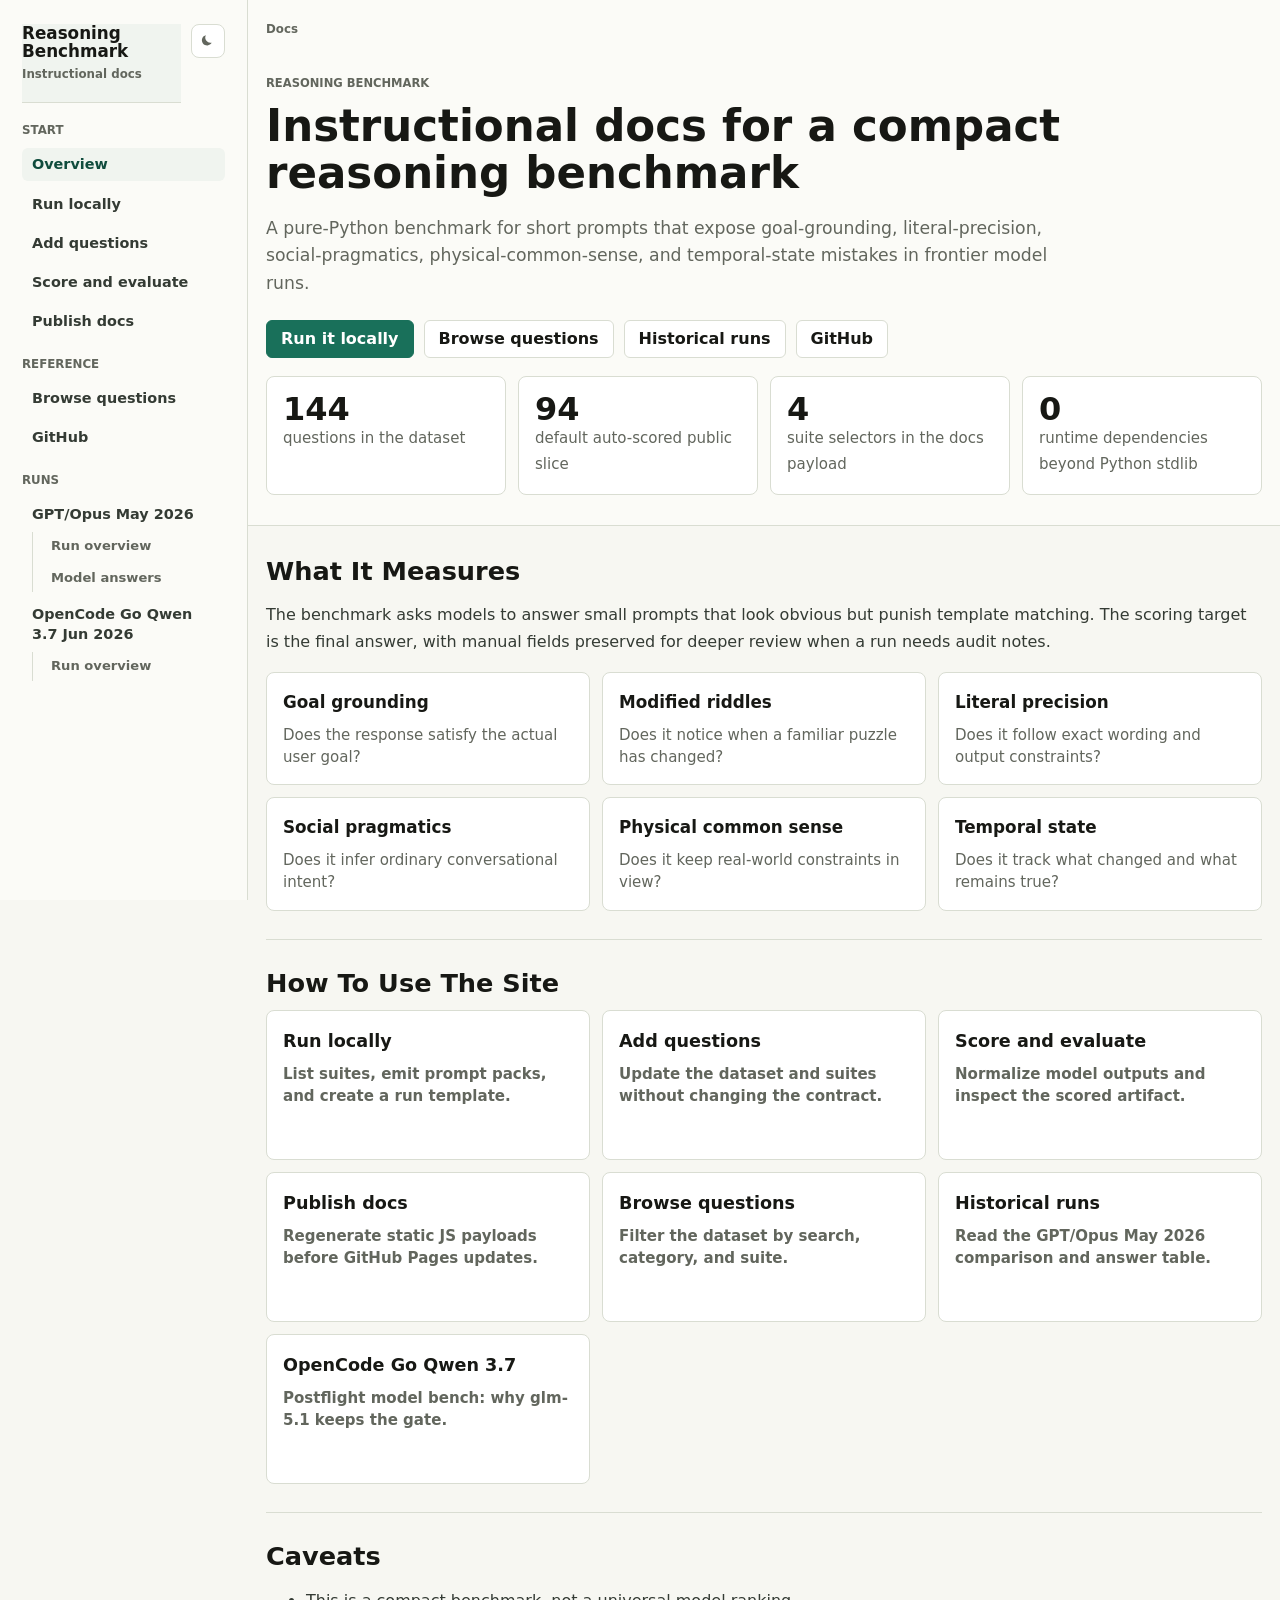
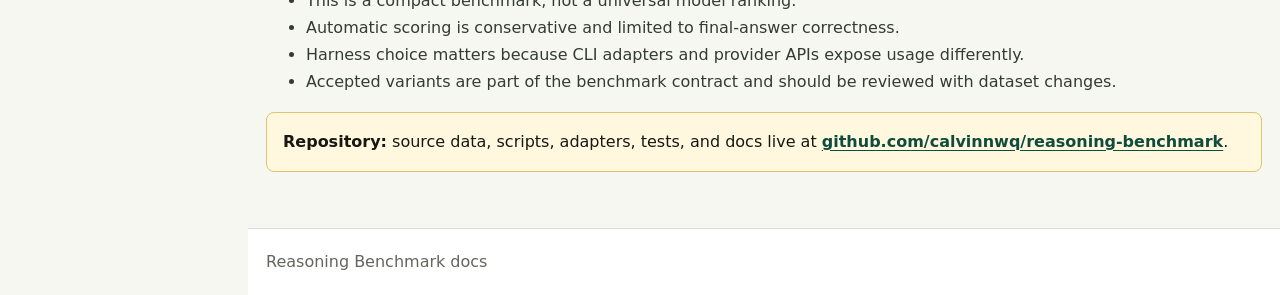
==== commit 245ed4df: "docs(runs): add opencode go qwen benchmark report" ====
--- a/docs/index.html
+++ b/docs/index.html
@@ -35,6 +35,10 @@
             <div class="nav-children">
               <a href="runs/gpt-opus-2026-05/">Run overview</a>
               <a href="runs/gpt-opus-2026-05/answers.html">Model answers</a>
+            </div>
+            <a class="nav-parent" href="runs/opencode-go-qwen37-2026-06/">OpenCode Go Qwen 3.7 Jun 2026</a>
+            <div class="nav-children">
+              <a href="runs/opencode-go-qwen37-2026-06/">Run overview</a>
             </div>
           </div>
         </div>
@@ -148,6 +152,10 @@
                   <strong>Historical runs</strong>
                   <span>Read the GPT/Opus May 2026 comparison and answer table.</span>
                 </a>
+                <a class="doc-card" href="runs/opencode-go-qwen37-2026-06/">
+                  <strong>OpenCode Go Qwen 3.7</strong>
+                  <span>Postflight model bench: why glm-5.1 keeps the gate.</span>
+                </a>
               </div>
             </section>
 
--- a/docs/site.css
+++ b/docs/site.css
@@ -23,6 +23,9 @@
   --amber: #9a5b11;
   --red: #9e3b3b;
   --shadow: 0 12px 40px rgba(23, 24, 20, 0.08);
+  --docs-h1-size: clamp(2rem, 3.4vw, 3.1rem);
+  --docs-h2-size: clamp(1.32rem, 2vw, 1.65rem);
+  --docs-h3-size: 1.05rem;
   font-family: Inter, ui-sans-serif, system-ui, -apple-system, BlinkMacSystemFont, "Segoe UI", sans-serif;
 }
 
@@ -267,16 +270,16 @@
   margin: 0;
   max-width: 860px;
   color: var(--ink);
-  font-size: clamp(2.1rem, 4vw, 3.25rem);
+  font-size: var(--docs-h1-size);
   font-weight: 700;
-  line-height: 1.06;
+  line-height: 1.08;
   letter-spacing: 0;
 }
 
 h2 {
   margin: 0 0 12px;
   color: var(--ink);
-  font-size: clamp(1.35rem, 2vw, 1.55rem);
+  font-size: var(--docs-h2-size);
   font-weight: 600;
   line-height: 1.2;
   letter-spacing: 0;
@@ -285,7 +288,7 @@
 h3 {
   margin: 0 0 8px;
   color: var(--ink);
-  font-size: 1.1rem;
+  font-size: var(--docs-h3-size);
   font-weight: 600;
 }
 
